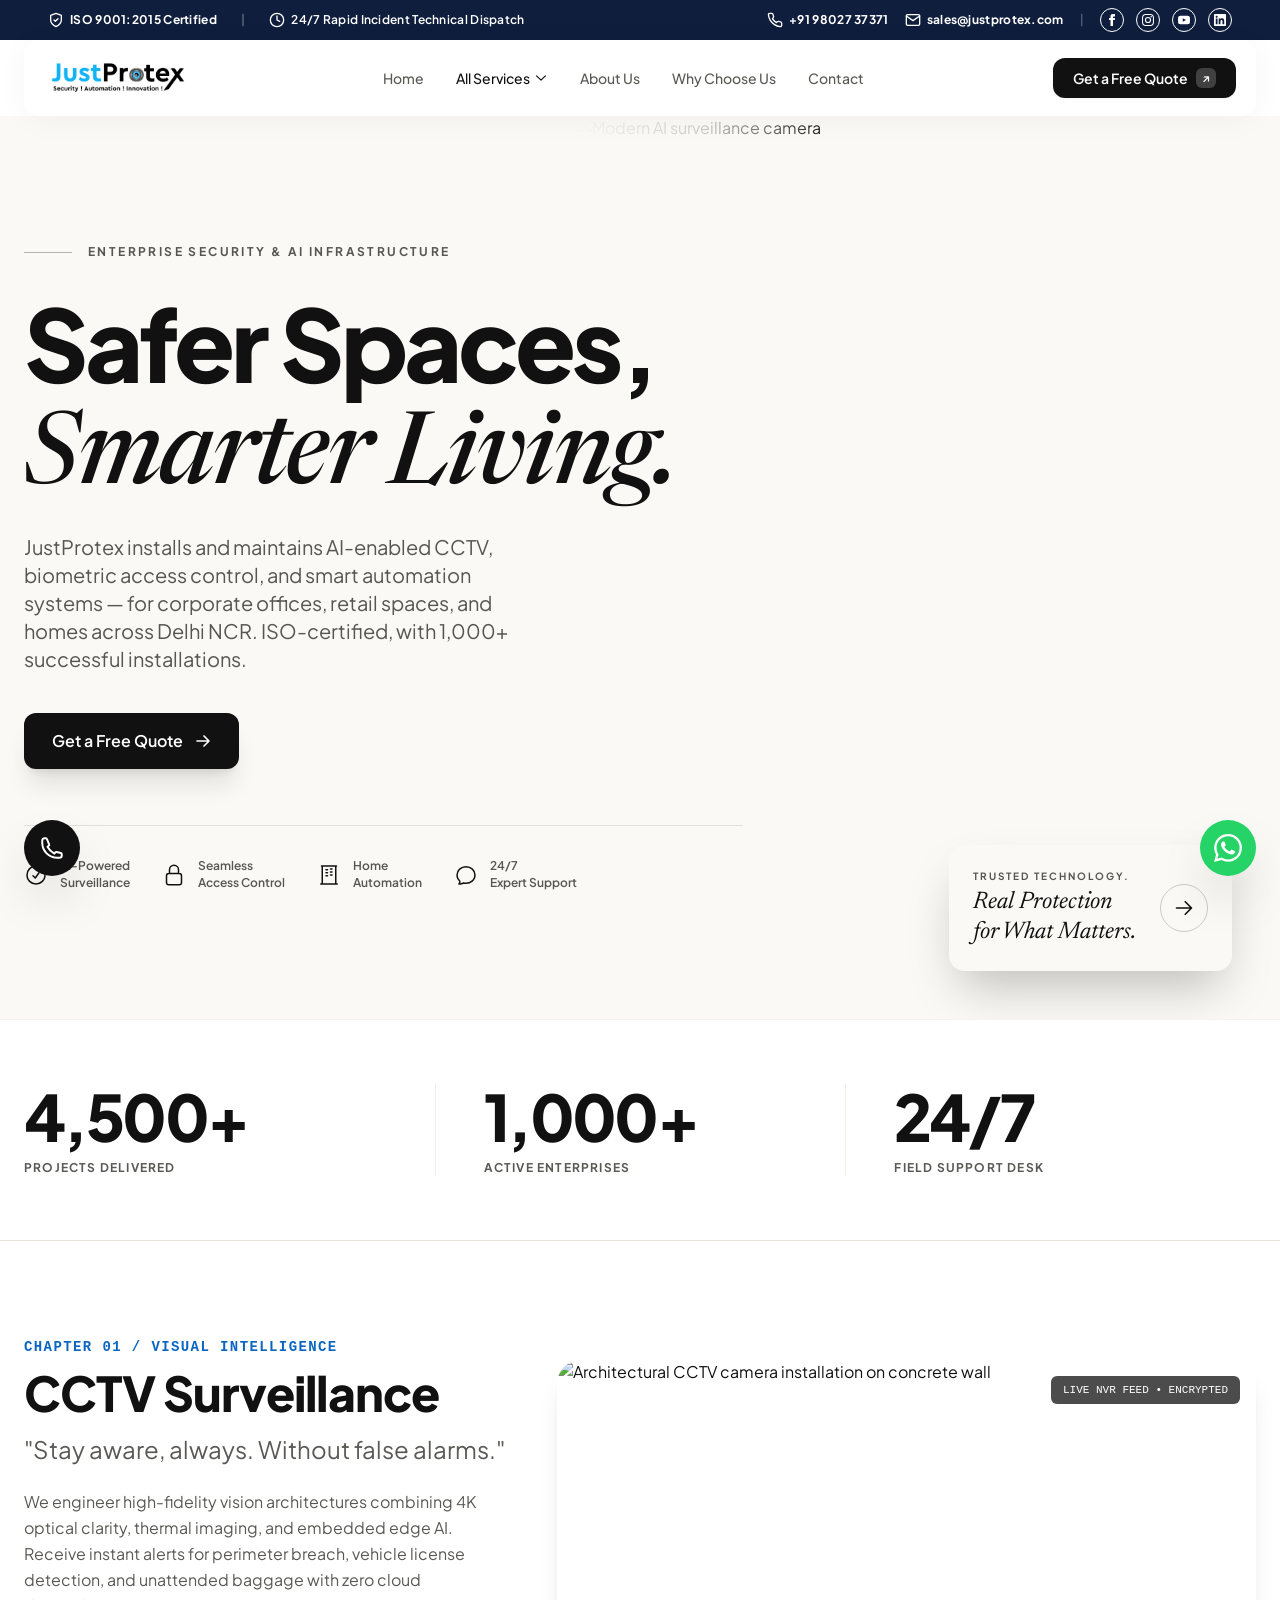
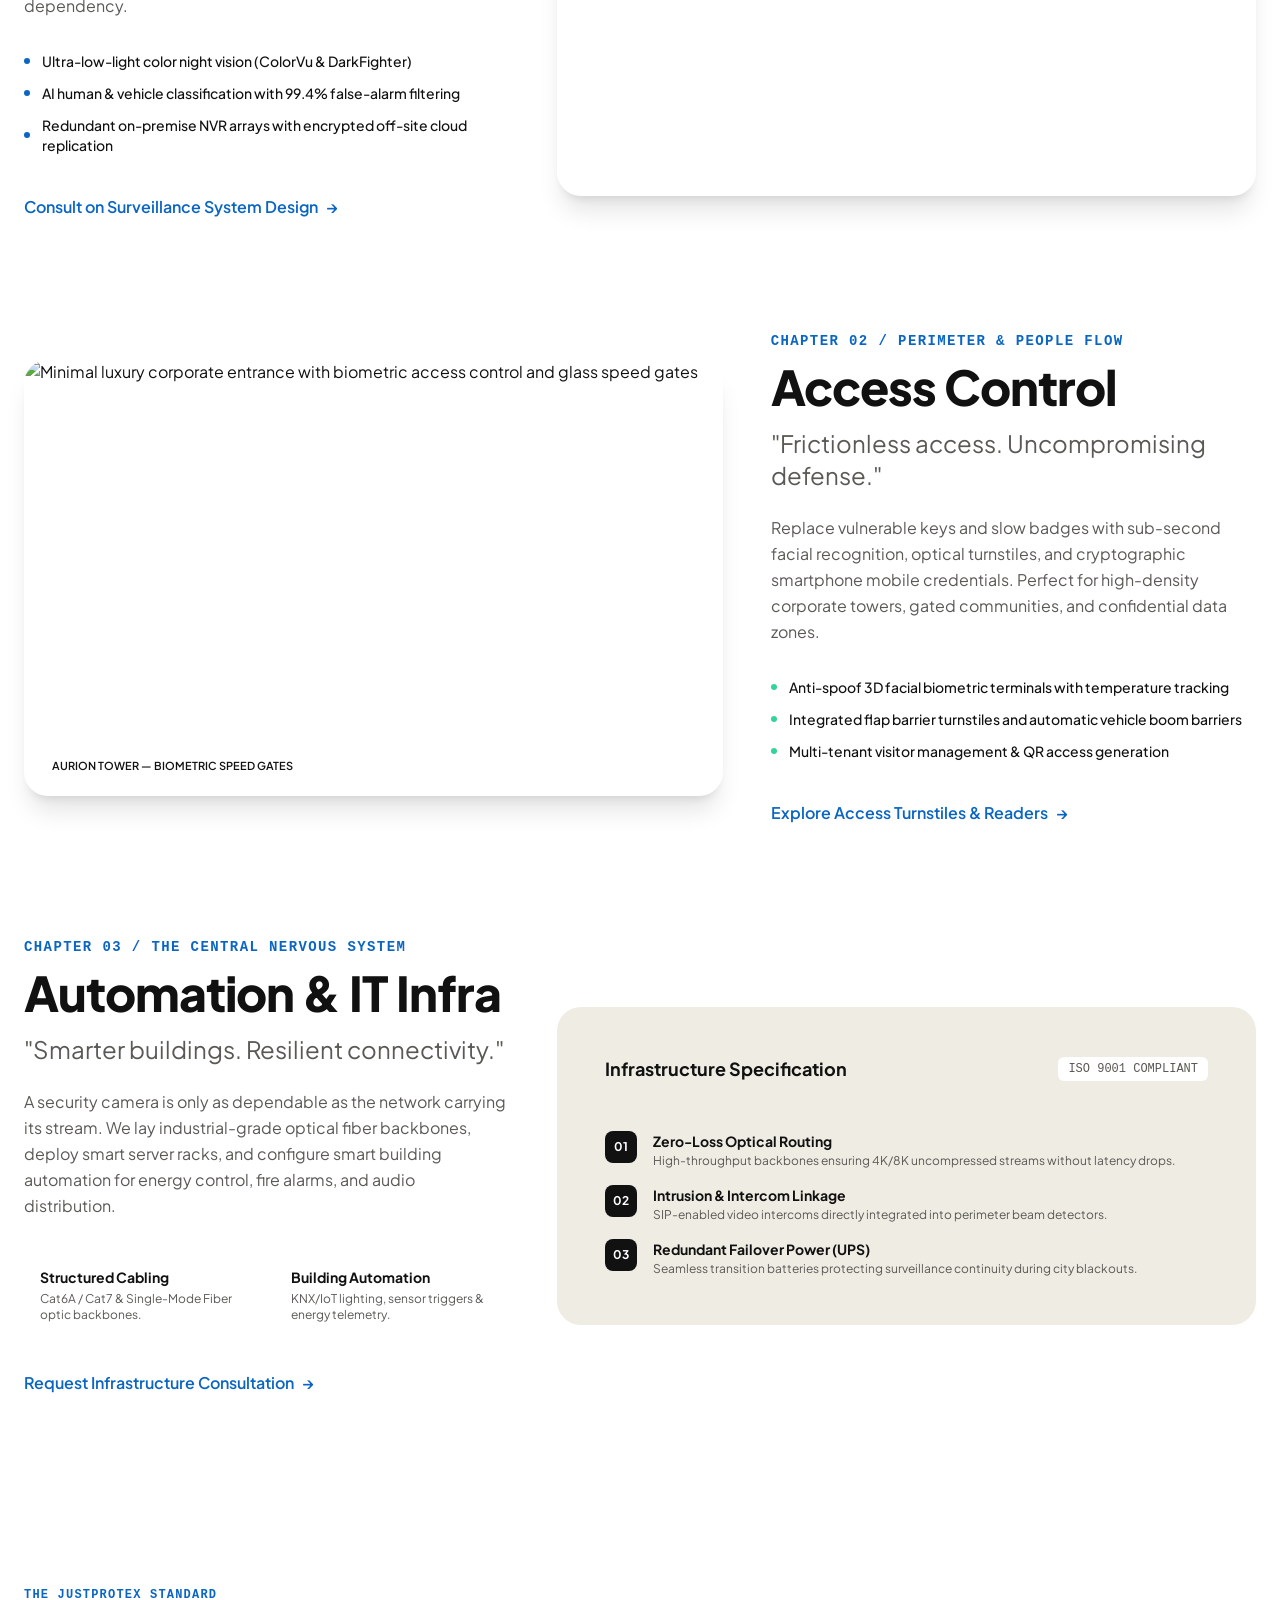
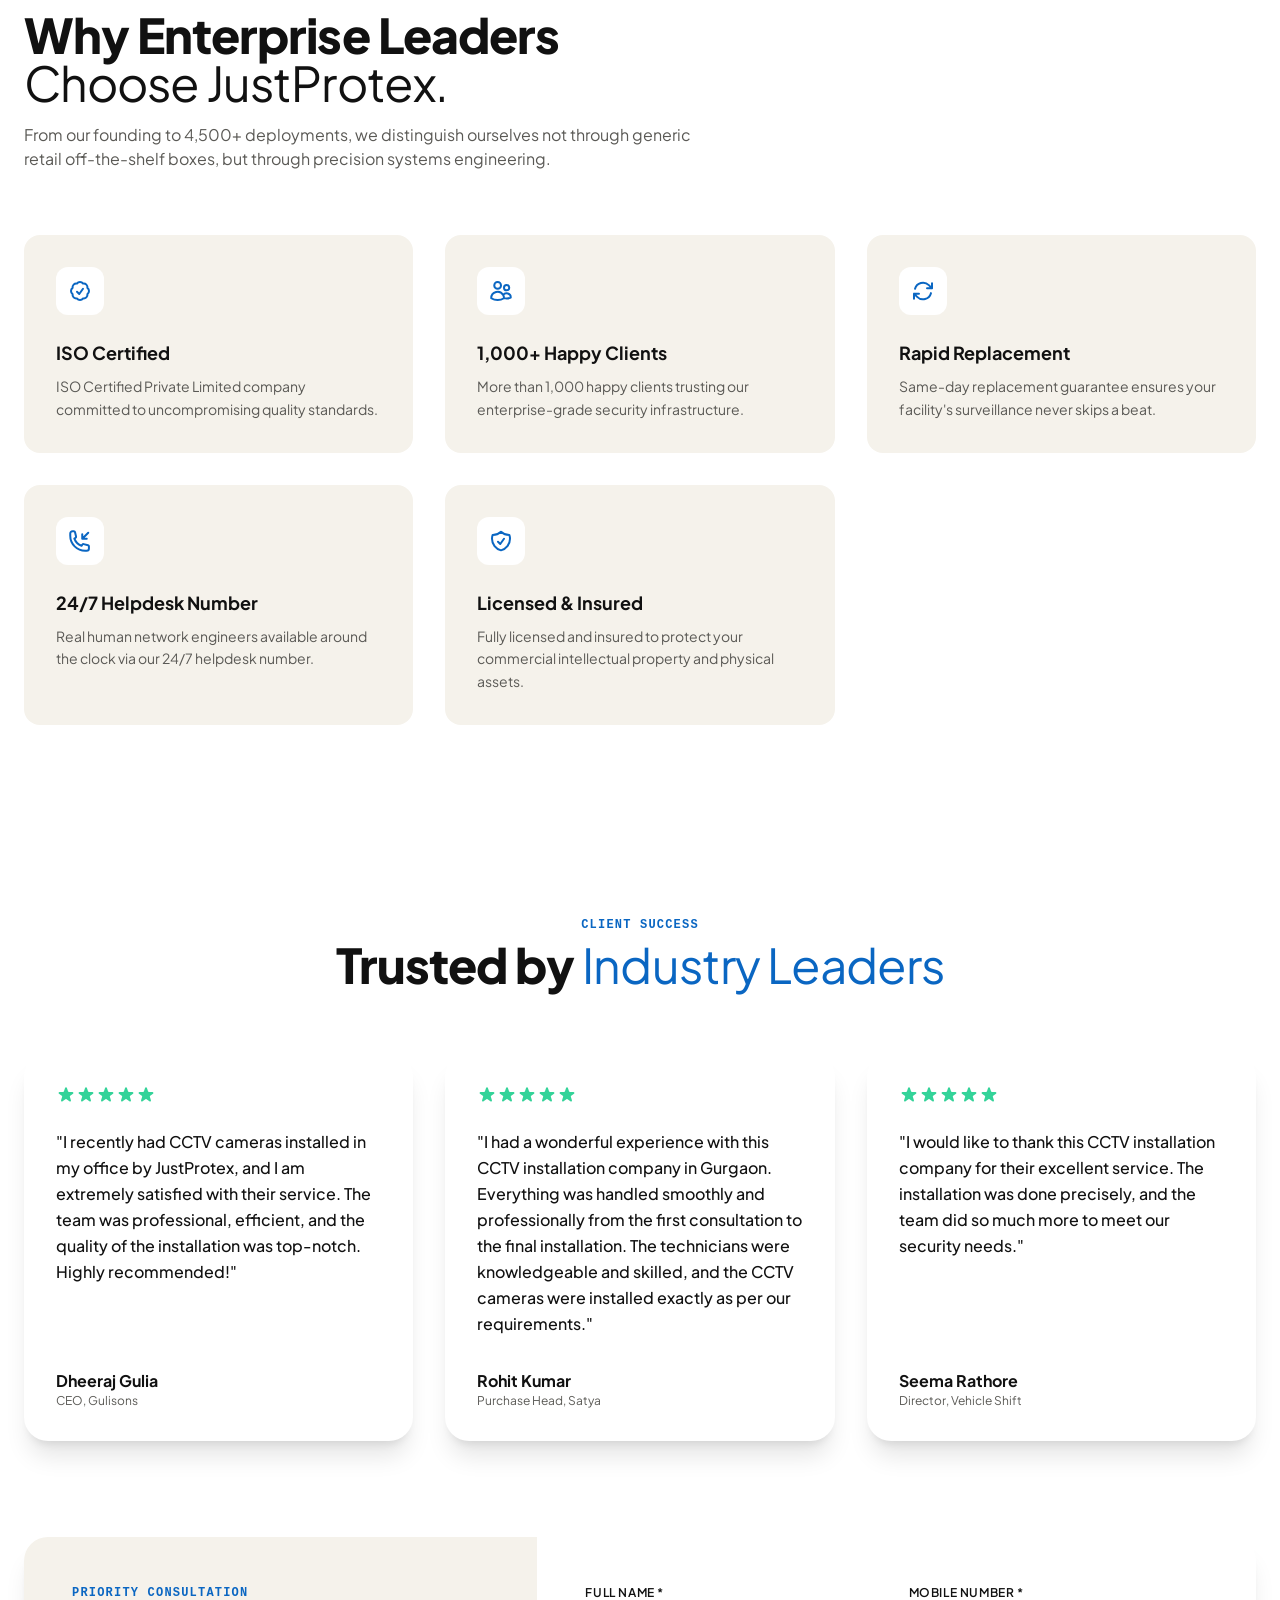
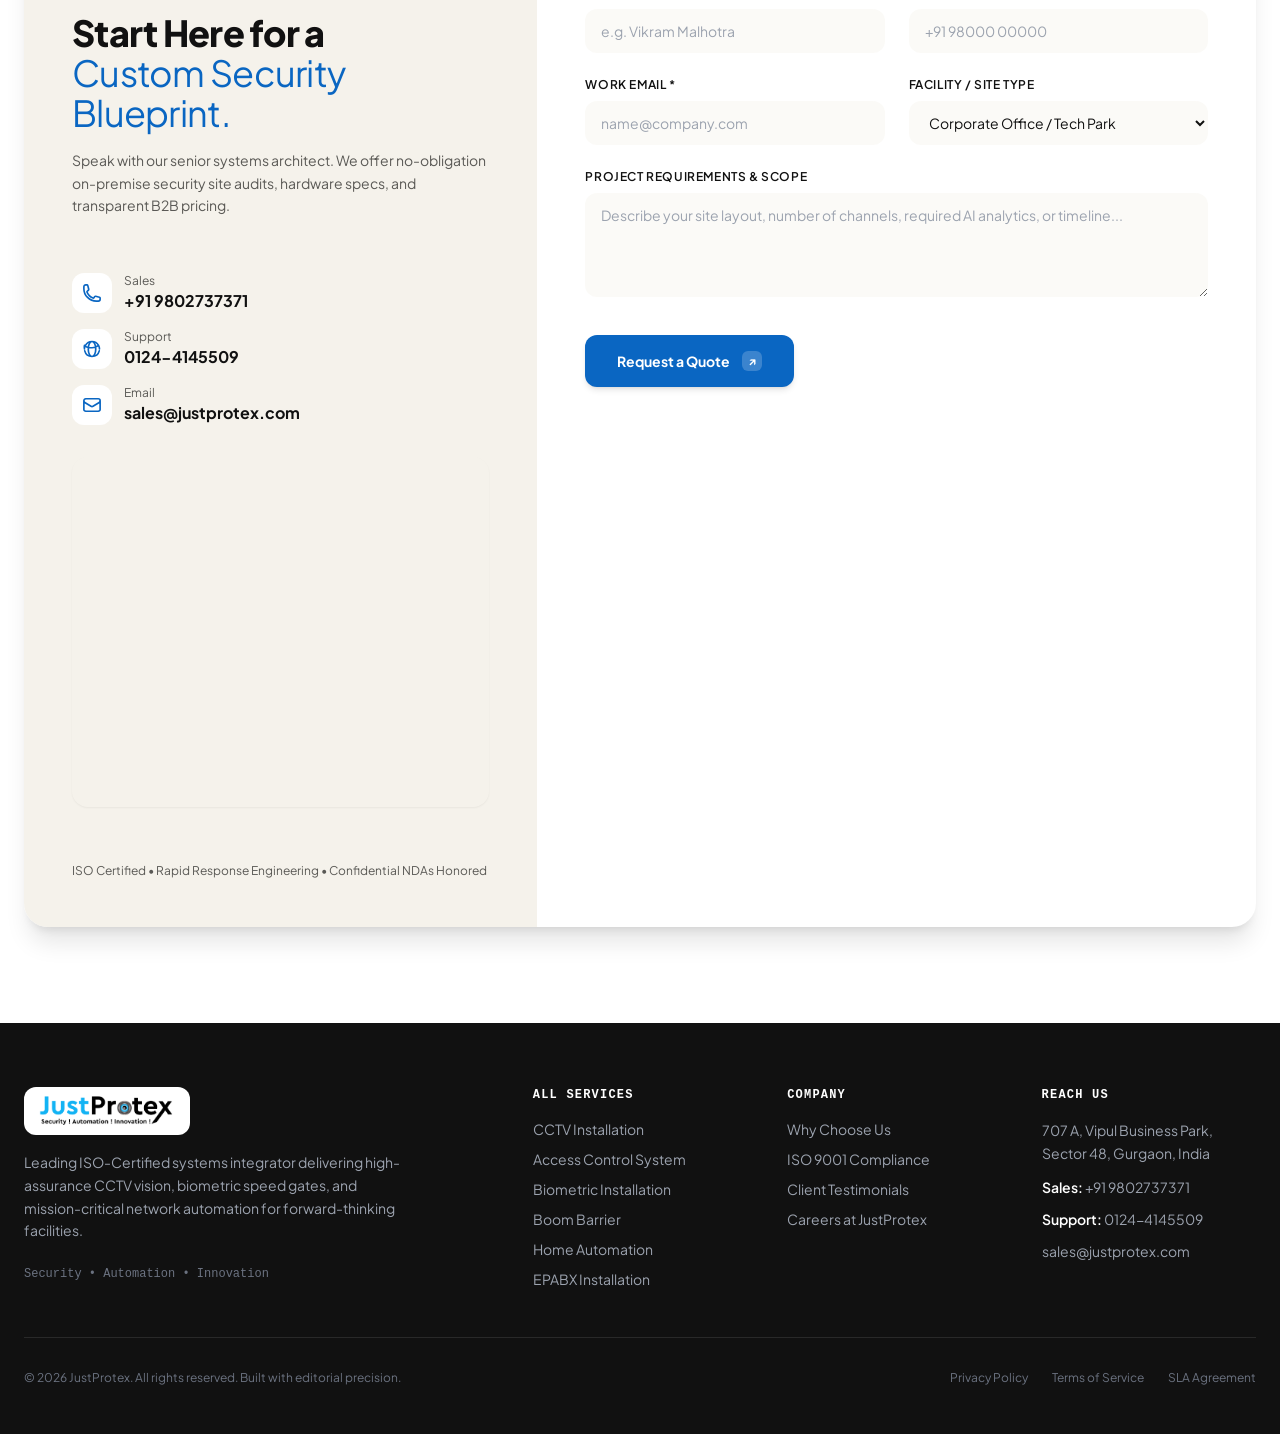
==== index.html @ d877ff59 "Add Home link to desktop and mobile nav across all pages and link logo to index.html" ====
<!DOCTYPE html>

<html class="scroll-smooth" lang="en"><head>
<meta charset="utf-8"/>
<meta content="width=device-width, initial-scale=1.0" name="viewport"/>
<link rel="icon" type="image/png" href="favicon.ico">
<title>JustProtex — AI-Enabled Security & Infrastructure Engineering</title>
<meta name="description" content="JustProtex is an ISO 9001:2015 certified systems integrator delivering CCTV, biometric access control, boom barriers, home automation & EPABX solutions across India.">
<!-- Google Fonts: Plus Jakarta Sans & Newsreader -->
<link href="https://fonts.googleapis.com" rel="preconnect"/>
<link crossorigin="" href="https://fonts.gstatic.com" rel="preconnect"/>
<link href="https://fonts.googleapis.com/css2?family=Newsreader:ital,opsz,wght@1,6..72,400;1,6..72,500;1,6..72,600&amp;family=Plus+Jakarta+Sans:wght@300;400;500;600;700;800&amp;display=swap" rel="stylesheet"/>
<!-- Tailwind CSS v3 with Forms & Container Queries -->

<!-- Custom Styles: Typography & Micro-Interactions -->


<link rel="stylesheet" href="css/styles.css?v=1789666787">
</head>
<body class="bg-editorial text-brand-charcoal selection:bg-brand-blue selection:text-white">
<!-- BEGIN: TopNotificationBar -->
<div style="background-color: #0F1E3C;" class="text-[12px] tracking-wide text-white font-medium py-2 px-6 sm:px-12 flex flex-wrap justify-between items-center z-50 relative">
  <div class="flex items-center space-x-6">
    <span class="inline-flex items-center gap-1.5 font-bold">
      <svg class="w-4 h-4" fill="none" stroke="currentColor" stroke-width="2" stroke-linecap="round" stroke-linejoin="round" viewBox="0 0 24 24"><path d="M12 22s8-4 8-10V5l-8-3-8 3v7c0 6 8 10 8 10z"></path><polyline points="9 12 11 14 15 10"></polyline></svg>
      ISO 9001:2015 Certified
    </span>
    <span class="text-white/40">|</span>
    <span class="inline-flex items-center gap-1.5 font-semibold">
      <svg class="w-4 h-4" fill="none" stroke="currentColor" stroke-width="2" stroke-linecap="round" stroke-linejoin="round" viewBox="0 0 24 24"><circle cx="12" cy="12" r="10"></circle><polyline points="12 6 12 12 16 14"></polyline></svg>
      24/7 Rapid Incident Technical Dispatch
    </span>
  </div>
  
  <div class="flex items-center space-x-6 mt-2 sm:mt-0">
    <div class="flex items-center gap-4">
      <a class="hidden sm:flex hover:text-gray-300 transition-colors items-center gap-1.5 font-bold" href="tel:+919802737371">
        <svg class="w-4 h-4" fill="none" stroke="currentColor" stroke-width="2" stroke-linecap="round" stroke-linejoin="round" viewBox="0 0 24 24"><path d="M22 16.92v3a2 2 0 0 1-2.18 2 19.79 19.79 0 0 1-8.63-3.07 19.5 19.5 0 0 1-6-6 19.79 19.79 0 0 1-3.07-8.67A2 2 0 0 1 4.11 2h3a2 2 0 0 1 2 1.72 12.84 12.84 0 0 0 .7 2.81 2 2 0 0 1-.45 2.11L8.09 9.91a16 16 0 0 0 6 6l1.27-1.27a2 2 0 0 1 2.11-.45 12.84 12.84 0 0 0 2.81.7A2 2 0 0 1 22 16.92z"></path></svg>
        +91 98027 37371
      </a>
      <a class="hidden sm:flex hover:text-gray-300 transition-colors items-center gap-1.5 font-bold" href="mailto:sales@justprotex.com">
        <svg class="w-4 h-4" fill="none" stroke="currentColor" stroke-width="2" stroke-linecap="round" stroke-linejoin="round" viewBox="0 0 24 24"><path d="M4 4h16c1.1 0 2 .9 2 2v12c0 1.1-.9 2-2 2H4c-1.1 0-2-.9-2-2V6c0-1.1.9-2 2-2z"></path><polyline points="22,6 12,13 2,6"></polyline></svg>
        sales@justprotex.com
      </a>
      <span class="hidden sm:inline text-white/40 font-normal">|</span>
      <div class="hidden sm:flex items-center gap-3">
        <a href="https://www.facebook.com/JustProtex" target="_blank" rel="noopener noreferrer" class="flex items-center justify-center w-6 h-6 rounded-full border border-white hover:bg-white hover:text-brand-charcoal transition-colors" aria-label="Facebook">
          <svg class="w-3 h-3 fill-current" viewBox="0 0 24 24"><path d="M9 8h-3v4h3v12h5v-12h3.642l.358-4h-4v-1.667c0-.955.192-1.333 1.115-1.333h2.885v-5h-3.808c-3.596 0-5.192 1.583-5.192 4.615v3.385z"/></svg>
        </a>
        <a href="https://www.instagram.com/justprotex/" target="_blank" rel="noopener noreferrer" class="flex items-center justify-center w-6 h-6 rounded-full border border-white hover:bg-white hover:text-brand-charcoal transition-colors" aria-label="Instagram">
          <svg class="w-3 h-3 fill-current" viewBox="0 0 24 24"><path d="M12 2.163c3.204 0 3.584.012 4.85.07 3.252.148 4.771 1.691 4.919 4.919.058 1.265.069 1.645.069 4.849 0 3.205-.012 3.584-.069 4.849-.149 3.225-1.664 4.771-4.919 4.919-1.266.058-1.644.07-4.85.07-3.204 0-3.584-.012-4.849-.07-3.26-.149-4.771-1.699-4.919-4.92-.058-1.265-.07-1.644-.07-4.849 0-3.204.013-3.583.07-4.849.149-3.227 1.664-4.771 4.919-4.919 1.266-.057 1.645-.069 4.849-.069zM12 0C8.741 0 8.333.014 7.053.072 2.695.272.273 2.69.073 7.052.014 8.333 0 8.741 0 12c0 3.259.014 3.668.072 4.948.2 4.358 2.618 6.78 6.98 6.98C8.333 23.986 8.741 24 12 24c3.259 0 3.668-.014 4.948-.072 4.354-.2 6.782-2.618 6.979-6.98.059-1.28.073-1.689.073-4.948 0-3.259-.014-3.667-.072-4.947-.196-4.354-2.617-6.78-6.979-6.98C15.668.014 15.259 0 12 0zm0 5.838a6.162 6.162 0 100 12.324 6.162 6.162 0 000-12.324zM12 16a4 4 0 110-8 4 4 0 010 8zm6.406-11.845a1.44 1.44 0 100 2.881 1.44 1.44 0 000-2.881z"/></svg>
        </a>
        <a href="https://www.youtube.com/channel/UCIE8QHCWAXdM89db7k65yQw" target="_blank" rel="noopener noreferrer" class="flex items-center justify-center w-6 h-6 rounded-full border border-white hover:bg-white hover:text-brand-charcoal transition-colors" aria-label="YouTube">
          <svg class="w-3 h-3 fill-current" viewBox="0 0 24 24"><path d="M23.498 6.186a3.016 3.016 0 0 0-2.122-2.136C19.505 3.5 12 3.5 12 3.5s-7.505 0-9.377.55a3.015 3.015 0 0 0-2.122 2.136C0 8.07 0 12 0 12s0 3.93.501 5.814a3.016 3.016 0 0 0 2.122 2.136c1.871.55 9.377.55 9.377.55s7.505 0 9.377-.55a3.015 3.015 0 0 0 2.122-2.136C24 15.93 24 12 24 12s0-3.93-.502-5.814zM9.545 15.568V8.432L15.818 12l-6.273 3.568z"/></svg>
        </a>
        <a href="https://in.linkedin.com/company/justprotex-infotech-private-limited" target="_blank" rel="noopener noreferrer" class="flex items-center justify-center w-6 h-6 rounded-full border border-white hover:bg-white hover:text-brand-charcoal transition-colors" aria-label="LinkedIn">
          <svg class="w-3 h-3 fill-current" viewBox="0 0 24 24"><path d="M20.447 20.452h-3.554v-5.569c0-1.328-.027-3.037-1.852-3.037-1.853 0-2.136 1.445-2.136 2.939v5.667H9.351V9h3.414v1.561h.046c.477-.9 1.637-1.85 3.37-1.85 3.601 0 4.267 2.37 4.267 5.455v6.286zM5.337 7.433c-1.144 0-2.063-.926-2.063-2.065 0-1.138.92-2.063 2.063-2.063 1.14 0 2.064.925 2.064 2.063 0 1.139-.925 2.065-2.064 2.065zm1.782 13.019H3.555V9h3.564v11.452zM22.225 0H1.771C.792 0 0 .774 0 1.729v20.542C0 23.227.792 24 1.771 24h20.451C23.2 24 24 23.227 24 22.271V1.729C24 .774 23.2 0 22.222 0h.003z"/></svg>
        </a>
      </div>
    </div>
  </div>
</div>
<!-- END: TopNotificationBar -->
<!-- BEGIN: FloatingHeader -->
<header class="sticky top-4 z-50 mx-auto px-4 sm:px-6" style="max-width: 1400px;">
<div class="bg-white/95 backdrop-blur-md rounded-2xl hairline-all shadow-[0_4px_30px_rgba(0,0,0,0.04)] px-5 flex items-center justify-between" style="padding-top: 18px; padding-bottom: 18px;">
<!-- Brand Logo / Wordmark -->
<a class="flex items-center gap-3 group shrink-0" data-purpose="brand-logo" href="index.html">
<img src="images/logo.png" alt="JustProtex Logo" class="h-7 sm:h-10 w-auto max-w-[140px] sm:max-w-none object-contain">
</a>
<!-- Minimal Editorial Navigation -->
<nav class="desktop-nav" id="main-nav" data-purpose="primary-navigation">
<a class="hover:text-brand-charcoal transition-colors" href="index.html">Home</a>
<div class="relative dropdown-container" id="solutions-dropdown-container">
<button class="flex items-center gap-1 text-brand-charcoal hover:text-brand-blue transition-colors py-1 dropdown-trigger" aria-expanded="false" aria-controls="solutions-menu">
            All Services
            <svg class="w-3.5 h-3.5 transition-transform chevron-icon" fill="none" stroke="currentColor" stroke-width="2" viewbox="0 0 24 24"><path d="M19.5 8.25l-7.5 7.5-7.5-7.5" stroke-linecap="round" stroke-linejoin="round"></path></svg>
</button>
<div class="dropdown-menu p-4 grid grid-cols-1 md:grid-cols-3 gap-6 w-[600px] max-w-[90vw]" id="solutions-menu">
  <!-- Surveillance -->
  <div class="flex flex-col gap-2">
    <span class="text-xs font-bold uppercase tracking-widest text-brand-blue mb-1">Surveillance</span>
    <a href="cctv-installation.html" class="text-sm font-medium text-brand-charcoal hover:text-brand-blue transition-colors py-1">CCTV Installation</a>
  </div>
  <!-- Access Control -->
  <div class="flex flex-col gap-2">
    <span class="text-xs font-bold uppercase tracking-widest text-brand-blue mb-1">Access Control</span>
    <a href="access-control-system.html" class="text-sm font-medium text-brand-charcoal hover:text-brand-blue transition-colors py-1">Access Control System</a>
    <a href="biometric-installation.html" class="text-sm font-medium text-brand-charcoal hover:text-brand-blue transition-colors py-1">Biometric Installation</a>
    <a href="boom-barrier.html" class="text-sm font-medium text-brand-charcoal hover:text-brand-blue transition-colors py-1">Boom Barrier</a>
  </div>
  <!-- IT & Automation -->
  <div class="flex flex-col gap-2">
    <span class="text-xs font-bold uppercase tracking-widest text-brand-blue mb-1">IT & Automation</span>
    <a href="home-automation.html" class="text-sm font-medium text-brand-charcoal hover:text-brand-blue transition-colors py-1">Home Automation</a>
    <a href="epabx-installation.html" class="text-sm font-medium text-brand-charcoal hover:text-brand-blue transition-colors py-1">EPABX Installation</a>
  </div>
</div>
</div>
<a class="hover:text-brand-charcoal transition-colors" href="about.html">About Us</a>
<a class="hover:text-brand-charcoal transition-colors" href="#why-us">Why Choose Us</a>
<a class="hover:text-brand-charcoal transition-colors" href="#quote-section">Contact</a>
</nav>

<!-- Right Action CTA & Mobile Toggle -->
<div class="flex items-center gap-3">
<a class="inline-flex items-center gap-2 bg-brand-charcoal text-white text-xs sm:text-sm font-semibold px-4 sm:px-5 py-2.5 rounded-xl hover:bg-brand-blue transition-colors shadow-sm" data-purpose="cta-button" href="#quote-section">
<span>Get a Free Quote</span>
<span class="w-5 h-5 rounded-md bg-white/20 flex items-center justify-center text-xs">↗</span>
</a>
<!-- Hamburger button -->
<button class="hamburger" aria-expanded="false" aria-controls="main-nav" aria-label="Toggle navigation">
  <span class="bar top-bar"></span>
  <span class="bar mid-bar"></span>
  <span class="bar bot-bar"></span>
</button>
</div>
</div>
<!-- Mobile Navigation Panel -->
<div class="mobile-nav-panel" id="mobile-nav-panel">
  <div class="mobile-nav-inner">
    <a class="mobile-nav-item" href="index.html">Home</a>
    <button class="mobile-nav-item mobile-dropdown-trigger" aria-expanded="false" aria-controls="mobile-solutions">
      All Services
      <svg class="w-4 h-4 transition-transform mobile-chevron" fill="none" stroke="currentColor" stroke-width="2" viewbox="0 0 24 24"><path d="M19.5 8.25l-7.5 7.5-7.5-7.5" stroke-linecap="round" stroke-linejoin="round"></path></svg>
    </button>
    <div class="mobile-dropdown-menu" id="mobile-solutions">
      <div class="py-2">
        <span class="block text-xs font-bold uppercase tracking-widest text-brand-blue mb-1 px-4">Surveillance</span>
        <a href="cctv-installation.html" class="mobile-dropdown-item">CCTV Installation</a>
      </div>
      <div class="py-2 border-t border-brand-border">
        <span class="block text-xs font-bold uppercase tracking-widest text-brand-blue mb-1 px-4">Access Control</span>
        <a href="access-control-system.html" class="mobile-dropdown-item">Access Control System</a>
        <a href="biometric-installation.html" class="mobile-dropdown-item">Biometric Installation</a>
        <a href="boom-barrier.html" class="mobile-dropdown-item">Boom Barrier</a>
      </div>
      <div class="py-2 border-t border-brand-border">
        <span class="block text-xs font-bold uppercase tracking-widest text-brand-blue mb-1 px-4">IT & Automation</span>
        <a href="home-automation.html" class="mobile-dropdown-item">Home Automation</a>
        <a href="epabx-installation.html" class="mobile-dropdown-item">EPABX Installation</a>
      </div>
    </div>
    <a class="mobile-nav-item" href="about.html">About Us</a>
    <a class="mobile-nav-item" href="#why-us">Why Choose Us</a>
    <a class="mobile-nav-item" href="#quote-section">Contact</a>
    <div class="mt-4 pt-4 border-t border-brand-border px-6 pb-6">
      <div class="text-xs uppercase font-mono font-bold tracking-widest text-brand-blue mb-3">Direct Contact</div>
      <a href="tel:+919802737371" class="flex items-center gap-3 text-brand-charcoal font-bold text-lg mb-3">
        <svg class="w-5 h-5 text-brand-blue" fill="none" stroke="currentColor" stroke-width="2" stroke-linecap="round" stroke-linejoin="round" viewBox="0 0 24 24"><path d="M22 16.92v3a2 2 0 0 1-2.18 2 19.79 19.79 0 0 1-8.63-3.07 19.5 19.5 0 0 1-6-6 19.79 19.79 0 0 1-3.07-8.67A2 2 0 0 1 4.11 2h3a2 2 0 0 1 2 1.72 12.84 12.84 0 0 0 .7 2.81 2 2 0 0 1-.45 2.11L8.09 9.91a16 16 0 0 0 6 6l1.27-1.27a2 2 0 0 1 2.11-.45 12.84 12.84 0 0 0 2.81.7A2 2 0 0 1 22 16.92z"></path></svg>
        +91 98027 37371
      </a>
      <a href="mailto:sales@justprotex.com" class="flex items-center gap-3 text-brand-charcoal font-medium text-sm">
        <svg class="w-5 h-5 text-brand-blue" fill="none" stroke="currentColor" stroke-width="2" stroke-linecap="round" stroke-linejoin="round" viewBox="0 0 24 24"><path d="M4 4h16c1.1 0 2 .9 2 2v12c0 1.1-.9 2-2 2H4c-1.1 0-2-.9-2-2V6c0-1.1.9-2 2-2z"></path><polyline points="22,6 12,13 2,6"></polyline></svg>
        sales@justprotex.com
      </a>
    </div>
  </div>
</div>
</header>
<!-- END: FloatingHeader -->
<main>
<!-- BEGIN: HeroSection -->
<section class="relative bg-brand-ivory border-b border-brand-border/30 overflow-hidden" data-purpose="hero-section">
  
  <!-- Right Image Area (Full Bleed) -->
  <div class="relative w-full h-[400px] sm:h-[500px] lg:absolute lg:top-0 lg:bottom-0 lg:right-0 lg:w-[55%] lg:h-full z-0">
    <!-- The Image -->
    <img src="https://images.unsplash.com/photo-1557597774-9d273605dfa9?auto=format&fit=crop&q=80&w=2000" class="absolute inset-0 w-full h-full object-cover object-center lg:object-left" alt="Modern AI surveillance camera">
    
    <!-- Desktop Fade Overlay to blend into the ivory background -->
    <div class="hidden lg:block absolute inset-y-0 left-0 w-64 bg-gradient-to-r from-brand-ivory via-brand-ivory/80 to-transparent"></div>
    
    <!-- Mobile Fade Overlay (bottom to top) -->
    <div class="block lg:hidden absolute inset-x-0 bottom-0 h-32 bg-gradient-to-t from-brand-ivory to-transparent"></div>
    
    <!-- Overlaid Caption Card (matching reference exactly) -->
    <div class="hidden md:flex absolute bottom-8 right-8 lg:bottom-12 lg:right-12 bg-brand-ivory/95 backdrop-blur-xl rounded-2xl p-6 shadow-2xl items-center gap-6 z-20 max-w-[320px]">
      <div>
        <span class="text-[10px] font-bold tracking-[0.2em] text-brand-charcoal/70 uppercase block mb-1">Trusted Technology.</span>
        <p class="font-serif italic text-2xl text-brand-charcoal leading-tight">
          Real Protection<br>for What Matters.
        </p>
      </div>
      <div class="w-12 h-12 rounded-full border border-brand-charcoal/20 flex items-center justify-center text-brand-charcoal flex-shrink-0">
        <svg class="w-5 h-5" fill="none" stroke="currentColor" stroke-width="2" viewBox="0 0 24 24"><path stroke-linecap="round" stroke-linejoin="round" d="M13.5 4.5 21 12m0 0-7.5 7.5M21 12H3"></path></svg>
      </div>
    </div>
  </div>

  <!-- Left Content Container -->
  <div class="max-w-7xl mx-auto px-4 sm:px-6 relative z-10">
    <div class="grid grid-cols-1 lg:grid-cols-12">
      <div class="lg:col-span-7 pt-12 pb-16 lg:py-24 xl:py-32 flex flex-col justify-center">
        
        <!-- Eyebrow Badge (Horizontal line + text) -->
        <div class="flex items-center gap-4 mb-8">
          <div class="h-[1px] w-12 bg-brand-charcoal/30"></div>
          <span class="text-[10px] sm:text-xs font-bold tracking-[0.2em] text-brand-charcoal/70 uppercase">
            Enterprise Security &amp; AI Infrastructure
          </span>
        </div>

        <!-- Headline -->
        <h1 class="text-6xl sm:text-7xl md:text-[88px] lg:text-[100px] font-black tracking-tighter text-brand-charcoal leading-[0.95] mb-6">
          Safer Spaces,<br/>
          <span class="font-serif italic font-medium text-brand-charcoal tracking-tight">Smarter Living.</span>
        </h1>
        
        <!-- Description -->
        <p class="text-lg md:text-xl text-brand-charcoal/70 font-normal leading-relaxed max-w-lg mb-10">
          JustProtex installs and maintains AI-enabled CCTV, biometric access control, and smart automation systems — for corporate offices, retail spaces, and homes across Delhi NCR. ISO-certified, with 1,000+ successful installations.
        </p>
        
        <!-- Action Buttons -->
        <div class="flex items-center gap-4 mb-14">
          <a class="inline-flex items-center gap-3 bg-brand-charcoal text-white font-semibold text-sm sm:text-base px-7 py-4 rounded-xl hover:bg-brand-blue transition-colors shadow-xl group" href="#quote-section">
            <span>Get a Free Quote</span>
            <svg class="w-4 h-4 group-hover:translate-x-1 transition-transform" fill="none" stroke="currentColor" stroke-width="2.5" viewBox="0 0 24 24"><path stroke-linecap="round" stroke-linejoin="round" d="M13.5 4.5 21 12m0 0-7.5 7.5M21 12H3"></path></svg>
          </a>
        </div>

        <!-- Features Row -->
        <div class="flex flex-wrap lg:flex-nowrap gap-6 lg:gap-8 pt-8 border-t border-brand-charcoal/10 max-w-3xl">
          <div class="flex items-center gap-3 w-[45%] lg:w-auto">
            <svg class="w-6 h-6 text-brand-charcoal flex-shrink-0" fill="none" stroke="currentColor" stroke-width="1.5" viewBox="0 0 24 24"><path stroke-linecap="round" stroke-linejoin="round" d="M9 12.75 11.25 15 15 9.75M21 12a9 9 0 1 1-18 0 9 9 0 0 1 18 0Z" /></svg>
            <span class="text-xs font-semibold text-brand-charcoal/70 leading-snug">AI-Powered<br>Surveillance</span>
          </div>
          <div class="flex items-center gap-3 w-[45%] lg:w-auto">
            <svg class="w-6 h-6 text-brand-charcoal flex-shrink-0" fill="none" stroke="currentColor" stroke-width="1.5" viewBox="0 0 24 24"><path stroke-linecap="round" stroke-linejoin="round" d="M16.5 10.5V6.75a4.5 4.5 0 1 0-9 0v3.75m-.75 11.25h10.5a2.25 2.25 0 0 0 2.25-2.25v-6.75a2.25 2.25 0 0 0-2.25-2.25H6.75a2.25 2.25 0 0 0-2.25 2.25v6.75a2.25 2.25 0 0 0 2.25 2.25Z" /></svg>
            <span class="text-xs font-semibold text-brand-charcoal/70 leading-snug">Seamless<br>Access Control</span>
          </div>
          <div class="flex items-center gap-3 w-[45%] lg:w-auto">
            <svg class="w-6 h-6 text-brand-charcoal flex-shrink-0" fill="none" stroke="currentColor" stroke-width="1.5" viewBox="0 0 24 24"><path stroke-linecap="round" stroke-linejoin="round" d="M3.75 21h16.5M4.5 3h15M5.25 3v18m13.5-18v18M9 6.75h1.5m-1.5 3h1.5m-1.5 3h1.5m3-6.75h1.5m-1.5 3h1.5m-1.5 3h1.5" /></svg>
            <span class="text-xs font-semibold text-brand-charcoal/70 leading-snug">Home<br>Automation</span>
          </div>
          <div class="flex items-center gap-3 w-[45%] lg:w-auto">
            <svg class="w-6 h-6 text-brand-charcoal flex-shrink-0" fill="none" stroke="currentColor" stroke-width="1.5" viewBox="0 0 24 24"><path stroke-linecap="round" stroke-linejoin="round" d="M12 20.25c4.97 0 9-3.694 9-8.25s-4.03-8.25-9-8.25S3 7.444 3 12c0 2.104.859 4.023 2.273 5.48.432.447.74 1.04.586 1.641a4.483 4.483 0 0 1-.923 1.785A5.969 5.969 0 0 0 6 21c1.282 0 2.47-.402 3.445-1.087.81.22 1.668.337 2.555.337Z" /></svg>
            <span class="text-xs font-semibold text-brand-charcoal/70 leading-snug">24/7<br>Expert Support</span>
          </div>
        </div>

      </div>
    </div>
  </div>
</section>
<!-- END: HeroSection -->

<!-- BEGIN: StatisticsRow -->
<section class="border-b border-brand-border bg-white py-16" data-purpose="metrics-bar">
  <div class="max-w-7xl mx-auto px-4 sm:px-6">
    <div class="grid grid-cols-1 md:grid-cols-3 divide-y md:divide-y-0 md:divide-x divide-brand-border/60">
      
      <div class="flex flex-col md:items-start items-center text-center md:text-left py-8 md:py-0 md:pr-8 lg:pr-12">
        <span class="text-5xl lg:text-[64px] font-extrabold text-brand-charcoal tracking-tighter leading-none block mb-3">4,500+</span>
        <span class="text-xs font-bold tracking-widest uppercase text-brand-muted">Projects Delivered</span>
      </div>
      
      <div class="flex flex-col md:items-start items-center text-center md:text-left py-8 md:py-0 md:px-8 lg:px-12">
        <span class="text-5xl lg:text-[64px] font-extrabold text-brand-charcoal tracking-tighter leading-none block mb-3">1,000+</span>
        <span class="text-xs font-bold tracking-widest uppercase text-brand-muted">Active Enterprises</span>
      </div>
      
      <div class="flex flex-col md:items-start items-center text-center md:text-left py-8 md:py-0 md:pl-8 lg:pl-12">
        <span class="text-5xl lg:text-[64px] font-extrabold text-brand-charcoal tracking-tighter leading-none block mb-3">24/7</span>
        <span class="text-xs font-bold tracking-widest uppercase text-brand-muted">Field Support Desk</span>
      </div>
      
    </div>
  </div>
</section>
<!-- END: StatisticsRow -->
<!-- BEGIN: EditorialChapters -->
<section class="max-w-7xl mx-auto px-4 sm:px-6 py-24 space-y-28" data-purpose="editorial-chapters" id="services">
<!-- CHAPTER 01: CCTV Surveillance -->
<article class="grid grid-cols-1 lg:grid-cols-12 gap-12 items-center" id="surveillance">
<div class="lg:col-span-5 order-2 lg:order-1">
<div class="text-sm font-mono font-bold text-brand-blue tracking-widest uppercase mb-3">
            Chapter 01 / Visual Intelligence
          </div>
<h2 class="text-4xl sm:text-5xl font-extrabold tracking-tight text-brand-charcoal mb-4">
            CCTV Surveillance
          </h2>
<p class="serif-accent text-2xl text-brand-muted mb-6">
            "Stay aware, always. Without false alarms."
          </p>
<p class="text-brand-muted text-base leading-relaxed mb-8">
            We engineer high-fidelity vision architectures combining 4K optical clarity, thermal imaging, and embedded edge AI. Receive instant alerts for perimeter breach, vehicle license detection, and unattended baggage with zero cloud dependency.
          </p>
<ul class="space-y-3 mb-10 text-sm font-medium text-brand-charcoal">
<li class="flex items-center gap-3">
<span class="w-1.5 h-1.5 rounded-full bg-brand-blue"></span>
              Ultra-low-light color night vision (ColorVu &amp; DarkFighter)
            </li>
<li class="flex items-center gap-3">
<span class="w-1.5 h-1.5 rounded-full bg-brand-blue"></span>
              AI human &amp; vehicle classification with 99.4% false-alarm filtering
            </li>
<li class="flex items-center gap-3">
<span class="w-1.5 h-1.5 rounded-full bg-brand-blue"></span>
              Redundant on-premise NVR arrays with encrypted off-site cloud replication
            </li>
</ul>
<a class="inline-flex items-center gap-2 font-semibold text-brand-blue hover:text-brand-blueDark transition-colors group" href="#quote-section">
<span>Consult on Surveillance System Design</span>
<span class="group-hover:translate-x-1 transition-transform">→</span>
</a>
</div>
<div class="lg:col-span-7 order-1 lg:order-2">
<div class="relative rounded-3xl overflow-hidden hairline-all bg-white shadow-xl aspect-[16/10]">
<img alt="Architectural CCTV camera installation on concrete wall" class="w-full h-full object-cover" src="https://lh3.googleusercontent.com/aida-public/[base64]"/>
<div class="absolute top-4 right-4 bg-black/70 backdrop-blur-md text-white text-[11px] font-mono px-3 py-1.5 rounded-md">
              LIVE NVR FEED • ENCRYPTED
            </div>
</div>
</div>
</article>
<!-- CHAPTER 02: Access Control & Biometrics -->
<article class="grid grid-cols-1 lg:grid-cols-12 gap-12 items-center" id="access-control">
<div class="lg:col-span-7">
<div class="relative rounded-3xl overflow-hidden hairline-all bg-white shadow-xl aspect-[16/10]">
<img alt="Minimal luxury corporate entrance with biometric access control and glass speed gates" class="w-full h-full object-cover" src="https://lh3.googleusercontent.com/aida-public/[base64]"/>
<div class="absolute bottom-4 left-4 bg-white/90 backdrop-blur-md text-brand-charcoal text-[11px] font-semibold px-3 py-1.5 rounded-md hairline-all">
              AURION TOWER — BIOMETRIC SPEED GATES
            </div>
</div>
</div>
<div class="lg:col-span-5">
<div class="text-sm font-mono font-bold text-brand-blue tracking-widest uppercase mb-3">
            Chapter 02 / Perimeter &amp; People Flow
          </div>
<h2 class="text-4xl sm:text-5xl font-extrabold tracking-tight text-brand-charcoal mb-4">
            Access Control
          </h2>
<p class="serif-accent text-2xl text-brand-muted mb-6">
            "Frictionless access. Uncompromising defense."
          </p>
<p class="text-brand-muted text-base leading-relaxed mb-8">
            Replace vulnerable keys and slow badges with sub-second facial recognition, optical turnstiles, and cryptographic smartphone mobile credentials. Perfect for high-density corporate towers, gated communities, and confidential data zones.
          </p>
<ul class="space-y-3 mb-10 text-sm font-medium text-brand-charcoal">
<li class="flex items-center gap-3">
<span class="w-1.5 h-1.5 rounded-full bg-brand-accentGreen"></span>
              Anti-spoof 3D facial biometric terminals with temperature tracking
            </li>
<li class="flex items-center gap-3">
<span class="w-1.5 h-1.5 rounded-full bg-brand-accentGreen"></span>
              Integrated flap barrier turnstiles and automatic vehicle boom barriers
            </li>
<li class="flex items-center gap-3">
<span class="w-1.5 h-1.5 rounded-full bg-brand-accentGreen"></span>
              Multi-tenant visitor management &amp; QR access generation
            </li>
</ul>
<a class="inline-flex items-center gap-2 font-semibold text-brand-blue hover:text-brand-blueDark transition-colors group" href="#quote-section">
<span>Explore Access Turnstiles &amp; Readers</span>
<span class="group-hover:translate-x-1 transition-transform">→</span>
</a>
</div>
</article>
<!-- CHAPTER 03: Automation & IT Infrastructure -->
<article class="grid grid-cols-1 lg:grid-cols-12 gap-12 items-center" id="infra">
<div class="lg:col-span-5 order-2 lg:order-1">
<div class="text-sm font-mono font-bold text-brand-blue tracking-widest uppercase mb-3">
            Chapter 03 / The Central Nervous System
          </div>
<h2 class="text-4xl sm:text-5xl font-extrabold tracking-tight text-brand-charcoal mb-4">
            Automation &amp; IT Infra
          </h2>
<p class="serif-accent text-2xl text-brand-muted mb-6">
            "Smarter buildings. Resilient connectivity."
          </p>
<p class="text-brand-muted text-base leading-relaxed mb-8">
            A security camera is only as dependable as the network carrying its stream. We lay industrial-grade optical fiber backbones, deploy smart server racks, and configure smart building automation for energy control, fire alarms, and audio distribution.
          </p>
<div class="grid grid-cols-2 gap-4 mb-8">
<div class="p-4 rounded-xl bg-white hairline-all">
<div class="text-sm font-bold text-brand-charcoal mb-1">Structured Cabling</div>
<p class="text-xs text-brand-muted">Cat6A / Cat7 &amp; Single-Mode Fiber optic backbones.</p>
</div>
<div class="p-4 rounded-xl bg-white hairline-all">
<div class="text-sm font-bold text-brand-charcoal mb-1">Building Automation</div>
<p class="text-xs text-brand-muted">KNX/IoT lighting, sensor triggers &amp; energy telemetry.</p>
</div>
</div>
<a class="inline-flex items-center gap-2 font-semibold text-brand-blue hover:text-brand-blueDark transition-colors group" href="#quote-section">
<span>Request Infrastructure Consultation</span>
<span class="group-hover:translate-x-1 transition-transform">→</span>
</a>
</div>
<div class="lg:col-span-7 order-1 lg:order-2">
<div class="rounded-3xl p-8 sm:p-12  hairline-all relative" style="background-color: #EFECE3;">
<div class="space-y-6">
<div class="flex items-center justify-between pb-6 hairline-b">
<span class="font-bold text-brand-charcoal text-lg">Infrastructure Specification</span>
<span class="text-xs font-mono bg-white px-2.5 py-1 rounded-md text-brand-muted">ISO 9001 COMPLIANT</span>
</div>
<div class="space-y-4">
<div class="flex items-start gap-4">
<div class="w-8 h-8 rounded-lg bg-brand-charcoal text-white flex items-center justify-center font-bold text-xs">01</div>
<div>
<h3 class="font-bold text-sm text-brand-charcoal">Zero-Loss Optical Routing</h3>
<p class="text-xs text-brand-muted mt-0.5">High-throughput backbones ensuring 4K/8K uncompressed streams without latency drops.</p>
</div>
</div>
<div class="flex items-start gap-4">
<div class="w-8 h-8 rounded-lg bg-brand-charcoal text-white flex items-center justify-center font-bold text-xs">02</div>
<div>
<h3 class="font-bold text-sm text-brand-charcoal">Intrusion &amp; Intercom Linkage</h3>
<p class="text-xs text-brand-muted mt-0.5">SIP-enabled video intercoms directly integrated into perimeter beam detectors.</p>
</div>
</div>
<div class="flex items-start gap-4">
<div class="w-8 h-8 rounded-lg bg-brand-charcoal text-white flex items-center justify-center font-bold text-xs">03</div>
<div>
<h3 class="font-bold text-sm text-brand-charcoal">Redundant Failover Power (UPS)</h3>
<p class="text-xs text-brand-muted mt-0.5">Seamless transition batteries protecting surveillance continuity during city blackouts.</p>
</div>
</div>
</div>
</div>
</div>
</div>
</article>
</section>
<!-- END: EditorialChapters -->
<!-- BEGIN: WhyChooseUsGrid -->
<section class="bg-white hairline-t hairline-b py-24" data-purpose="why-choose-justprotex" id="why-us">
<div class="max-w-7xl mx-auto px-4 sm:px-6">
<div class="max-w-2xl mb-16">
<span class="text-xs uppercase font-mono font-bold tracking-widest text-brand-blue block mb-2">The JustProtex Standard</span>
<h2 class="text-4xl sm:text-5xl font-extrabold tracking-tight text-brand-charcoal mb-4">
            Why Enterprise Leaders <br/>
<span class="serif-accent font-normal">Choose JustProtex.</span>
</h2>
<p class="text-brand-muted text-base">
            From our founding to 4,500+ deployments, we distinguish ourselves not through generic retail off-the-shelf boxes, but through precision systems engineering.
          </p>
</div>
<div class="grid grid-cols-1 md:grid-cols-2 lg:grid-cols-3 gap-8">
<!-- Pillar 1 -->
<div class="p-8 rounded-2xl bg-brand-surface hairline-all hover:border-brand-blue transition-all">
<div class="w-12 h-12 rounded-xl bg-white hairline-all flex items-center justify-center text-brand-blue mb-6">
<svg class="w-6 h-6" fill="none" stroke="currentColor" stroke-width="2" viewbox="0 0 24 24"><path d="M9 12.75L11.25 15 15 9.75M21 12c0 1.268-.63 2.39-1.593 3.068a3.745 3.745 0 01-1.043 3.296 3.745 3.745 0 01-3.296 1.043A3.745 3.745 0 0112 21c-1.268 0-2.39-.63-3.068-1.593a3.746 3.746 0 01-3.296-1.043 3.745 3.745 0 01-1.043-3.296A3.745 3.745 0 013 12c0-1.268.63-2.39 1.593-3.068a3.745 3.745 0 011.043-3.296 3.746 3.746 0 013.296-1.043A3.746 3.746 0 0112 3c1.268 0 2.39.63 3.068 1.593a3.746 3.746 0 013.296 1.043 3.746 3.746 0 011.043 3.296A3.745 3.745 0 0121 12z" stroke-linecap="round" stroke-linejoin="round"></path></svg>
</div>
<h3 class="text-lg font-bold text-brand-charcoal mb-2">ISO Certified</h3>
<p class="text-sm text-brand-muted leading-relaxed">
              ISO Certified Private Limited company committed to uncompromising quality standards.
            </p>
</div>
<!-- Pillar 2 -->
<div class="p-8 rounded-2xl bg-brand-surface hairline-all hover:border-brand-blue transition-all">
<div class="w-12 h-12 rounded-xl bg-white hairline-all flex items-center justify-center text-brand-blue mb-6">
<svg class="w-6 h-6" fill="none" stroke="currentColor" stroke-width="2" viewbox="0 0 24 24"><path d="M15 19.128a9.38 9.38 0 002.625.372 9.337 9.337 0 004.121-.952 4.125 4.125 0 00-7.533-2.493M15 19.128v-.003c0-1.113-.285-2.16-.786-3.07M15 19.128v.106A12.318 12.318 0 018.624 21c-2.331 0-4.512-.645-6.374-1.766l-.001-.109a6.375 6.375 0 0111.964-3.07M12 6.375a3.375 3.375 0 11-6.75 0 3.375 3.375 0 016.75 0zm8.25 2.25a2.625 2.625 0 11-5.25 0 2.625 2.625 0 015.25 0z" stroke-linecap="round" stroke-linejoin="round"></path></svg>
</div>
<h3 class="text-lg font-bold text-brand-charcoal mb-2">1,000+ Happy Clients</h3>
<p class="text-sm text-brand-muted leading-relaxed">
              More than 1,000 happy clients trusting our enterprise-grade security infrastructure.
            </p>
</div>
<!-- Pillar 3 -->
<div class="p-8 rounded-2xl bg-brand-surface hairline-all hover:border-brand-blue transition-all">
<div class="w-12 h-12 rounded-xl bg-white hairline-all flex items-center justify-center text-brand-blue mb-6">
<svg class="w-6 h-6" fill="none" stroke="currentColor" stroke-width="2" viewbox="0 0 24 24"><path d="M16.023 9.348h4.992v-.001M2.985 19.644v-4.992m0 0h4.992m-4.993 0l3.181 3.183a8.25 8.25 0 0013.803-3.7M4.031 9.865a8.25 8.25 0 0113.803-3.7l3.181 3.182m0-4.991v4.99" stroke-linecap="round" stroke-linejoin="round"></path></svg>
</div>
<h3 class="text-lg font-bold text-brand-charcoal mb-2">Rapid Replacement</h3>
<p class="text-sm text-brand-muted leading-relaxed">
              Same-day replacement guarantee ensures your facility's surveillance never skips a beat.
            </p>
</div>
<!-- Pillar 4 -->
<div class="p-8 rounded-2xl bg-brand-surface hairline-all hover:border-brand-blue transition-all">
<div class="w-12 h-12 rounded-xl bg-white hairline-all flex items-center justify-center text-brand-blue mb-6">
<svg class="w-6 h-6" fill="none" stroke="currentColor" stroke-width="2" viewbox="0 0 24 24"><path d="M14.25 9.75v-4.5m0 4.5h4.5m-4.5 0l6-6m-3 18c-8.284 0-15-6.716-15-15V4.5A2.25 2.25 0 014.5 2.25h1.372c.516 0 .966.351 1.091.852l1.106 4.423c.11.44-.055.902-.417 1.173l-1.293.97a12.035 12.035 0 007.143 7.143l.97-1.293c.271-.362.734-.527 1.173-.417l4.423 1.106c.5.125.852.575.852 1.091V19.5a2.25 2.25 0 01-2.25 2.25h-2.25z" stroke-linecap="round" stroke-linejoin="round"></path></svg>
</div>
<h3 class="text-lg font-bold text-brand-charcoal mb-2">24/7 Helpdesk Number</h3>
<p class="text-sm text-brand-muted leading-relaxed">
              Real human network engineers available around the clock via our 24/7 helpdesk number.
            </p>
</div>
<!-- Pillar 5 -->
<div class="p-8 rounded-2xl bg-brand-surface hairline-all hover:border-brand-blue transition-all">
<div class="w-12 h-12 rounded-xl bg-white hairline-all flex items-center justify-center text-brand-blue mb-6">
<svg class="w-6 h-6" fill="none" stroke="currentColor" stroke-width="2" viewbox="0 0 24 24"><path d="M9 12.75L11.25 15 15 9.75m-3-7.036A11.959 11.959 0 013.598 6 11.99 11.99 0 003 9.749c0 5.592 3.824 10.29 9 11.623 5.176-1.332 9-6.03 9-11.622 0-1.31-.21-2.571-.598-3.751h-.152c-3.196 0-6.1-1.248-8.25-3.285z" stroke-linecap="round" stroke-linejoin="round"></path></svg>
</div>
<h3 class="text-lg font-bold text-brand-charcoal mb-2">Licensed & Insured</h3>
<p class="text-sm text-brand-muted leading-relaxed">
              Fully licensed and insured to protect your commercial intellectual property and physical assets.
            </p>
</div>
</div>
</div>
</section>
<!-- END: WhyChooseUsGrid -->
<!-- BEGIN: TestimonialsSection -->
<section class="max-w-7xl mx-auto px-4 sm:px-6 py-24" data-purpose="testimonials" id="testimonials">
  <div class="text-center mb-16">
    <span class="text-xs uppercase font-mono font-bold tracking-widest text-brand-blue block mb-2">Client Success</span>
    <h2 class="text-4xl sm:text-5xl font-extrabold tracking-tight text-brand-charcoal mb-4">
      Trusted by <span class="serif-accent font-normal text-brand-blue">Industry Leaders</span>
    </h2>
  </div>
  <div class="grid grid-cols-1 md:grid-cols-3 gap-8">
    <!-- Testimonial 1 -->
    <div class="p-8 rounded-3xl bg-white hairline-all shadow-xl flex flex-col justify-between">
      <div>
        <div class="flex text-brand-accentGreen mb-6">
          <svg class="w-5 h-5" fill="currentColor" viewBox="0 0 20 20"><path d="M9.049 2.927c.3-.921 1.603-.921 1.902 0l1.07 3.292a1 1 0 00.95.69h3.462c.969 0 1.371 1.24.588 1.81l-2.8 2.034a1 1 0 00-.364 1.118l1.07 3.292c.3.921-.755 1.688-1.54 1.118l-2.8-2.034a1 1 0 00-1.175 0l-2.8 2.034c-.784.57-1.838-.197-1.539-1.118l1.07-3.292a1 1 0 00-.364-1.118L2.98 8.72c-.783-.57-.38-1.81.588-1.81h3.461a1 1 0 00.951-.69l1.07-3.292z"></path></svg>
          <svg class="w-5 h-5" fill="currentColor" viewBox="0 0 20 20"><path d="M9.049 2.927c.3-.921 1.603-.921 1.902 0l1.07 3.292a1 1 0 00.95.69h3.462c.969 0 1.371 1.24.588 1.81l-2.8 2.034a1 1 0 00-.364 1.118l1.07 3.292c.3.921-.755 1.688-1.54 1.118l-2.8-2.034a1 1 0 00-1.175 0l-2.8 2.034c-.784.57-1.838-.197-1.539-1.118l1.07-3.292a1 1 0 00-.364-1.118L2.98 8.72c-.783-.57-.38-1.81.588-1.81h3.461a1 1 0 00.951-.69l1.07-3.292z"></path></svg>
          <svg class="w-5 h-5" fill="currentColor" viewBox="0 0 20 20"><path d="M9.049 2.927c.3-.921 1.603-.921 1.902 0l1.07 3.292a1 1 0 00.95.69h3.462c.969 0 1.371 1.24.588 1.81l-2.8 2.034a1 1 0 00-.364 1.118l1.07 3.292c.3.921-.755 1.688-1.54 1.118l-2.8-2.034a1 1 0 00-1.175 0l-2.8 2.034c-.784.57-1.838-.197-1.539-1.118l1.07-3.292a1 1 0 00-.364-1.118L2.98 8.72c-.783-.57-.38-1.81.588-1.81h3.461a1 1 0 00.951-.69l1.07-3.292z"></path></svg>
          <svg class="w-5 h-5" fill="currentColor" viewBox="0 0 20 20"><path d="M9.049 2.927c.3-.921 1.603-.921 1.902 0l1.07 3.292a1 1 0 00.95.69h3.462c.969 0 1.371 1.24.588 1.81l-2.8 2.034a1 1 0 00-.364 1.118l1.07 3.292c.3.921-.755 1.688-1.54 1.118l-2.8-2.034a1 1 0 00-1.175 0l-2.8 2.034c-.784.57-1.838-.197-1.539-1.118l1.07-3.292a1 1 0 00-.364-1.118L2.98 8.72c-.783-.57-.38-1.81.588-1.81h3.461a1 1 0 00.951-.69l1.07-3.292z"></path></svg>
          <svg class="w-5 h-5" fill="currentColor" viewBox="0 0 20 20"><path d="M9.049 2.927c.3-.921 1.603-.921 1.902 0l1.07 3.292a1 1 0 00.95.69h3.462c.969 0 1.371 1.24.588 1.81l-2.8 2.034a1 1 0 00-.364 1.118l1.07 3.292c.3.921-.755 1.688-1.54 1.118l-2.8-2.034a1 1 0 00-1.175 0l-2.8 2.034c-.784.57-1.838-.197-1.539-1.118l1.07-3.292a1 1 0 00-.364-1.118L2.98 8.72c-.783-.57-.38-1.81.588-1.81h3.461a1 1 0 00.951-.69l1.07-3.292z"></path></svg>
        </div>
        <p class="text-brand-charcoal font-medium leading-relaxed mb-8">
          "I recently had CCTV cameras installed in my office by JustProtex, and I am extremely satisfied with their service. The team was professional, efficient, and the quality of the installation was top-notch. Highly recommended!"
        </p>
      </div>
      <div>
        <h4 class="font-bold text-brand-charcoal">Dheeraj Gulia</h4>
        <p class="text-xs text-brand-muted">CEO, Gulisons</p>
      </div>
    </div>
    <!-- Testimonial 2 -->
    <div class="p-8 rounded-3xl bg-white hairline-all shadow-xl flex flex-col justify-between">
      <div>
        <div class="flex text-brand-accentGreen mb-6">
          <svg class="w-5 h-5" fill="currentColor" viewBox="0 0 20 20"><path d="M9.049 2.927c.3-.921 1.603-.921 1.902 0l1.07 3.292a1 1 0 00.95.69h3.462c.969 0 1.371 1.24.588 1.81l-2.8 2.034a1 1 0 00-.364 1.118l1.07 3.292c.3.921-.755 1.688-1.54 1.118l-2.8-2.034a1 1 0 00-1.175 0l-2.8 2.034c-.784.57-1.838-.197-1.539-1.118l1.07-3.292a1 1 0 00-.364-1.118L2.98 8.72c-.783-.57-.38-1.81.588-1.81h3.461a1 1 0 00.951-.69l1.07-3.292z"></path></svg>
          <svg class="w-5 h-5" fill="currentColor" viewBox="0 0 20 20"><path d="M9.049 2.927c.3-.921 1.603-.921 1.902 0l1.07 3.292a1 1 0 00.95.69h3.462c.969 0 1.371 1.24.588 1.81l-2.8 2.034a1 1 0 00-.364 1.118l1.07 3.292c.3.921-.755 1.688-1.54 1.118l-2.8-2.034a1 1 0 00-1.175 0l-2.8 2.034c-.784.57-1.838-.197-1.539-1.118l1.07-3.292a1 1 0 00-.364-1.118L2.98 8.72c-.783-.57-.38-1.81.588-1.81h3.461a1 1 0 00.951-.69l1.07-3.292z"></path></svg>
          <svg class="w-5 h-5" fill="currentColor" viewBox="0 0 20 20"><path d="M9.049 2.927c.3-.921 1.603-.921 1.902 0l1.07 3.292a1 1 0 00.95.69h3.462c.969 0 1.371 1.24.588 1.81l-2.8 2.034a1 1 0 00-.364 1.118l1.07 3.292c.3.921-.755 1.688-1.54 1.118l-2.8-2.034a1 1 0 00-1.175 0l-2.8 2.034c-.784.57-1.838-.197-1.539-1.118l1.07-3.292a1 1 0 00-.364-1.118L2.98 8.72c-.783-.57-.38-1.81.588-1.81h3.461a1 1 0 00.951-.69l1.07-3.292z"></path></svg>
          <svg class="w-5 h-5" fill="currentColor" viewBox="0 0 20 20"><path d="M9.049 2.927c.3-.921 1.603-.921 1.902 0l1.07 3.292a1 1 0 00.95.69h3.462c.969 0 1.371 1.24.588 1.81l-2.8 2.034a1 1 0 00-.364 1.118l1.07 3.292c.3.921-.755 1.688-1.54 1.118l-2.8-2.034a1 1 0 00-1.175 0l-2.8 2.034c-.784.57-1.838-.197-1.539-1.118l1.07-3.292a1 1 0 00-.364-1.118L2.98 8.72c-.783-.57-.38-1.81.588-1.81h3.461a1 1 0 00.951-.69l1.07-3.292z"></path></svg>
          <svg class="w-5 h-5" fill="currentColor" viewBox="0 0 20 20"><path d="M9.049 2.927c.3-.921 1.603-.921 1.902 0l1.07 3.292a1 1 0 00.95.69h3.462c.969 0 1.371 1.24.588 1.81l-2.8 2.034a1 1 0 00-.364 1.118l1.07 3.292c.3.921-.755 1.688-1.54 1.118l-2.8-2.034a1 1 0 00-1.175 0l-2.8 2.034c-.784.57-1.838-.197-1.539-1.118l1.07-3.292a1 1 0 00-.364-1.118L2.98 8.72c-.783-.57-.38-1.81.588-1.81h3.461a1 1 0 00.951-.69l1.07-3.292z"></path></svg>
        </div>
        <p class="text-brand-charcoal font-medium leading-relaxed mb-8">
          "I had a wonderful experience with this CCTV installation company in Gurgaon. Everything was handled smoothly and professionally from the first consultation to the final installation. The technicians were knowledgeable and skilled, and the CCTV cameras were installed exactly as per our requirements."
        </p>
      </div>
      <div>
        <h4 class="font-bold text-brand-charcoal">Rohit Kumar</h4>
        <p class="text-xs text-brand-muted">Purchase Head, Satya</p>
      </div>
    </div>
    <!-- Testimonial 3 -->
    <div class="p-8 rounded-3xl bg-white hairline-all shadow-xl flex flex-col justify-between">
      <div>
        <div class="flex text-brand-accentGreen mb-6">
          <svg class="w-5 h-5" fill="currentColor" viewBox="0 0 20 20"><path d="M9.049 2.927c.3-.921 1.603-.921 1.902 0l1.07 3.292a1 1 0 00.95.69h3.462c.969 0 1.371 1.24.588 1.81l-2.8 2.034a1 1 0 00-.364 1.118l1.07 3.292c.3.921-.755 1.688-1.54 1.118l-2.8-2.034a1 1 0 00-1.175 0l-2.8 2.034c-.784.57-1.838-.197-1.539-1.118l1.07-3.292a1 1 0 00-.364-1.118L2.98 8.72c-.783-.57-.38-1.81.588-1.81h3.461a1 1 0 00.951-.69l1.07-3.292z"></path></svg>
          <svg class="w-5 h-5" fill="currentColor" viewBox="0 0 20 20"><path d="M9.049 2.927c.3-.921 1.603-.921 1.902 0l1.07 3.292a1 1 0 00.95.69h3.462c.969 0 1.371 1.24.588 1.81l-2.8 2.034a1 1 0 00-.364 1.118l1.07 3.292c.3.921-.755 1.688-1.54 1.118l-2.8-2.034a1 1 0 00-1.175 0l-2.8 2.034c-.784.57-1.838-.197-1.539-1.118l1.07-3.292a1 1 0 00-.364-1.118L2.98 8.72c-.783-.57-.38-1.81.588-1.81h3.461a1 1 0 00.951-.69l1.07-3.292z"></path></svg>
          <svg class="w-5 h-5" fill="currentColor" viewBox="0 0 20 20"><path d="M9.049 2.927c.3-.921 1.603-.921 1.902 0l1.07 3.292a1 1 0 00.95.69h3.462c.969 0 1.371 1.24.588 1.81l-2.8 2.034a1 1 0 00-.364 1.118l1.07 3.292c.3.921-.755 1.688-1.54 1.118l-2.8-2.034a1 1 0 00-1.175 0l-2.8 2.034c-.784.57-1.838-.197-1.539-1.118l1.07-3.292a1 1 0 00-.364-1.118L2.98 8.72c-.783-.57-.38-1.81.588-1.81h3.461a1 1 0 00.951-.69l1.07-3.292z"></path></svg>
          <svg class="w-5 h-5" fill="currentColor" viewBox="0 0 20 20"><path d="M9.049 2.927c.3-.921 1.603-.921 1.902 0l1.07 3.292a1 1 0 00.95.69h3.462c.969 0 1.371 1.24.588 1.81l-2.8 2.034a1 1 0 00-.364 1.118l1.07 3.292c.3.921-.755 1.688-1.54 1.118l-2.8-2.034a1 1 0 00-1.175 0l-2.8 2.034c-.784.57-1.838-.197-1.539-1.118l1.07-3.292a1 1 0 00-.364-1.118L2.98 8.72c-.783-.57-.38-1.81.588-1.81h3.461a1 1 0 00.951-.69l1.07-3.292z"></path></svg>
          <svg class="w-5 h-5" fill="currentColor" viewBox="0 0 20 20"><path d="M9.049 2.927c.3-.921 1.603-.921 1.902 0l1.07 3.292a1 1 0 00.95.69h3.462c.969 0 1.371 1.24.588 1.81l-2.8 2.034a1 1 0 00-.364 1.118l1.07 3.292c.3.921-.755 1.688-1.54 1.118l-2.8-2.034a1 1 0 00-1.175 0l-2.8 2.034c-.784.57-1.838-.197-1.539-1.118l1.07-3.292a1 1 0 00-.364-1.118L2.98 8.72c-.783-.57-.38-1.81.588-1.81h3.461a1 1 0 00.951-.69l1.07-3.292z"></path></svg>
        </div>
        <p class="text-brand-charcoal font-medium leading-relaxed mb-8">
          "I would like to thank this CCTV installation company for their excellent service. The installation was done precisely, and the team did so much more to meet our security needs."
        </p>
      </div>
      <div>
        <h4 class="font-bold text-brand-charcoal">Seema Rathore</h4>
        <p class="text-xs text-brand-muted">Director, Vehicle Shift</p>
      </div>
    </div>
  </div>
</section>
<!-- END: TestimonialsSection -->
<!-- removed deferred CaseStudyHighlight -->
<!-- BEGIN: QuoteAndContactSection -->
<section class="max-w-7xl mx-auto px-4 sm:px-6 pb-24 sm:scroll-mt-[10000px]" data-purpose="quote-form-section" id="quote-section">
<div class="bg-white rounded-3xl hairline-all shadow-xl overflow-hidden grid grid-cols-1 lg:grid-cols-12">
<!-- Left Side: Editorial Pitch & Direct Contact -->
<div class="lg:col-span-5 p-8 sm:p-12 bg-brand-surface hairline-r flex flex-col justify-between">
<div>
<span class="text-xs uppercase font-mono font-bold tracking-widest text-brand-blue block mb-3">Priority Consultation</span>
<h2 class="text-3xl sm:text-4xl font-extrabold tracking-tight text-brand-charcoal mb-4">
              Start Here for a <br/>
<span class="serif-accent font-normal text-brand-blue">Custom Security Blueprint.</span>
</h2>
<p class="text-sm text-brand-muted leading-relaxed mb-8">
              Speak with our senior systems architect. We offer no-obligation on-premise security site audits, hardware specs, and transparent B2B pricing.
            </p>
<div class="space-y-4 pt-6 hairline-t">
<div class="flex items-center gap-3">
<div class="w-10 h-10 rounded-xl bg-white hairline-all flex items-center justify-center text-brand-blue">
<svg class="w-5 h-5" fill="none" stroke="currentColor" stroke-width="2" viewbox="0 0 24 24"><path d="M2.25 6.75c0 8.284 6.716 15 15 15h2.25a2.25 2.25 0 002.25-2.25v-1.372c0-.516-.351-.966-.852-1.091l-4.423-1.106c-.44-.11-.902.055-1.173.417l-.97 1.293c-.282.376-.769.542-1.21.38a12.035 12.035 0 01-7.143-7.143c-.162-.441.004-.928.38-1.21l1.293-.97c.363-.271.527-.734.417-1.173L6.963 3.102a1.125 1.125 0 00-1.091-.852H4.5A2.25 2.25 0 002.25 4.5v2.25z" stroke-linecap="round" stroke-linejoin="round"></path></svg>
</div>
<div>
<span class="text-xs text-brand-muted block">Sales</span>
<a class="font-bold text-base text-brand-charcoal hover:text-brand-blue transition-colors" href="tel:+919802737371">+91 9802737371</a>
</div>
</div>
<div class="flex items-center gap-3">
<div class="w-10 h-10 rounded-xl bg-white hairline-all flex items-center justify-center text-brand-blue">
<svg class="w-5 h-5" fill="none" stroke="currentColor" stroke-width="2" viewbox="0 0 24 24"><path stroke-linecap="round" stroke-linejoin="round" d="M12 21a9.004 9.004 0 008.716-6.747M12 21a9.004 9.004 0 01-8.716-6.747M12 21c2.485 0 4.5-4.03 4.5-9S14.485 3 12 3m0 18c-2.485 0-4.5-4.03-4.5-9S9.515 3 12 3m0 0a8.997 8.997 0 017.843 4.582M12 3a8.997 8.997 0 00-7.843 4.582m15.686 0A11.953 11.953 0 0112 10.5c-2.974 0-5.742-.536-8.227-1.5M19.843 7.582A8.997 8.997 0 0121 12m-18-4.418A8.997 8.997 0 003 12" /></svg>
</div>
<div>
<span class="text-xs text-brand-muted block">Support</span>
<a class="font-bold text-base text-brand-charcoal hover:text-brand-blue transition-colors" href="tel:01244145509">0124-4145509</a>
</div>
</div>
<div class="flex items-center gap-3">
<div class="w-10 h-10 rounded-xl bg-white hairline-all flex items-center justify-center text-brand-blue">
<svg class="w-5 h-5" fill="none" stroke="currentColor" stroke-width="2" viewbox="0 0 24 24"><path d="M21.75 6.75v10.5a2.25 2.25 0 01-2.25 2.25h-15a2.25 2.25 0 01-2.25-2.25V6.75m19.5 0A2.25 2.25 0 0019.5 4.5h-15a2.25 2.25 0 00-2.25 2.25m19.5 0v.243a2.25 2.25 0 01-1.07 1.916l-7.5 4.615a2.25 2.25 0 01-2.36 0L3.32 8.91a2.25 2.25 0 01-1.07-1.916V6.75" stroke-linecap="round" stroke-linejoin="round"></path></svg>
</div>
<div>
<span class="text-xs text-brand-muted block">Email</span>
<a class="font-bold text-base text-brand-charcoal hover:text-brand-blue transition-colors" href="mailto:sales@justprotex.com">sales@justprotex.com</a>
</div>
</div>
</div>

  <div class="mt-8 overflow-hidden rounded-2xl hairline-all shadow-sm">
    <iframe
      src="https://www.google.com/maps?q=JustProtex,707+A+Vipul+Business+Park,Sector+48,Gurugram&output=embed"
      width="100%" height="350" style="border:0;" loading="lazy">
    </iframe>
  </div>
</div>
<div class="mt-8 pt-6 hairline-t text-xs text-brand-muted">
            ISO Certified • Rapid Response Engineering • Confidential NDAs Honored
          </div>
</div>
<!-- Right Side: Refined Modern B2B Request Form -->
<div class="lg:col-span-7 p-8 sm:p-12">
<form class="space-y-6" onsubmit="event.preventDefault(); alert('Thank you. A JustProtex Systems Architect will reach out to you within 2 business hours.');">
<div class="grid grid-cols-1 sm:grid-cols-2 gap-6">
<div>
<label class="block text-xs font-semibold uppercase tracking-wider text-brand-charcoal mb-2">Full Name *</label>
<input class="w-full rounded-xl border-brand-border bg-brand-surface/40 focus:border-brand-blue focus:ring-brand-blue text-sm py-3 px-4" placeholder="e.g. Vikram Malhotra" required="" type="text"/>
</div>
<div>
<label class="block text-xs font-semibold uppercase tracking-wider text-brand-charcoal mb-2">Mobile Number *</label>
<input class="w-full rounded-xl border-brand-border bg-brand-surface/40 focus:border-brand-blue focus:ring-brand-blue text-sm py-3 px-4" placeholder="+91 98000 00000" required="" type="tel"/>
</div>
</div>
<div class="grid grid-cols-1 sm:grid-cols-2 gap-6">
<div>
<label class="block text-xs font-semibold uppercase tracking-wider text-brand-charcoal mb-2">Work Email *</label>
<input class="w-full rounded-xl border-brand-border bg-brand-surface/40 focus:border-brand-blue focus:ring-brand-blue text-sm py-3 px-4" placeholder="name@company.com" required="" type="email"/>
</div>
<div>
<label class="block text-xs font-semibold uppercase tracking-wider text-brand-charcoal mb-2">Facility / Site Type</label>
<select class="w-full rounded-xl border-brand-border bg-brand-surface/40 focus:border-brand-blue focus:ring-brand-blue text-sm py-3 px-4" id="service-interest">
<option>Corporate Office / Tech Park</option>
<option>Manufacturing / Warehouse Hub</option>
<option>Luxury Residential Estate</option>
<option>Hospitality / Retail Complex</option>
<option>Other Infrastructure Project</option>
</select>
</div>
</div>
<div>
<label class="block text-xs font-semibold uppercase tracking-wider text-brand-charcoal mb-2">Project Requirements &amp; Scope</label>
<textarea class="w-full rounded-xl border-brand-border bg-brand-surface/40 focus:border-brand-blue focus:ring-brand-blue text-sm py-3 px-4" id="project-details" placeholder="Describe your site layout, number of channels, required AI analytics, or timeline..." rows="4"></textarea>
</div>
<div class="flex items-center justify-between pt-2">
<button class="w-full sm:w-auto inline-flex items-center justify-center gap-3 bg-brand-blue hover:bg-brand-blueDark text-white font-bold text-sm px-8 py-4 rounded-xl transition-all shadow-md" type="submit">
<span>Request a Quote</span>
<span class="w-5 h-5 rounded-md bg-white/20 flex items-center justify-center text-xs">↗</span>
</button>
</div>
</form>
</div>
</div>
</section>
<!-- END: QuoteAndContactSection -->
</main>
<div id="footer-placeholder"></div>

<!-- Floating Quick Call Action (Mobile Only) -->




  
<!-- Floating Quick WhatsApp / Contact Action -->
<a aria-label="Call JustProtex" class="mobile-call-btn fixed bottom-[90px] lg:bottom-6 left-6 w-14 h-14 bg-brand-charcoal text-white rounded-full shadow-2xl flex items-center justify-center hover:scale-110 transition-transform z-50" style="background-color: #111111;" href="tel:+919802737371">
  <svg class="w-6 h-6" fill="none" stroke="currentColor" stroke-width="2" viewBox="0 0 24 24"><path stroke-linecap="round" stroke-linejoin="round" d="M2.25 6.75c0 8.284 6.716 15 15 15h2.25a2.25 2.25 0 0 0 2.25-2.25v-1.372c0-.516-.351-.966-.852-1.091l-4.423-1.106c-.44-.11-.902.055-1.173.417l-.97 1.293c-2.896-1.596-5.273-3.973-6.869-6.869l1.293-.97c.362-.271.527-.733.417-1.173L6.963 3.102a1.125 1.125 0 0 0-1.091-.852H4.5A2.25 2.25 0 0 0 2.25 4.5v2.25Z"></path></svg>
</a>

<a aria-label="Chat on WhatsApp" style="background-color: #25D366;" class="fixed bottom-[90px] lg:bottom-6 right-6 w-14 h-14 text-white rounded-full shadow-2xl flex items-center justify-center hover:scale-110 transition-transform z-50 group" href="https://api.whatsapp.com/send/?phone=919802737371" rel="noopener noreferrer" target="_blank">
  <svg class="w-7 h-7" fill="currentColor" viewBox="0 0 24 24"><path d="M17.472 14.382c-.297-.149-1.758-.867-2.03-.967-.273-.099-.471-.148-.67.15-.197.297-.767.966-.94 1.164-.173.199-.347.223-.644.075-.297-.15-1.255-.463-2.39-1.475-.883-.788-1.48-1.761-1.653-2.059-.173-.297-.018-.458.13-.606.134-.133.298-.347.446-.52.149-.174.198-.298.298-.497.099-.198.05-.371-.025-.52-.075-.149-.669-1.612-.916-2.207-.242-.579-.487-.5-.669-.51a12.8 12.8 0 0 0-.57-.01c-.198 0-.52.074-.792.372-.272.297-1.04 1.016-1.04 2.479 0 1.462 1.065 2.875 1.213 3.074.149.198 2.096 3.2 5.077 4.487.709.306 1.262.489 1.694.625.712.227 1.36.195 1.871.118.571-.085 1.758-.719 2.006-1.413.248-.694.248-1.289.173-1.413-.074-.124-.272-.198-.57-.347m-5.421 7.403h-.004a9.87 9.87 0 0 1-5.031-1.378l-.361-.214-3.741.982.998-3.648-.235-.374a9.86 9.86 0 0 1-1.51-5.26c.001-5.45 4.436-9.884 9.888-9.884 2.64 0 5.122 1.03 6.988 2.898a9.825 9.825 0 0 1 2.893 6.994c-.003 5.45-4.437 9.884-9.885 9.884m8.413-18.297A11.815 11.815 0 0 0 12.05 0C5.495 0 .16 5.335.157 11.892c0 2.096.547 4.142 1.588 5.945L.057 24l6.305-1.654a11.882 11.882 0 0 0 5.683 1.448h.005c6.554 0 11.89-5.335 11.893-11.893a11.821 11.821 0 0 0-3.48-8.413Z"/></svg>
</a>

<script src="js/main.js"></script>
</body></html>
---- css/styles.css ----
/*
! tailwindcss v3.4.1 | MIT License | https://tailwindcss.com
*/

/*
1. Prevent padding and border from affecting element width. (https://github.com/mozdevs/cssremedy/issues/4)
2. Allow adding a border to an element by just adding a border-width. (https://github.com/tailwindcss/tailwindcss/pull/116)
*/

*,
::before,
::after {
  box-sizing: border-box;
  /* 1 */
  border-width: 0;
  /* 2 */
  border-style: solid;
  /* 2 */
  border-color: #e5e7eb;
  /* 2 */
}

::before,
::after {
  --tw-content: '';
}

/*
1. Use a consistent sensible line-height in all browsers.
2. Prevent adjustments of font size after orientation changes in iOS.
3. Use a more readable tab size.
4. Use the user's configured `sans` font-family by default.
5. Use the user's configured `sans` font-feature-settings by default.
6. Use the user's configured `sans` font-variation-settings by default.
7. Disable tap highlights on iOS
*/

html,
:host {
  line-height: 1.5;
  /* 1 */
  -webkit-text-size-adjust: 100%;
  /* 2 */
  -moz-tab-size: 4;
  /* 3 */
  -o-tab-size: 4;
     tab-size: 4;
  /* 3 */
  font-family: "Plus Jakarta Sans", sans-serif;
  /* 4 */
  font-feature-settings: normal;
  /* 5 */
  font-variation-settings: normal;
  /* 6 */
  -webkit-tap-highlight-color: transparent;
  /* 7 */
}

/*
1. Remove the margin in all browsers.
2. Inherit line-height from `html` so users can set them as a class directly on the `html` element.
*/

body {
  margin: 0;
  /* 1 */
  line-height: inherit;
  /* 2 */
}

/*
1. Add the correct height in Firefox.
2. Correct the inheritance of border color in Firefox. (https://bugzilla.mozilla.org/show_bug.cgi?id=190655)
3. Ensure horizontal rules are visible by default.
*/

hr {
  height: 0;
  /* 1 */
  color: inherit;
  /* 2 */
  border-top-width: 1px;
  /* 3 */
}

/*
Add the correct text decoration in Chrome, Edge, and Safari.
*/

abbr:where([title]) {
  -webkit-text-decoration: underline dotted;
          text-decoration: underline dotted;
}

/*
Remove the default font size and weight for headings.
*/

h1,
h2,
h3,
h4,
h5,
h6 {
  font-size: inherit;
  font-weight: inherit;
}

/*
Reset links to optimize for opt-in styling instead of opt-out.
*/

a {
  color: inherit;
  text-decoration: inherit;
}

/*
Add the correct font weight in Edge and Safari.
*/

b,
strong {
  font-weight: bolder;
}

/*
1. Use the user's configured `mono` font-family by default.
2. Use the user's configured `mono` font-feature-settings by default.
3. Use the user's configured `mono` font-variation-settings by default.
4. Correct the odd `em` font sizing in all browsers.
*/

code,
kbd,
samp,
pre {
  font-family: ui-monospace, SFMono-Regular, Menlo, Monaco, Consolas, "Liberation Mono", "Courier New", monospace;
  /* 1 */
  font-feature-settings: normal;
  /* 2 */
  font-variation-settings: normal;
  /* 3 */
  font-size: 1em;
  /* 4 */
}

/*
Add the correct font size in all browsers.
*/

small {
  font-size: 80%;
}

/*
Prevent `sub` and `sup` elements from affecting the line height in all browsers.
*/

sub,
sup {
  font-size: 75%;
  line-height: 0;
  position: relative;
  vertical-align: baseline;
}

sub {
  bottom: -0.25em;
}

sup {
  top: -0.5em;
}

/*
1. Remove text indentation from table contents in Chrome and Safari. (https://bugs.chromium.org/p/chromium/issues/detail?id=999088, https://bugs.webkit.org/show_bug.cgi?id=201297)
2. Correct table border color inheritance in all Chrome and Safari. (https://bugs.chromium.org/p/chromium/issues/detail?id=935729, https://bugs.webkit.org/show_bug.cgi?id=195016)
3. Remove gaps between table borders by default.
*/

table {
  text-indent: 0;
  /* 1 */
  border-color: inherit;
  /* 2 */
  border-collapse: collapse;
  /* 3 */
}

/*
1. Change the font styles in all browsers.
2. Remove the margin in Firefox and Safari.
3. Remove default padding in all browsers.
*/

button,
input,
optgroup,
select,
textarea {
  font-family: inherit;
  /* 1 */
  font-feature-settings: inherit;
  /* 1 */
  font-variation-settings: inherit;
  /* 1 */
  font-size: 100%;
  /* 1 */
  font-weight: inherit;
  /* 1 */
  line-height: inherit;
  /* 1 */
  color: inherit;
  /* 1 */
  margin: 0;
  /* 2 */
  padding: 0;
  /* 3 */
}

/*
Remove the inheritance of text transform in Edge and Firefox.
*/

button,
select {
  text-transform: none;
}

/*
1. Correct the inability to style clickable types in iOS and Safari.
2. Remove default button styles.
*/

button,
[type='button'],
[type='reset'],
[type='submit'] {
  -webkit-appearance: button;
  /* 1 */
  background-color: transparent;
  /* 2 */
  background-image: none;
  /* 2 */
}

/*
Use the modern Firefox focus style for all focusable elements.
*/

:-moz-focusring {
  outline: auto;
}

/*
Remove the additional `:invalid` styles in Firefox. (https://github.com/mozilla/gecko-dev/blob/2f9eacd9d3d995c937b4251a5557d95d494c9be1/layout/style/res/forms.css#L728-L737)
*/

:-moz-ui-invalid {
  box-shadow: none;
}

/*
Add the correct vertical alignment in Chrome and Firefox.
*/

progress {
  vertical-align: baseline;
}

/*
Correct the cursor style of increment and decrement buttons in Safari.
*/

::-webkit-inner-spin-button,
::-webkit-outer-spin-button {
  height: auto;
}

/*
1. Correct the odd appearance in Chrome and Safari.
2. Correct the outline style in Safari.
*/

[type='search'] {
  -webkit-appearance: textfield;
  /* 1 */
  outline-offset: -2px;
  /* 2 */
}

/*
Remove the inner padding in Chrome and Safari on macOS.
*/

::-webkit-search-decoration {
  -webkit-appearance: none;
}

/*
1. Correct the inability to style clickable types in iOS and Safari.
2. Change font properties to `inherit` in Safari.
*/

::-webkit-file-upload-button {
  -webkit-appearance: button;
  /* 1 */
  font: inherit;
  /* 2 */
}

/*
Add the correct display in Chrome and Safari.
*/

summary {
  display: list-item;
}

/*
Removes the default spacing and border for appropriate elements.
*/

blockquote,
dl,
dd,
h1,
h2,
h3,
h4,
h5,
h6,
hr,
figure,
p,
pre {
  margin: 0;
}

fieldset {
  margin: 0;
  padding: 0;
}

legend {
  padding: 0;
}

ol,
ul,
menu {
  list-style: none;
  margin: 0;
  padding: 0;
}

/*
Reset default styling for dialogs.
*/

dialog {
  padding: 0;
}

/*
Prevent resizing textareas horizontally by default.
*/

textarea {
  resize: vertical;
}

/*
1. Reset the default placeholder opacity in Firefox. (https://github.com/tailwindlabs/tailwindcss/issues/3300)
2. Set the default placeholder color to the user's configured gray 400 color.
*/

input::-moz-placeholder, textarea::-moz-placeholder {
  opacity: 1;
  /* 1 */
  color: #9ca3af;
  /* 2 */
}

input::placeholder,
textarea::placeholder {
  opacity: 1;
  /* 1 */
  color: #9ca3af;
  /* 2 */
}

/*
Set the default cursor for buttons.
*/

button,
[role="button"] {
  cursor: pointer;
}

/*
Make sure disabled buttons don't get the pointer cursor.
*/

:disabled {
  cursor: default;
}

/*
1. Make replaced elements `display: block` by default. (https://github.com/mozdevs/cssremedy/issues/14)
2. Add `vertical-align: middle` to align replaced elements more sensibly by default. (https://github.com/jensimmons/cssremedy/issues/14#issuecomment-634934210)
   This can trigger a poorly considered lint error in some tools but is included by design.
*/

img,
svg,
video,
canvas,
audio,
iframe,
embed,
object {
  display: block;
  /* 1 */
  vertical-align: middle;
  /* 2 */
}

/*
Constrain images and videos to the parent width and preserve their intrinsic aspect ratio. (https://github.com/mozdevs/cssremedy/issues/14)
*/

img,
video {
  max-width: 100%;
  height: auto;
}

/* Make elements with the HTML hidden attribute stay hidden by default */

[hidden] {
  display: none;
}

*, ::before, ::after {
  --tw-border-spacing-x: 0;
  --tw-border-spacing-y: 0;
  --tw-translate-x: 0;
  --tw-translate-y: 0;
  --tw-rotate: 0;
  --tw-skew-x: 0;
  --tw-skew-y: 0;
  --tw-scale-x: 1;
  --tw-scale-y: 1;
  --tw-pan-x:  ;
  --tw-pan-y:  ;
  --tw-pinch-zoom:  ;
  --tw-scroll-snap-strictness: proximity;
  --tw-gradient-from-position:  ;
  --tw-gradient-via-position:  ;
  --tw-gradient-to-position:  ;
  --tw-ordinal:  ;
  --tw-slashed-zero:  ;
  --tw-numeric-figure:  ;
  --tw-numeric-spacing:  ;
  --tw-numeric-fraction:  ;
  --tw-ring-inset:  ;
  --tw-ring-offset-width: 0px;
  --tw-ring-offset-color: #fff;
  --tw-ring-color: rgb(59 130 246 / 0.5);
  --tw-ring-offset-shadow: 0 0 #0000;
  --tw-ring-shadow: 0 0 #0000;
  --tw-shadow: 0 0 #0000;
  --tw-shadow-colored: 0 0 #0000;
  --tw-blur:  ;
  --tw-brightness:  ;
  --tw-contrast:  ;
  --tw-grayscale:  ;
  --tw-hue-rotate:  ;
  --tw-invert:  ;
  --tw-saturate:  ;
  --tw-sepia:  ;
  --tw-drop-shadow:  ;
  --tw-backdrop-blur:  ;
  --tw-backdrop-brightness:  ;
  --tw-backdrop-contrast:  ;
  --tw-backdrop-grayscale:  ;
  --tw-backdrop-hue-rotate:  ;
  --tw-backdrop-invert:  ;
  --tw-backdrop-opacity:  ;
  --tw-backdrop-saturate:  ;
  --tw-backdrop-sepia:  ;
}

::backdrop {
  --tw-border-spacing-x: 0;
  --tw-border-spacing-y: 0;
  --tw-translate-x: 0;
  --tw-translate-y: 0;
  --tw-rotate: 0;
  --tw-skew-x: 0;
  --tw-skew-y: 0;
  --tw-scale-x: 1;
  --tw-scale-y: 1;
  --tw-pan-x:  ;
  --tw-pan-y:  ;
  --tw-pinch-zoom:  ;
  --tw-scroll-snap-strictness: proximity;
  --tw-gradient-from-position:  ;
  --tw-gradient-via-position:  ;
  --tw-gradient-to-position:  ;
  --tw-ordinal:  ;
  --tw-slashed-zero:  ;
  --tw-numeric-figure:  ;
  --tw-numeric-spacing:  ;
  --tw-numeric-fraction:  ;
  --tw-ring-inset:  ;
  --tw-ring-offset-width: 0px;
  --tw-ring-offset-color: #fff;
  --tw-ring-color: rgb(59 130 246 / 0.5);
  --tw-ring-offset-shadow: 0 0 #0000;
  --tw-ring-shadow: 0 0 #0000;
  --tw-shadow: 0 0 #0000;
  --tw-shadow-colored: 0 0 #0000;
  --tw-blur:  ;
  --tw-brightness:  ;
  --tw-contrast:  ;
  --tw-grayscale:  ;
  --tw-hue-rotate:  ;
  --tw-invert:  ;
  --tw-saturate:  ;
  --tw-sepia:  ;
  --tw-drop-shadow:  ;
  --tw-backdrop-blur:  ;
  --tw-backdrop-brightness:  ;
  --tw-backdrop-contrast:  ;
  --tw-backdrop-grayscale:  ;
  --tw-backdrop-hue-rotate:  ;
  --tw-backdrop-invert:  ;
  --tw-backdrop-opacity:  ;
  --tw-backdrop-saturate:  ;
  --tw-backdrop-sepia:  ;
}

.fixed {
  position: fixed;
}

.absolute {
  position: absolute;
}

.relative {
  position: relative;
}

.sticky {
  position: sticky;
}

.inset-0 {
  inset: 0px;
}

.inset-x-0 {
  left: 0px;
  right: 0px;
}

.inset-y-0 {
  top: 0px;
  bottom: 0px;
}

.bottom-0 {
  bottom: 0px;
}

.bottom-4 {
  bottom: 1rem;
}

.bottom-6 {
  bottom: 1.5rem;
}

.bottom-8 {
  bottom: 2rem;
}

.bottom-\[90px\] {
  bottom: 90px;
}

.left-0 {
  left: 0px;
}

.left-4 {
  left: 1rem;
}

.left-6 {
  left: 1.5rem;
}

.right-4 {
  right: 1rem;
}

.right-6 {
  right: 1.5rem;
}

.right-8 {
  right: 2rem;
}

.top-4 {
  top: 1rem;
}

.z-0 {
  z-index: 0;
}

.z-10 {
  z-index: 10;
}

.z-20 {
  z-index: 20;
}

.z-50 {
  z-index: 50;
}

.order-1 {
  order: 1;
}

.order-2 {
  order: 2;
}

.mx-auto {
  margin-left: auto;
  margin-right: auto;
}

.mb-1 {
  margin-bottom: 0.25rem;
}

.mb-10 {
  margin-bottom: 2.5rem;
}

.mb-14 {
  margin-bottom: 3.5rem;
}

.mb-16 {
  margin-bottom: 4rem;
}

.mb-2 {
  margin-bottom: 0.5rem;
}

.mb-3 {
  margin-bottom: 0.75rem;
}

.mb-4 {
  margin-bottom: 1rem;
}

.mb-6 {
  margin-bottom: 1.5rem;
}

.mb-8 {
  margin-bottom: 2rem;
}

.mt-0 {
  margin-top: 0px;
}

.mt-0\.5 {
  margin-top: 0.125rem;
}

.mt-20 {
  margin-top: 5rem;
}

.mt-4 {
  margin-top: 1rem;
}

.mt-8 {
  margin-top: 2rem;
}

.block {
  display: block;
}

.flex {
  display: flex;
}

.inline-flex {
  display: inline-flex;
}

.grid {
  display: grid;
}

.hidden {
  display: none;
}

.aspect-\[16\/10\] {
  aspect-ratio: 16/10;
}

.h-1 {
  height: 0.25rem;
}

.h-1\.5 {
  height: 0.375rem;
}

.h-10 {
  height: 2.5rem;
}

.h-12 {
  height: 3rem;
}

.h-14 {
  height: 3.5rem;
}

.h-3 {
  height: 0.75rem;
}

.h-3\.5 {
  height: 0.875rem;
}

.h-32 {
  height: 8rem;
}

.h-4 {
  height: 1rem;
}

.h-5 {
  height: 1.25rem;
}

.h-6 {
  height: 1.5rem;
}

.h-7 {
  height: 1.75rem;
}

.h-8 {
  height: 2rem;
}

.h-\[1px\] {
  height: 1px;
}

.h-\[400px\] {
  height: 400px;
}

.h-\[50vh\] {
  height: 50vh;
}

.h-full {
  height: 100%;
}

.min-h-\[400px\] {
  min-height: 400px;
}

.w-1 {
  width: 0.25rem;
}

.w-1\.5 {
  width: 0.375rem;
}

.w-10 {
  width: 2.5rem;
}

.w-12 {
  width: 3rem;
}

.w-14 {
  width: 3.5rem;
}

.w-3 {
  width: 0.75rem;
}

.w-3\.5 {
  width: 0.875rem;
}

.w-4 {
  width: 1rem;
}

.w-5 {
  width: 1.25rem;
}

.w-6 {
  width: 1.5rem;
}

.w-64 {
  width: 16rem;
}

.w-7 {
  width: 1.75rem;
}

.w-8 {
  width: 2rem;
}

.w-\[45\%\] {
  width: 45%;
}

.w-\[600px\] {
  width: 600px;
}

.w-auto {
  width: auto;
}

.w-full {
  width: 100%;
}

.max-w-2xl {
  max-width: 42rem;
}

.max-w-3xl {
  max-width: 48rem;
}

.max-w-4xl {
  max-width: 56rem;
}

.max-w-7xl {
  max-width: 80rem;
}

.max-w-\[140px\] {
  max-width: 140px;
}

.max-w-\[320px\] {
  max-width: 320px;
}

.max-w-\[90vw\] {
  max-width: 90vw;
}

.max-w-lg {
  max-width: 32rem;
}

.max-w-sm {
  max-width: 24rem;
}

.flex-shrink-0 {
  flex-shrink: 0;
}

.shrink-0 {
  flex-shrink: 0;
}

.resize {
  resize: both;
}

.grid-cols-1 {
  grid-template-columns: repeat(1, minmax(0, 1fr));
}

.grid-cols-2 {
  grid-template-columns: repeat(2, minmax(0, 1fr));
}

.flex-row {
  flex-direction: row;
}

.flex-col {
  flex-direction: column;
}

.flex-wrap {
  flex-wrap: wrap;
}

.flex-nowrap {
  flex-wrap: nowrap;
}

.items-start {
  align-items: flex-start;
}

.items-center {
  align-items: center;
}

.justify-center {
  justify-content: center;
}

.justify-between {
  justify-content: space-between;
}

.gap-1 {
  gap: 0.25rem;
}

.gap-1\.5 {
  gap: 0.375rem;
}

.gap-10 {
  gap: 2.5rem;
}

.gap-12 {
  gap: 3rem;
}

.gap-2 {
  gap: 0.5rem;
}

.gap-3 {
  gap: 0.75rem;
}

.gap-4 {
  gap: 1rem;
}

.gap-6 {
  gap: 1.5rem;
}

.gap-8 {
  gap: 2rem;
}

.space-x-6 > :not([hidden]) ~ :not([hidden]) {
  --tw-space-x-reverse: 0;
  margin-right: calc(1.5rem * var(--tw-space-x-reverse));
  margin-left: calc(1.5rem * calc(1 - var(--tw-space-x-reverse)));
}

.space-y-2 > :not([hidden]) ~ :not([hidden]) {
  --tw-space-y-reverse: 0;
  margin-top: calc(0.5rem * calc(1 - var(--tw-space-y-reverse)));
  margin-bottom: calc(0.5rem * var(--tw-space-y-reverse));
}

.space-y-2\.5 > :not([hidden]) ~ :not([hidden]) {
  --tw-space-y-reverse: 0;
  margin-top: calc(0.625rem * calc(1 - var(--tw-space-y-reverse)));
  margin-bottom: calc(0.625rem * var(--tw-space-y-reverse));
}

.space-y-28 > :not([hidden]) ~ :not([hidden]) {
  --tw-space-y-reverse: 0;
  margin-top: calc(7rem * calc(1 - var(--tw-space-y-reverse)));
  margin-bottom: calc(7rem * var(--tw-space-y-reverse));
}

.space-y-3 > :not([hidden]) ~ :not([hidden]) {
  --tw-space-y-reverse: 0;
  margin-top: calc(0.75rem * calc(1 - var(--tw-space-y-reverse)));
  margin-bottom: calc(0.75rem * var(--tw-space-y-reverse));
}

.space-y-4 > :not([hidden]) ~ :not([hidden]) {
  --tw-space-y-reverse: 0;
  margin-top: calc(1rem * calc(1 - var(--tw-space-y-reverse)));
  margin-bottom: calc(1rem * var(--tw-space-y-reverse));
}

.space-y-6 > :not([hidden]) ~ :not([hidden]) {
  --tw-space-y-reverse: 0;
  margin-top: calc(1.5rem * calc(1 - var(--tw-space-y-reverse)));
  margin-bottom: calc(1.5rem * var(--tw-space-y-reverse));
}

.space-y-8 > :not([hidden]) ~ :not([hidden]) {
  --tw-space-y-reverse: 0;
  margin-top: calc(2rem * calc(1 - var(--tw-space-y-reverse)));
  margin-bottom: calc(2rem * var(--tw-space-y-reverse));
}

.divide-y > :not([hidden]) ~ :not([hidden]) {
  --tw-divide-y-reverse: 0;
  border-top-width: calc(1px * calc(1 - var(--tw-divide-y-reverse)));
  border-bottom-width: calc(1px * var(--tw-divide-y-reverse));
}

.divide-brand-border\/60 > :not([hidden]) ~ :not([hidden]) {
  border-color: rgb(231 227 217 / 0.6);
}

.overflow-hidden {
  overflow: hidden;
}

.scroll-smooth {
  scroll-behavior: smooth;
}

.whitespace-nowrap {
  white-space: nowrap;
}

.rounded-2xl {
  border-radius: 1rem;
}

.rounded-3xl {
  border-radius: 1.5rem;
}

.rounded-full {
  border-radius: 9999px;
}

.rounded-lg {
  border-radius: 0.5rem;
}

.rounded-md {
  border-radius: 0.375rem;
}

.rounded-xl {
  border-radius: 0.75rem;
}

.border {
  border-width: 1px;
}

.border-b {
  border-bottom-width: 1px;
}

.border-t {
  border-top-width: 1px;
}

.border-brand-border {
  --tw-border-opacity: 1;
  border-color: rgb(231 227 217 / var(--tw-border-opacity));
}

.border-brand-border\/30 {
  border-color: rgb(231 227 217 / 0.3);
}

.border-brand-charcoal\/10 {
  border-color: rgb(17 17 17 / 0.1);
}

.border-brand-charcoal\/20 {
  border-color: rgb(17 17 17 / 0.2);
}

.border-white {
  --tw-border-opacity: 1;
  border-color: rgb(255 255 255 / var(--tw-border-opacity));
}

.border-white\/10 {
  border-color: rgb(255 255 255 / 0.1);
}

.bg-\[\#EFECE3\] {
  --tw-bg-opacity: 1;
  background-color: rgb(239 236 227 / var(--tw-bg-opacity));
}

.bg-black\/50 {
  background-color: rgb(0 0 0 / 0.5);
}

.bg-black\/70 {
  background-color: rgb(0 0 0 / 0.7);
}

.bg-brand-accentGreen {
  --tw-bg-opacity: 1;
  background-color: rgb(52 211 153 / var(--tw-bg-opacity));
}

.bg-brand-blue {
  --tw-bg-opacity: 1;
  background-color: rgb(10 102 194 / var(--tw-bg-opacity));
}

.bg-brand-charcoal {
  --tw-bg-opacity: 1;
  background-color: rgb(17 17 17 / var(--tw-bg-opacity));
}

.bg-brand-charcoal\/30 {
  background-color: rgb(17 17 17 / 0.3);
}

.bg-brand-ivory {
  --tw-bg-opacity: 1;
  background-color: rgb(251 249 245 / var(--tw-bg-opacity));
}

.bg-brand-ivory\/95 {
  background-color: rgb(251 249 245 / 0.95);
}

.bg-brand-surface {
  --tw-bg-opacity: 1;
  background-color: rgb(245 242 235 / var(--tw-bg-opacity));
}

.bg-brand-surface\/40 {
  background-color: rgb(245 242 235 / 0.4);
}

.bg-white {
  --tw-bg-opacity: 1;
  background-color: rgb(255 255 255 / var(--tw-bg-opacity));
}

.bg-white\/20 {
  background-color: rgb(255 255 255 / 0.2);
}

.bg-white\/90 {
  background-color: rgb(255 255 255 / 0.9);
}

.bg-white\/95 {
  background-color: rgb(255 255 255 / 0.95);
}

.bg-gradient-to-r {
  background-image: linear-gradient(to right, var(--tw-gradient-stops));
}

.bg-gradient-to-t {
  background-image: linear-gradient(to top, var(--tw-gradient-stops));
}

.from-brand-ivory {
  --tw-gradient-from: #FBF9F5 var(--tw-gradient-from-position);
  --tw-gradient-to: rgb(251 249 245 / 0) var(--tw-gradient-to-position);
  --tw-gradient-stops: var(--tw-gradient-from), var(--tw-gradient-to);
}

.via-brand-ivory\/80 {
  --tw-gradient-to: rgb(251 249 245 / 0)  var(--tw-gradient-to-position);
  --tw-gradient-stops: var(--tw-gradient-from), rgb(251 249 245 / 0.8) var(--tw-gradient-via-position), var(--tw-gradient-to);
}

.to-transparent {
  --tw-gradient-to: transparent var(--tw-gradient-to-position);
}

.fill-current {
  fill: currentColor;
}

.object-contain {
  -o-object-fit: contain;
     object-fit: contain;
}

.object-cover {
  -o-object-fit: cover;
     object-fit: cover;
}

.object-center {
  -o-object-position: center;
     object-position: center;
}

.p-4 {
  padding: 1rem;
}

.p-6 {
  padding: 1.5rem;
}

.p-8 {
  padding: 2rem;
}

.px-2 {
  padding-left: 0.5rem;
  padding-right: 0.5rem;
}

.px-2\.5 {
  padding-left: 0.625rem;
  padding-right: 0.625rem;
}

.px-3 {
  padding-left: 0.75rem;
  padding-right: 0.75rem;
}

.px-4 {
  padding-left: 1rem;
  padding-right: 1rem;
}

.px-5 {
  padding-left: 1.25rem;
  padding-right: 1.25rem;
}

.px-6 {
  padding-left: 1.5rem;
  padding-right: 1.5rem;
}

.px-7 {
  padding-left: 1.75rem;
  padding-right: 1.75rem;
}

.px-8 {
  padding-left: 2rem;
  padding-right: 2rem;
}

.py-1 {
  padding-top: 0.25rem;
  padding-bottom: 0.25rem;
}

.py-1\.5 {
  padding-top: 0.375rem;
  padding-bottom: 0.375rem;
}

.py-16 {
  padding-top: 4rem;
  padding-bottom: 4rem;
}

.py-2 {
  padding-top: 0.5rem;
  padding-bottom: 0.5rem;
}

.py-2\.5 {
  padding-top: 0.625rem;
  padding-bottom: 0.625rem;
}

.py-24 {
  padding-top: 6rem;
  padding-bottom: 6rem;
}

.py-3 {
  padding-top: 0.75rem;
  padding-bottom: 0.75rem;
}

.py-3\.5 {
  padding-top: 0.875rem;
  padding-bottom: 0.875rem;
}

.py-4 {
  padding-top: 1rem;
  padding-bottom: 1rem;
}

.py-8 {
  padding-top: 2rem;
  padding-bottom: 2rem;
}

.pb-12 {
  padding-bottom: 3rem;
}

.pb-16 {
  padding-bottom: 4rem;
}

.pb-24 {
  padding-bottom: 6rem;
}

.pb-6 {
  padding-bottom: 1.5rem;
}

.pt-12 {
  padding-top: 3rem;
}

.pt-16 {
  padding-top: 4rem;
}

.pt-2 {
  padding-top: 0.5rem;
}

.pt-24 {
  padding-top: 6rem;
}

.pt-4 {
  padding-top: 1rem;
}

.pt-6 {
  padding-top: 1.5rem;
}

.pt-8 {
  padding-top: 2rem;
}

.text-center {
  text-align: center;
}

.font-mono {
  font-family: ui-monospace, SFMono-Regular, Menlo, Monaco, Consolas, "Liberation Mono", "Courier New", monospace;
}

.font-serif {
  font-family: "Newsreader", Georgia, serif;
}

.text-2xl {
  font-size: 1.5rem;
  line-height: 2rem;
}

.text-3xl {
  font-size: 1.875rem;
  line-height: 2.25rem;
}

.text-4xl {
  font-size: 2.25rem;
  line-height: 2.5rem;
}

.text-5xl {
  font-size: 3rem;
  line-height: 1;
}

.text-6xl {
  font-size: 3.75rem;
  line-height: 1;
}

.text-\[10px\] {
  font-size: 10px;
}

.text-\[11px\] {
  font-size: 11px;
}

.text-\[12px\] {
  font-size: 12px;
}

.text-base {
  font-size: 1rem;
  line-height: 1.5rem;
}

.text-lg {
  font-size: 1.125rem;
  line-height: 1.75rem;
}

.text-sm {
  font-size: 0.875rem;
  line-height: 1.25rem;
}

.text-xs {
  font-size: 0.75rem;
  line-height: 1rem;
}

.font-black {
  font-weight: 900;
}

.font-bold {
  font-weight: 700;
}

.font-extrabold {
  font-weight: 800;
}

.font-medium {
  font-weight: 500;
}

.font-normal {
  font-weight: 400;
}

.font-semibold {
  font-weight: 600;
}

.uppercase {
  text-transform: uppercase;
}

.italic {
  font-style: italic;
}

.leading-\[0\.95\] {
  line-height: 0.95;
}

.leading-none {
  line-height: 1;
}

.leading-relaxed {
  line-height: 1.625;
}

.leading-snug {
  line-height: 1.375;
}

.leading-tight {
  line-height: 1.25;
}

.tracking-\[0\.2em\] {
  letter-spacing: 0.2em;
}

.tracking-tight {
  letter-spacing: -0.02em;
}

.tracking-tighter {
  letter-spacing: -0.04em;
}

.tracking-wide {
  letter-spacing: 0.025em;
}

.tracking-wider {
  letter-spacing: 0.05em;
}

.tracking-widest {
  letter-spacing: 0.1em;
}

.text-brand-accentGreen {
  --tw-text-opacity: 1;
  color: rgb(52 211 153 / var(--tw-text-opacity));
}

.text-brand-blue {
  --tw-text-opacity: 1;
  color: rgb(10 102 194 / var(--tw-text-opacity));
}

.text-brand-charcoal {
  --tw-text-opacity: 1;
  color: rgb(17 17 17 / var(--tw-text-opacity));
}

.text-brand-charcoal\/70 {
  color: rgb(17 17 17 / 0.7);
}

.text-brand-muted {
  --tw-text-opacity: 1;
  color: rgb(90 89 85 / var(--tw-text-opacity));
}

.text-gray-400 {
  --tw-text-opacity: 1;
  color: rgb(156 163 175 / var(--tw-text-opacity));
}

.text-gray-500 {
  --tw-text-opacity: 1;
  color: rgb(107 114 128 / var(--tw-text-opacity));
}

.text-white {
  --tw-text-opacity: 1;
  color: rgb(255 255 255 / var(--tw-text-opacity));
}

.text-white\/40 {
  color: rgb(255 255 255 / 0.4);
}

.mix-blend-multiply {
  mix-blend-mode: multiply;
}

.shadow-2xl {
  --tw-shadow: 0 25px 50px -12px rgb(0 0 0 / 0.25);
  --tw-shadow-colored: 0 25px 50px -12px var(--tw-shadow-color);
  box-shadow: var(--tw-ring-offset-shadow, 0 0 #0000), var(--tw-ring-shadow, 0 0 #0000), var(--tw-shadow);
}

.shadow-\[0_4px_30px_rgba\(0\2c 0\2c 0\2c 0\.04\)\] {
  --tw-shadow: 0 4px 30px rgba(0,0,0,0.04);
  --tw-shadow-colored: 0 4px 30px var(--tw-shadow-color);
  box-shadow: var(--tw-ring-offset-shadow, 0 0 #0000), var(--tw-ring-shadow, 0 0 #0000), var(--tw-shadow);
}

.shadow-md {
  --tw-shadow: 0 4px 6px -1px rgb(0 0 0 / 0.1), 0 2px 4px -2px rgb(0 0 0 / 0.1);
  --tw-shadow-colored: 0 4px 6px -1px var(--tw-shadow-color), 0 2px 4px -2px var(--tw-shadow-color);
  box-shadow: var(--tw-ring-offset-shadow, 0 0 #0000), var(--tw-ring-shadow, 0 0 #0000), var(--tw-shadow);
}

.shadow-sm {
  --tw-shadow: 0 1px 2px 0 rgb(0 0 0 / 0.05);
  --tw-shadow-colored: 0 1px 2px 0 var(--tw-shadow-color);
  box-shadow: var(--tw-ring-offset-shadow, 0 0 #0000), var(--tw-ring-shadow, 0 0 #0000), var(--tw-shadow);
}

.shadow-xl {
  --tw-shadow: 0 20px 25px -5px rgb(0 0 0 / 0.1), 0 8px 10px -6px rgb(0 0 0 / 0.1);
  --tw-shadow-colored: 0 20px 25px -5px var(--tw-shadow-color), 0 8px 10px -6px var(--tw-shadow-color);
  box-shadow: var(--tw-ring-offset-shadow, 0 0 #0000), var(--tw-ring-shadow, 0 0 #0000), var(--tw-shadow);
}

.drop-shadow-lg {
  --tw-drop-shadow: drop-shadow(0 10px 8px rgb(0 0 0 / 0.04)) drop-shadow(0 4px 3px rgb(0 0 0 / 0.1));
  filter: var(--tw-blur) var(--tw-brightness) var(--tw-contrast) var(--tw-grayscale) var(--tw-hue-rotate) var(--tw-invert) var(--tw-saturate) var(--tw-sepia) var(--tw-drop-shadow);
}

.backdrop-blur-md {
  --tw-backdrop-blur: blur(12px);
  -webkit-backdrop-filter: var(--tw-backdrop-blur) var(--tw-backdrop-brightness) var(--tw-backdrop-contrast) var(--tw-backdrop-grayscale) var(--tw-backdrop-hue-rotate) var(--tw-backdrop-invert) var(--tw-backdrop-opacity) var(--tw-backdrop-saturate) var(--tw-backdrop-sepia);
          backdrop-filter: var(--tw-backdrop-blur) var(--tw-backdrop-brightness) var(--tw-backdrop-contrast) var(--tw-backdrop-grayscale) var(--tw-backdrop-hue-rotate) var(--tw-backdrop-invert) var(--tw-backdrop-opacity) var(--tw-backdrop-saturate) var(--tw-backdrop-sepia);
}

.backdrop-blur-xl {
  --tw-backdrop-blur: blur(24px);
  -webkit-backdrop-filter: var(--tw-backdrop-blur) var(--tw-backdrop-brightness) var(--tw-backdrop-contrast) var(--tw-backdrop-grayscale) var(--tw-backdrop-hue-rotate) var(--tw-backdrop-invert) var(--tw-backdrop-opacity) var(--tw-backdrop-saturate) var(--tw-backdrop-sepia);
          backdrop-filter: var(--tw-backdrop-blur) var(--tw-backdrop-brightness) var(--tw-backdrop-contrast) var(--tw-backdrop-grayscale) var(--tw-backdrop-hue-rotate) var(--tw-backdrop-invert) var(--tw-backdrop-opacity) var(--tw-backdrop-saturate) var(--tw-backdrop-sepia);
}

.transition {
  transition-property: color, background-color, border-color, text-decoration-color, fill, stroke, opacity, box-shadow, transform, filter, -webkit-backdrop-filter;
  transition-property: color, background-color, border-color, text-decoration-color, fill, stroke, opacity, box-shadow, transform, filter, backdrop-filter;
  transition-property: color, background-color, border-color, text-decoration-color, fill, stroke, opacity, box-shadow, transform, filter, backdrop-filter, -webkit-backdrop-filter;
  transition-timing-function: cubic-bezier(0.4, 0, 0.2, 1);
  transition-duration: 150ms;
}

.transition-all {
  transition-property: all;
  transition-timing-function: cubic-bezier(0.4, 0, 0.2, 1);
  transition-duration: 150ms;
}

.transition-colors {
  transition-property: color, background-color, border-color, text-decoration-color, fill, stroke;
  transition-timing-function: cubic-bezier(0.4, 0, 0.2, 1);
  transition-duration: 150ms;
}

.transition-transform {
  transition-property: transform;
  transition-timing-function: cubic-bezier(0.4, 0, 0.2, 1);
  transition-duration: 150ms;
}

/* ==========================================================================
   Navigation and Dropdowns (Custom Additions)
   ========================================================================== */

/* Desktop Nav Basics */

.desktop-nav {
  display: flex;
  align-items: center;
  gap: 2rem;
  font-size: 14px;
  font-weight: 500;
  color: #5A5955;
}

/* Dropdown Menu (Desktop) */

.dropdown-container {
  position: relative;
}

.dropdown-menu {
  position: absolute;
  top: 100%;
  left: 0;
  margin-top: 0.5rem;
  min-width: 200px;
  background-color: #fff;
  border: 1px solid #E7E3D9;
  border-radius: 0.75rem;
  box-shadow: 0 10px 25px -5px rgba(0,0,0,0.05);
  padding: 0.5rem;
  opacity: 0;
  visibility: hidden;
  transform: translateY(-10px);
  transition: opacity 0.3s ease, transform 0.3s ease, visibility 0.3s ease;
  z-index: 50;
}

.dropdown-menu.show {
  opacity: 1;
  visibility: visible;
  transform: translateY(0);
}

.dropdown-item {
  display: block;
  padding: 0.5rem 1rem;
  color: #5A5955;
  border-radius: 0.375rem;
  transition: background-color 0.2s ease, color 0.2s ease;
}

.dropdown-item:hover {
  background-color: #F5F2EB;
  color: #111111;
}

/* Chevron Rotation */

.chevron-icon {
  transition: transform 0.3s ease;
}

.dropdown-trigger[aria-expanded="true"] .chevron-icon {
  transform: rotate(180deg);
}

/* Hamburger Icon */

.hamburger {
  display: none;
  flex-direction: column;
  justify-content: space-around;
  width: 24px;
  height: 24px;
  background: transparent;
  border: none;
  cursor: pointer;
  padding: 0;
  z-index: 51;
}

.hamburger .bar {
  width: 24px;
  height: 2px;
  background-color: #111111;
  border-radius: 2px;
  transition: transform 0.3s ease, opacity 0.3s ease;
  transform-origin: 1px;
}

.hamburger[aria-expanded="true"] .top-bar {
  transform: rotate(45deg) translate(0px, -2px);
}

.hamburger[aria-expanded="true"] .mid-bar {
  opacity: 0;
}

.hamburger[aria-expanded="true"] .bot-bar {
  transform: rotate(-45deg) translate(0px, 2px);
}

/* Mobile Nav Panel */

.mobile-nav-panel {
  max-height: 0;
  overflow: hidden;
  background-color: #fff;
  border-bottom-left-radius: 1rem;
  border-bottom-right-radius: 1rem;
  margin-top: 0;
  transition: max-height 0.4s ease;
  position: absolute;
  top: 100%;
  left: 0;
  right: 0;
  box-shadow: 0 10px 25px -5px rgba(0,0,0,0.05);
  border: 1px solid transparent;
}

.mobile-nav-panel.open {
  border-color: #E7E3D9;
}

.mobile-nav-inner {
  padding: 1rem;
  display: flex;
  flex-direction: column;
  gap: 0.5rem;
}

.mobile-nav-item {
  display: flex;
  align-items: center;
  justify-content: space-between;
  padding: 0.75rem 1rem;
  font-weight: 500;
  color: #111111;
  border-radius: 0.5rem;
  background: transparent;
  border: none;
  width: 100%;
  text-align: left;
}

.mobile-nav-item:hover {
  background-color: #F5F2EB;
}

.mobile-dropdown-menu {
  max-height: 0;
  overflow: hidden;
  padding-left: 1rem;
  transition: max-height 0.3s ease;
}

.mobile-dropdown-item {
  display: block;
  padding: 0.75rem 1rem;
  font-size: 0.875rem;
  color: #5A5955;
}

.mobile-dropdown-trigger[aria-expanded="true"] .mobile-chevron {
  transform: rotate(180deg);
}

/* Responsive Overrides (< 860px) */

@media (max-width: 859px) {
  .desktop-nav {
    display: none;
  }

  .hamburger {
    display: flex;
  }
}

@media (min-width: 860px) {
  .mobile-nav-panel {
    display: none !important;
  }
}

/* Reduced Motion */

@media (prefers-reduced-motion: reduce) {
  .dropdown-menu,
  .chevron-icon,
  .hamburger .bar,
  .mobile-nav-panel,
  .mobile-dropdown-menu,
  .mobile-chevron,
  .dropdown-item,
  .mobile-nav-item {
    transition: none !important;
  }
}

:root {
  --header-height: 100px;
}

[id] {
  scroll-margin-top: calc(var(--header-height) + 20px) !important;
}

/* Restored Custom Utility Classes */

.h-\[400px\] {
  height: 400px;
}

.w-\[600px\] {
  width: 600px;
}

.w-\[45\%\] {
  width: 45%;
}

.max-w-\[90vw\] {
  max-width: 90vw;
}

.max-w-\[320px\] {
  max-width: 320px;
}

.text-\[10px\] {
  font-size: 10px;
  line-height: 14px;
}

.text-\[11px\] {
  font-size: 11px;
  line-height: 16px;
}

.text-\[12px\] {
  font-size: 12px;
  line-height: 16px;
}

.tracking-\[0\.2em\] {
  letter-spacing: 0.2em;
}

.leading-\[0\.95\] {
  line-height: 0.95;
}

.aspect-\[16\/10\] {
  aspect-ratio: 16 / 10;
}

.shadow-\[0_4px_30px_rgba\(0\,0\,0\,0\.04\)\] {
  box-shadow: 0 4px 30px rgba(0,0,0,0.04);
}

@media (min-width: 640px) {
  .sm\:h-\[500px\] {
    height: 500px;
  }
}

@media (min-width: 768px) {
  .md\:text-\[88px\] {
    font-size: 88px;
    line-height: 1;
  }
}

@media (min-width: 1024px) {
  .lg\:w-\[55\%\] {
    width: 55%;
  }

  .lg\:text-\[100px\] {
    font-size: 100px;
    line-height: 1;
  }

  .lg\:text-\[64px\] {
    font-size: 64px;
    line-height: 1;
  }
}

.backdrop-blur-xl {
  backdrop-filter: blur(24px);
  -webkit-backdrop-filter: blur(24px);
}

.selection\:bg-brand-blue *::-moz-selection {
  --tw-bg-opacity: 1;
  background-color: rgb(10 102 194 / var(--tw-bg-opacity));
}

.selection\:bg-brand-blue *::selection {
  --tw-bg-opacity: 1;
  background-color: rgb(10 102 194 / var(--tw-bg-opacity));
}

.selection\:text-white *::-moz-selection {
  --tw-text-opacity: 1;
  color: rgb(255 255 255 / var(--tw-text-opacity));
}

.selection\:text-white *::selection {
  --tw-text-opacity: 1;
  color: rgb(255 255 255 / var(--tw-text-opacity));
}

.selection\:bg-brand-blue::-moz-selection {
  --tw-bg-opacity: 1;
  background-color: rgb(10 102 194 / var(--tw-bg-opacity));
}

.selection\:bg-brand-blue::selection {
  --tw-bg-opacity: 1;
  background-color: rgb(10 102 194 / var(--tw-bg-opacity));
}

.selection\:text-white::-moz-selection {
  --tw-text-opacity: 1;
  color: rgb(255 255 255 / var(--tw-text-opacity));
}

.selection\:text-white::selection {
  --tw-text-opacity: 1;
  color: rgb(255 255 255 / var(--tw-text-opacity));
}

.hover\:scale-110:hover {
  --tw-scale-x: 1.1;
  --tw-scale-y: 1.1;
  transform: translate(var(--tw-translate-x), var(--tw-translate-y)) rotate(var(--tw-rotate)) skewX(var(--tw-skew-x)) skewY(var(--tw-skew-y)) scaleX(var(--tw-scale-x)) scaleY(var(--tw-scale-y));
}

.hover\:border-brand-blue:hover {
  --tw-border-opacity: 1;
  border-color: rgb(10 102 194 / var(--tw-border-opacity));
}

.hover\:bg-brand-blue:hover {
  --tw-bg-opacity: 1;
  background-color: rgb(10 102 194 / var(--tw-bg-opacity));
}

.hover\:bg-brand-blueDark:hover {
  --tw-bg-opacity: 1;
  background-color: rgb(0 75 143 / var(--tw-bg-opacity));
}

.hover\:text-brand-blue:hover {
  --tw-text-opacity: 1;
  color: rgb(10 102 194 / var(--tw-text-opacity));
}

.hover\:text-brand-blueDark:hover {
  --tw-text-opacity: 1;
  color: rgb(0 75 143 / var(--tw-text-opacity));
}

.hover\:text-brand-charcoal:hover {
  --tw-text-opacity: 1;
  color: rgb(17 17 17 / var(--tw-text-opacity));
}

.hover\:text-gray-300:hover {
  --tw-text-opacity: 1;
  color: rgb(209 213 219 / var(--tw-text-opacity));
}

.hover\:text-white:hover {
  --tw-text-opacity: 1;
  color: rgb(255 255 255 / var(--tw-text-opacity));
}

.focus\:border-brand-blue:focus {
  --tw-border-opacity: 1;
  border-color: rgb(10 102 194 / var(--tw-border-opacity));
}

.focus\:ring-brand-blue:focus {
  --tw-ring-opacity: 1;
  --tw-ring-color: rgb(10 102 194 / var(--tw-ring-opacity));
}

.group:hover .group-hover\:translate-x-1 {
  --tw-translate-x: 0.25rem;
  transform: translate(var(--tw-translate-x), var(--tw-translate-y)) rotate(var(--tw-rotate)) skewX(var(--tw-skew-x)) skewY(var(--tw-skew-y)) scaleX(var(--tw-scale-x)) scaleY(var(--tw-scale-y));
}

@media (min-width: 640px) {
  .sm\:inline {
    display: inline;
  }

  .sm\:flex {
    display: flex;
  }

  .sm\:h-10 {
    height: 2.5rem;
  }

  .sm\:h-\[500px\] {
    height: 500px;
  }

  .sm\:w-auto {
    width: auto;
  }

  .sm\:max-w-none {
    max-width: none;
  }

  .sm\:scroll-mt-\[10000px\] {
    scroll-margin-top: 10000px;
  }

  .sm\:grid-cols-2 {
    grid-template-columns: repeat(2, minmax(0, 1fr));
  }

  .sm\:p-12 {
    padding: 3rem;
  }

  .sm\:px-12 {
    padding-left: 3rem;
    padding-right: 3rem;
  }

  .sm\:px-5 {
    padding-left: 1.25rem;
    padding-right: 1.25rem;
  }

  .sm\:px-6 {
    padding-left: 1.5rem;
    padding-right: 1.5rem;
  }

  .sm\:text-4xl {
    font-size: 2.25rem;
    line-height: 2.5rem;
  }

  .sm\:text-5xl {
    font-size: 3rem;
    line-height: 1;
  }

  .sm\:text-7xl {
    font-size: 4.5rem;
    line-height: 1;
  }

  .sm\:text-base {
    font-size: 1rem;
    line-height: 1.5rem;
  }

  .sm\:text-sm {
    font-size: 0.875rem;
    line-height: 1.25rem;
  }

  .sm\:text-xs {
    font-size: 0.75rem;
    line-height: 1rem;
  }
}

@media (min-width: 768px) {
  .md\:inline {
    display: inline;
  }

  .md\:flex {
    display: flex;
  }

  .md\:grid-cols-2 {
    grid-template-columns: repeat(2, minmax(0, 1fr));
  }

  .md\:grid-cols-3 {
    grid-template-columns: repeat(3, minmax(0, 1fr));
  }

  .md\:items-start {
    align-items: flex-start;
  }

  .md\:divide-x > :not([hidden]) ~ :not([hidden]) {
    --tw-divide-x-reverse: 0;
    border-right-width: calc(1px * var(--tw-divide-x-reverse));
    border-left-width: calc(1px * calc(1 - var(--tw-divide-x-reverse)));
  }

  .md\:divide-y-0 > :not([hidden]) ~ :not([hidden]) {
    --tw-divide-y-reverse: 0;
    border-top-width: calc(0px * calc(1 - var(--tw-divide-y-reverse)));
    border-bottom-width: calc(0px * var(--tw-divide-y-reverse));
  }

  .md\:px-8 {
    padding-left: 2rem;
    padding-right: 2rem;
  }

  .md\:py-0 {
    padding-top: 0px;
    padding-bottom: 0px;
  }

  .md\:py-24 {
    padding-top: 6rem;
    padding-bottom: 6rem;
  }

  .md\:pl-8 {
    padding-left: 2rem;
  }

  .md\:pr-8 {
    padding-right: 2rem;
  }

  .md\:text-left {
    text-align: left;
  }

  .md\:text-3xl {
    font-size: 1.875rem;
    line-height: 2.25rem;
  }

  .md\:text-5xl {
    font-size: 3rem;
    line-height: 1;
  }

  .md\:text-\[88px\] {
    font-size: 88px;
  }

  .md\:text-xl {
    font-size: 1.25rem;
    line-height: 1.75rem;
  }
}

@media (min-width: 1024px) {
  .lg\:absolute {
    position: absolute;
  }

  .lg\:bottom-0 {
    bottom: 0px;
  }

  .lg\:bottom-12 {
    bottom: 3rem;
  }

  .lg\:right-0 {
    right: 0px;
  }

  .lg\:right-12 {
    right: 3rem;
  }

  .lg\:top-0 {
    top: 0px;
  }

  .lg\:order-1 {
    order: 1;
  }

  .lg\:order-2 {
    order: 2;
  }

  .lg\:col-span-2 {
    grid-column: span 2 / span 2;
  }

  .lg\:col-span-5 {
    grid-column: span 5 / span 5;
  }

  .lg\:col-span-7 {
    grid-column: span 7 / span 7;
  }

  .lg\:block {
    display: block;
  }

  .lg\:hidden {
    display: none;
  }

  .lg\:h-full {
    height: 100%;
  }

  .lg\:w-\[55\%\] {
    width: 55%;
  }

  .lg\:w-auto {
    width: auto;
  }

  .lg\:grid-cols-12 {
    grid-template-columns: repeat(12, minmax(0, 1fr));
  }

  .lg\:grid-cols-3 {
    grid-template-columns: repeat(3, minmax(0, 1fr));
  }

  .lg\:grid-cols-5 {
    grid-template-columns: repeat(5, minmax(0, 1fr));
  }

  .lg\:flex-nowrap {
    flex-wrap: nowrap;
  }

  .lg\:gap-16 {
    gap: 4rem;
  }

  .lg\:gap-8 {
    gap: 2rem;
  }

  .lg\:object-left {
    -o-object-position: left;
    object-position: left;
  }

  .lg\:px-12 {
    padding-left: 3rem;
    padding-right: 3rem;
  }

  .lg\:py-24 {
    padding-top: 6rem;
    padding-bottom: 6rem;
  }

  .lg\:pl-12 {
    padding-left: 3rem;
  }

  .lg\:pr-12 {
    padding-right: 3rem;
  }

  .lg\:text-6xl {
    font-size: 3.75rem;
    line-height: 1;
  }

  .lg\:text-\[100px\] {
    font-size: 100px;
  }

  .lg\:text-\[64px\] {
    font-size: 64px;
  }
}

@media (min-width: 1280px) {
  .xl\:py-32 {
    padding-top: 8rem;
    padding-bottom: 8rem;
  }
}

.mobile-call-btn {
  display: flex;
  left: 1.5rem;
}

.selection\:bg-brand-blue *::-moz-selection {
  --tw-bg-opacity: 1;
  background-color: rgb(10 102 194 / var(--tw-bg-opacity));
}

.selection\:bg-brand-blue *::selection {
  --tw-bg-opacity: 1;
  background-color: rgb(10 102 194 / var(--tw-bg-opacity));
}

.selection\:text-white *::-moz-selection {
  --tw-text-opacity: 1;
  color: rgb(255 255 255 / var(--tw-text-opacity));
}

.selection\:text-white *::selection {
  --tw-text-opacity: 1;
  color: rgb(255 255 255 / var(--tw-text-opacity));
}

.selection\:bg-brand-blue::-moz-selection {
  --tw-bg-opacity: 1;
  background-color: rgb(10 102 194 / var(--tw-bg-opacity));
}

.selection\:bg-brand-blue::selection {
  --tw-bg-opacity: 1;
  background-color: rgb(10 102 194 / var(--tw-bg-opacity));
}

.selection\:text-white::-moz-selection {
  --tw-text-opacity: 1;
  color: rgb(255 255 255 / var(--tw-text-opacity));
}

.selection\:text-white::selection {
  --tw-text-opacity: 1;
  color: rgb(255 255 255 / var(--tw-text-opacity));
}

.hover\:scale-110:hover {
  --tw-scale-x: 1.1;
  --tw-scale-y: 1.1;
  transform: translate(var(--tw-translate-x), var(--tw-translate-y)) rotate(var(--tw-rotate)) skewX(var(--tw-skew-x)) skewY(var(--tw-skew-y)) scaleX(var(--tw-scale-x)) scaleY(var(--tw-scale-y));
}

.hover\:border-brand-blue:hover {
  --tw-border-opacity: 1;
  border-color: rgb(10 102 194 / var(--tw-border-opacity));
}

.hover\:bg-brand-blue:hover {
  --tw-bg-opacity: 1;
  background-color: rgb(10 102 194 / var(--tw-bg-opacity));
}

.hover\:bg-brand-blueDark:hover {
  --tw-bg-opacity: 1;
  background-color: rgb(0 75 143 / var(--tw-bg-opacity));
}

.hover\:bg-white:hover {
  --tw-bg-opacity: 1;
  background-color: rgb(255 255 255 / var(--tw-bg-opacity));
}

.hover\:text-brand-blue:hover {
  --tw-text-opacity: 1;
  color: rgb(10 102 194 / var(--tw-text-opacity));
}

.hover\:text-brand-blueDark:hover {
  --tw-text-opacity: 1;
  color: rgb(0 75 143 / var(--tw-text-opacity));
}

.hover\:text-brand-charcoal:hover {
  --tw-text-opacity: 1;
  color: rgb(17 17 17 / var(--tw-text-opacity));
}

.hover\:text-gray-300:hover {
  --tw-text-opacity: 1;
  color: rgb(209 213 219 / var(--tw-text-opacity));
}

.hover\:text-white:hover {
  --tw-text-opacity: 1;
  color: rgb(255 255 255 / var(--tw-text-opacity));
}

.focus\:border-brand-blue:focus {
  --tw-border-opacity: 1;
  border-color: rgb(10 102 194 / var(--tw-border-opacity));
}

.focus\:ring-brand-blue:focus {
  --tw-ring-opacity: 1;
  --tw-ring-color: rgb(10 102 194 / var(--tw-ring-opacity));
}

.group:hover .group-hover\:translate-x-1 {
  --tw-translate-x: 0.25rem;
  transform: translate(var(--tw-translate-x), var(--tw-translate-y)) rotate(var(--tw-rotate)) skewX(var(--tw-skew-x)) skewY(var(--tw-skew-y)) scaleX(var(--tw-scale-x)) scaleY(var(--tw-scale-y));
}

@media (min-width: 640px) {
  .sm\:inline {
    display: inline;
  }

  .sm\:flex {
    display: flex;
  }

  .sm\:h-10 {
    height: 2.5rem;
  }

  .sm\:h-\[500px\] {
    height: 500px;
  }

  .sm\:w-auto {
    width: auto;
  }

  .sm\:max-w-none {
    max-width: none;
  }

  .sm\:scroll-mt-\[10000px\] {
    scroll-margin-top: 10000px;
  }

  .sm\:grid-cols-2 {
    grid-template-columns: repeat(2, minmax(0, 1fr));
  }

  .sm\:p-12 {
    padding: 3rem;
  }

  .sm\:px-12 {
    padding-left: 3rem;
    padding-right: 3rem;
  }

  .sm\:px-5 {
    padding-left: 1.25rem;
    padding-right: 1.25rem;
  }

  .sm\:px-6 {
    padding-left: 1.5rem;
    padding-right: 1.5rem;
  }

  .sm\:text-4xl {
    font-size: 2.25rem;
    line-height: 2.5rem;
  }

  .sm\:text-5xl {
    font-size: 3rem;
    line-height: 1;
  }

  .sm\:text-7xl {
    font-size: 4.5rem;
    line-height: 1;
  }

  .sm\:text-base {
    font-size: 1rem;
    line-height: 1.5rem;
  }

  .sm\:text-sm {
    font-size: 0.875rem;
    line-height: 1.25rem;
  }

  .sm\:text-xs {
    font-size: 0.75rem;
    line-height: 1rem;
  }
}

@media (min-width: 768px) {
  .md\:inline {
    display: inline;
  }

  .md\:flex {
    display: flex;
  }

  .md\:inline-flex {
    display: inline-flex;
  }

  .md\:grid-cols-2 {
    grid-template-columns: repeat(2, minmax(0, 1fr));
  }

  .md\:grid-cols-3 {
    grid-template-columns: repeat(3, minmax(0, 1fr));
  }

  .md\:items-start {
    align-items: flex-start;
  }

  .md\:divide-x > :not([hidden]) ~ :not([hidden]) {
    --tw-divide-x-reverse: 0;
    border-right-width: calc(1px * var(--tw-divide-x-reverse));
    border-left-width: calc(1px * calc(1 - var(--tw-divide-x-reverse)));
  }

  .md\:divide-y-0 > :not([hidden]) ~ :not([hidden]) {
    --tw-divide-y-reverse: 0;
    border-top-width: calc(0px * calc(1 - var(--tw-divide-y-reverse)));
    border-bottom-width: calc(0px * var(--tw-divide-y-reverse));
  }

  .md\:px-8 {
    padding-left: 2rem;
    padding-right: 2rem;
  }

  .md\:py-0 {
    padding-top: 0px;
    padding-bottom: 0px;
  }

  .md\:py-24 {
    padding-top: 6rem;
    padding-bottom: 6rem;
  }

  .md\:pl-8 {
    padding-left: 2rem;
  }

  .md\:pr-8 {
    padding-right: 2rem;
  }

  .md\:text-left {
    text-align: left;
  }

  .md\:text-3xl {
    font-size: 1.875rem;
    line-height: 2.25rem;
  }

  .md\:text-5xl {
    font-size: 3rem;
    line-height: 1;
  }

  .md\:text-\[88px\] {
    font-size: 88px;
  }

  .md\:text-xl {
    font-size: 1.25rem;
    line-height: 1.75rem;
  }
}

@media (min-width: 1024px) {
  .lg\:absolute {
    position: absolute;
  }

  .lg\:bottom-0 {
    bottom: 0px;
  }

  .lg\:bottom-12 {
    bottom: 3rem;
  }

  .lg\:right-0 {
    right: 0px;
  }

  .lg\:right-12 {
    right: 3rem;
  }

  .lg\:top-0 {
    top: 0px;
  }

  .lg\:order-1 {
    order: 1;
  }

  .lg\:order-2 {
    order: 2;
  }

  .lg\:col-span-2 {
    grid-column: span 2 / span 2;
  }

  .lg\:col-span-5 {
    grid-column: span 5 / span 5;
  }

  .lg\:col-span-7 {
    grid-column: span 7 / span 7;
  }

  .lg\:block {
    display: block;
  }

  .lg\:flex {
    display: flex;
  }

  .lg\:hidden {
    display: none;
  }

  .lg\:h-full {
    height: 100%;
  }

  .lg\:w-\[55\%\] {
    width: 55%;
  }

  .lg\:w-auto {
    width: auto;
  }

  .lg\:grid-cols-12 {
    grid-template-columns: repeat(12, minmax(0, 1fr));
  }

  .lg\:grid-cols-3 {
    grid-template-columns: repeat(3, minmax(0, 1fr));
  }

  .lg\:grid-cols-5 {
    grid-template-columns: repeat(5, minmax(0, 1fr));
  }

  .lg\:flex-nowrap {
    flex-wrap: nowrap;
  }

  .lg\:gap-16 {
    gap: 4rem;
  }

  .lg\:gap-8 {
    gap: 2rem;
  }

  .lg\:object-left {
    -o-object-position: left;
    object-position: left;
  }

  .lg\:px-12 {
    padding-left: 3rem;
    padding-right: 3rem;
  }

  .lg\:px-6 {
    padding-left: 1.5rem;
    padding-right: 1.5rem;
  }

  .lg\:py-24 {
    padding-top: 6rem;
    padding-bottom: 6rem;
  }

  .lg\:pl-12 {
    padding-left: 3rem;
  }

  .lg\:pr-12 {
    padding-right: 3rem;
  }

  .lg\:text-6xl {
    font-size: 3.75rem;
    line-height: 1;
  }

  .lg\:text-\[100px\] {
    font-size: 100px;
  }

  .lg\:text-\[64px\] {
    font-size: 64px;
  }
}

@media (min-width: 1280px) {
  .xl\:inline {
    display: inline;
  }

  .xl\:hidden {
    display: none;
  }

  .xl\:gap-4 {
    gap: 1rem;
  }

  .xl\:gap-6 {
    gap: 1.5rem;
  }

  .xl\:px-12 {
    padding-left: 3rem;
    padding-right: 3rem;
  }

  .xl\:py-32 {
    padding-top: 8rem;
    padding-bottom: 8rem;
  }

  .xl\:text-\[12px\] {
    font-size: 12px;
  }
}

.selection\:bg-brand-blue *::-moz-selection {
  --tw-bg-opacity: 1;
  background-color: rgb(10 102 194 / var(--tw-bg-opacity));
}

.selection\:bg-brand-blue *::selection {
  --tw-bg-opacity: 1;
  background-color: rgb(10 102 194 / var(--tw-bg-opacity));
}

.selection\:text-white *::-moz-selection {
  --tw-text-opacity: 1;
  color: rgb(255 255 255 / var(--tw-text-opacity));
}

.selection\:text-white *::selection {
  --tw-text-opacity: 1;
  color: rgb(255 255 255 / var(--tw-text-opacity));
}

.selection\:bg-brand-blue::-moz-selection {
  --tw-bg-opacity: 1;
  background-color: rgb(10 102 194 / var(--tw-bg-opacity));
}

.selection\:bg-brand-blue::selection {
  --tw-bg-opacity: 1;
  background-color: rgb(10 102 194 / var(--tw-bg-opacity));
}

.selection\:text-white::-moz-selection {
  --tw-text-opacity: 1;
  color: rgb(255 255 255 / var(--tw-text-opacity));
}

.selection\:text-white::selection {
  --tw-text-opacity: 1;
  color: rgb(255 255 255 / var(--tw-text-opacity));
}

.hover\:scale-110:hover {
  --tw-scale-x: 1.1;
  --tw-scale-y: 1.1;
  transform: translate(var(--tw-translate-x), var(--tw-translate-y)) rotate(var(--tw-rotate)) skewX(var(--tw-skew-x)) skewY(var(--tw-skew-y)) scaleX(var(--tw-scale-x)) scaleY(var(--tw-scale-y));
}

.hover\:border-brand-blue:hover {
  --tw-border-opacity: 1;
  border-color: rgb(10 102 194 / var(--tw-border-opacity));
}

.hover\:bg-brand-blue:hover {
  --tw-bg-opacity: 1;
  background-color: rgb(10 102 194 / var(--tw-bg-opacity));
}

.hover\:bg-brand-blueDark:hover {
  --tw-bg-opacity: 1;
  background-color: rgb(0 75 143 / var(--tw-bg-opacity));
}

.hover\:bg-white:hover {
  --tw-bg-opacity: 1;
  background-color: rgb(255 255 255 / var(--tw-bg-opacity));
}

.hover\:text-brand-blue:hover {
  --tw-text-opacity: 1;
  color: rgb(10 102 194 / var(--tw-text-opacity));
}

.hover\:text-brand-blueDark:hover {
  --tw-text-opacity: 1;
  color: rgb(0 75 143 / var(--tw-text-opacity));
}

.hover\:text-brand-charcoal:hover {
  --tw-text-opacity: 1;
  color: rgb(17 17 17 / var(--tw-text-opacity));
}

.hover\:text-gray-300:hover {
  --tw-text-opacity: 1;
  color: rgb(209 213 219 / var(--tw-text-opacity));
}

.hover\:text-white:hover {
  --tw-text-opacity: 1;
  color: rgb(255 255 255 / var(--tw-text-opacity));
}

.focus\:border-brand-blue:focus {
  --tw-border-opacity: 1;
  border-color: rgb(10 102 194 / var(--tw-border-opacity));
}

.focus\:ring-brand-blue:focus {
  --tw-ring-opacity: 1;
  --tw-ring-color: rgb(10 102 194 / var(--tw-ring-opacity));
}

.group:hover .group-hover\:translate-x-1 {
  --tw-translate-x: 0.25rem;
  transform: translate(var(--tw-translate-x), var(--tw-translate-y)) rotate(var(--tw-rotate)) skewX(var(--tw-skew-x)) skewY(var(--tw-skew-y)) scaleX(var(--tw-scale-x)) scaleY(var(--tw-scale-y));
}

@media (min-width: 640px) {
  .sm\:inline {
    display: inline;
  }

  .sm\:flex {
    display: flex;
  }

  .sm\:h-10 {
    height: 2.5rem;
  }

  .sm\:h-\[500px\] {
    height: 500px;
  }

  .sm\:w-auto {
    width: auto;
  }

  .sm\:max-w-none {
    max-width: none;
  }

  .sm\:scroll-mt-\[10000px\] {
    scroll-margin-top: 10000px;
  }

  .sm\:grid-cols-2 {
    grid-template-columns: repeat(2, minmax(0, 1fr));
  }

  .sm\:p-12 {
    padding: 3rem;
  }

  .sm\:px-12 {
    padding-left: 3rem;
    padding-right: 3rem;
  }

  .sm\:px-5 {
    padding-left: 1.25rem;
    padding-right: 1.25rem;
  }

  .sm\:px-6 {
    padding-left: 1.5rem;
    padding-right: 1.5rem;
  }

  .sm\:text-4xl {
    font-size: 2.25rem;
    line-height: 2.5rem;
  }

  .sm\:text-5xl {
    font-size: 3rem;
    line-height: 1;
  }

  .sm\:text-7xl {
    font-size: 4.5rem;
    line-height: 1;
  }

  .sm\:text-base {
    font-size: 1rem;
    line-height: 1.5rem;
  }

  .sm\:text-sm {
    font-size: 0.875rem;
    line-height: 1.25rem;
  }

  .sm\:text-xs {
    font-size: 0.75rem;
    line-height: 1rem;
  }
}

@media (min-width: 768px) {
  .md\:inline {
    display: inline;
  }

  .md\:flex {
    display: flex;
  }

  .md\:inline-flex {
    display: inline-flex;
  }

  .md\:grid-cols-2 {
    grid-template-columns: repeat(2, minmax(0, 1fr));
  }

  .md\:grid-cols-3 {
    grid-template-columns: repeat(3, minmax(0, 1fr));
  }

  .md\:items-start {
    align-items: flex-start;
  }

  .md\:divide-x > :not([hidden]) ~ :not([hidden]) {
    --tw-divide-x-reverse: 0;
    border-right-width: calc(1px * var(--tw-divide-x-reverse));
    border-left-width: calc(1px * calc(1 - var(--tw-divide-x-reverse)));
  }

  .md\:divide-y-0 > :not([hidden]) ~ :not([hidden]) {
    --tw-divide-y-reverse: 0;
    border-top-width: calc(0px * calc(1 - var(--tw-divide-y-reverse)));
    border-bottom-width: calc(0px * var(--tw-divide-y-reverse));
  }

  .md\:px-8 {
    padding-left: 2rem;
    padding-right: 2rem;
  }

  .md\:py-0 {
    padding-top: 0px;
    padding-bottom: 0px;
  }

  .md\:py-24 {
    padding-top: 6rem;
    padding-bottom: 6rem;
  }

  .md\:pl-8 {
    padding-left: 2rem;
  }

  .md\:pr-8 {
    padding-right: 2rem;
  }

  .md\:text-left {
    text-align: left;
  }

  .md\:text-3xl {
    font-size: 1.875rem;
    line-height: 2.25rem;
  }

  .md\:text-5xl {
    font-size: 3rem;
    line-height: 1;
  }

  .md\:text-\[88px\] {
    font-size: 88px;
  }

  .md\:text-xl {
    font-size: 1.25rem;
    line-height: 1.75rem;
  }
}

@media (min-width: 1024px) {
  .lg\:absolute {
    position: absolute;
  }

  .lg\:bottom-0 {
    bottom: 0px;
  }

  .lg\:bottom-12 {
    bottom: 3rem;
  }

  .lg\:bottom-6 {
    bottom: 1.5rem;
  }

  .lg\:right-0 {
    right: 0px;
  }

  .lg\:right-12 {
    right: 3rem;
  }

  .lg\:top-0 {
    top: 0px;
  }

  .lg\:order-1 {
    order: 1;
  }

  .lg\:order-2 {
    order: 2;
  }

  .lg\:col-span-2 {
    grid-column: span 2 / span 2;
  }

  .lg\:col-span-5 {
    grid-column: span 5 / span 5;
  }

  .lg\:col-span-7 {
    grid-column: span 7 / span 7;
  }

  .lg\:block {
    display: block;
  }

  .lg\:flex {
    display: flex;
  }

  .lg\:hidden {
    display: none;
  }

  .lg\:h-full {
    height: 100%;
  }

  .lg\:w-\[55\%\] {
    width: 55%;
  }

  .lg\:w-auto {
    width: auto;
  }

  .lg\:grid-cols-12 {
    grid-template-columns: repeat(12, minmax(0, 1fr));
  }

  .lg\:grid-cols-3 {
    grid-template-columns: repeat(3, minmax(0, 1fr));
  }

  .lg\:grid-cols-5 {
    grid-template-columns: repeat(5, minmax(0, 1fr));
  }

  .lg\:flex-nowrap {
    flex-wrap: nowrap;
  }

  .lg\:gap-16 {
    gap: 4rem;
  }

  .lg\:gap-8 {
    gap: 2rem;
  }

  .lg\:object-left {
    -o-object-position: left;
       object-position: left;
  }

  .lg\:px-12 {
    padding-left: 3rem;
    padding-right: 3rem;
  }

  .lg\:px-6 {
    padding-left: 1.5rem;
    padding-right: 1.5rem;
  }

  .lg\:py-24 {
    padding-top: 6rem;
    padding-bottom: 6rem;
  }

  .lg\:pl-12 {
    padding-left: 3rem;
  }

  .lg\:pr-12 {
    padding-right: 3rem;
  }

  .lg\:text-6xl {
    font-size: 3.75rem;
    line-height: 1;
  }

  .lg\:text-\[100px\] {
    font-size: 100px;
  }

  .lg\:text-\[64px\] {
    font-size: 64px;
  }
}

@media (min-width: 1280px) {
  .xl\:inline {
    display: inline;
  }

  .xl\:hidden {
    display: none;
  }

  .xl\:gap-4 {
    gap: 1rem;
  }

  .xl\:gap-6 {
    gap: 1.5rem;
  }

  .xl\:px-12 {
    padding-left: 3rem;
    padding-right: 3rem;
  }

  .xl\:py-32 {
    padding-top: 8rem;
    padding-bottom: 8rem;
  }

  .xl\:text-\[12px\] {
    font-size: 12px;
  }
}
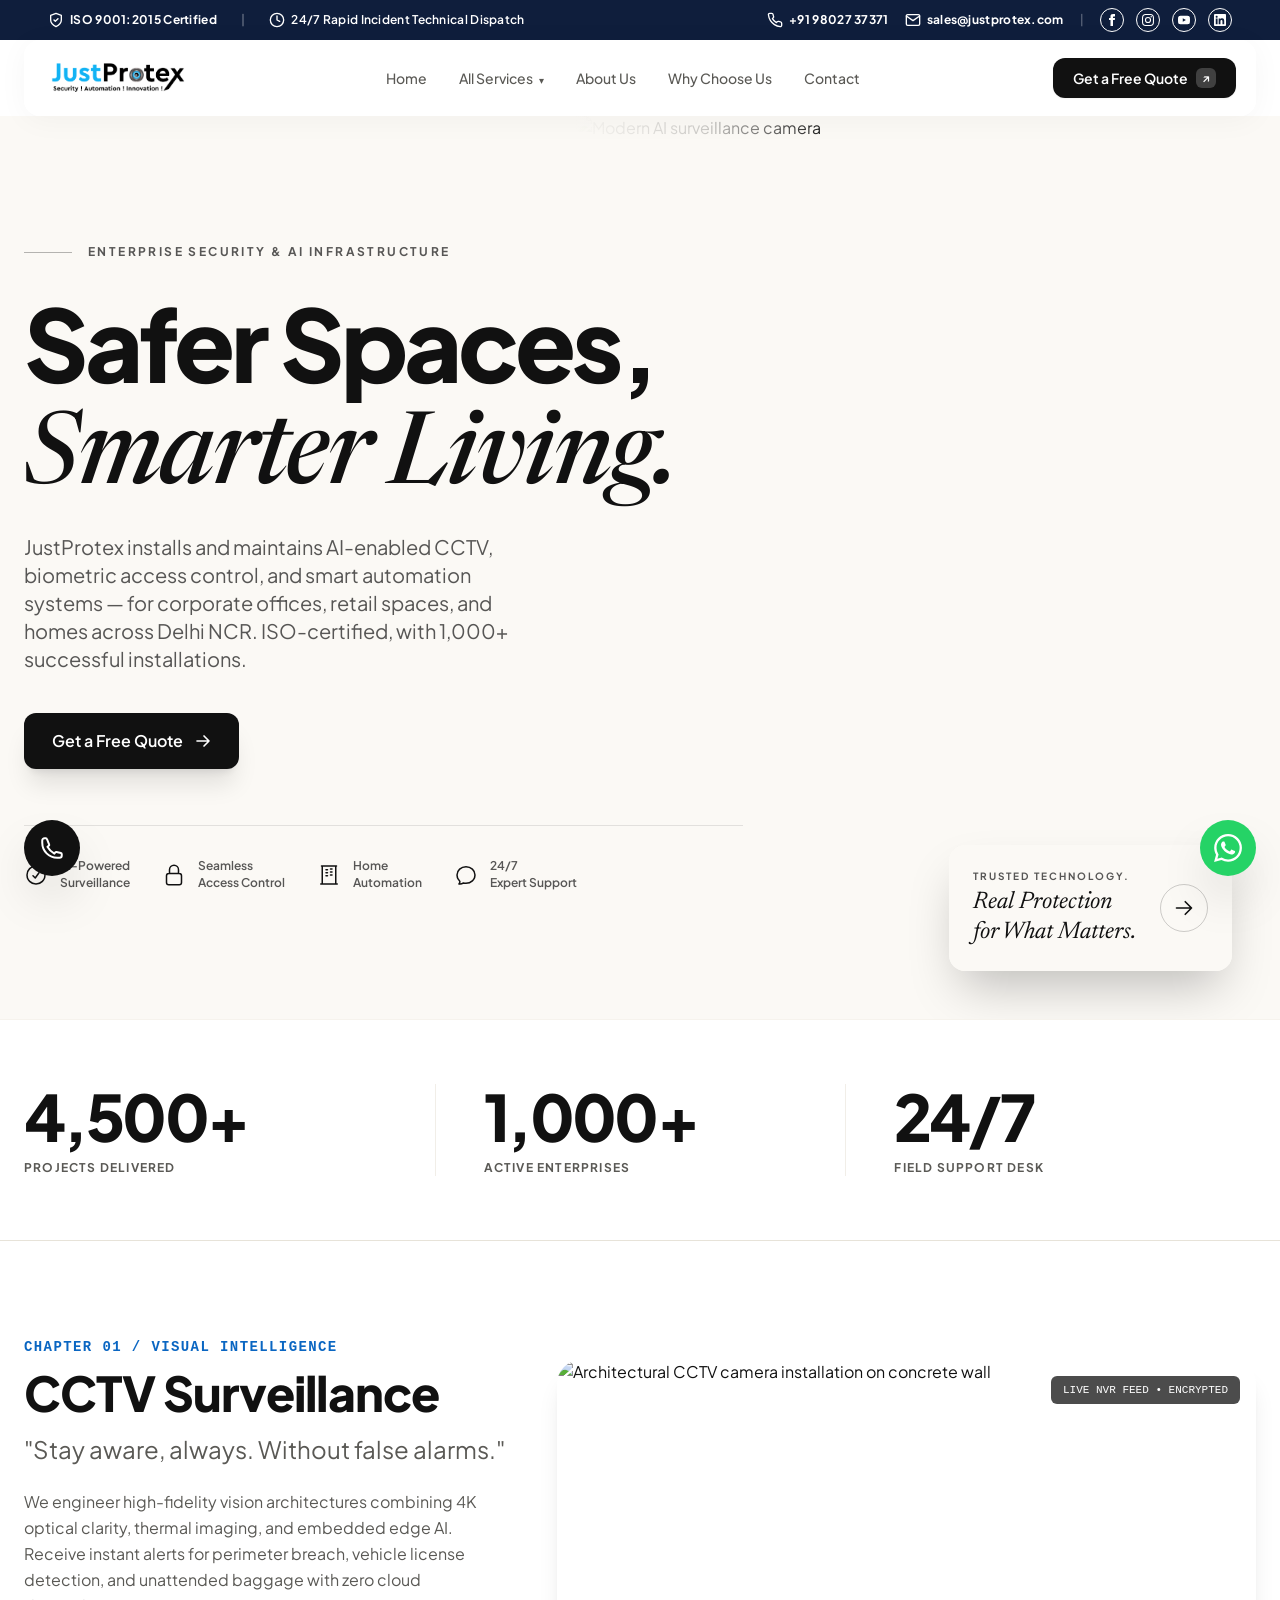
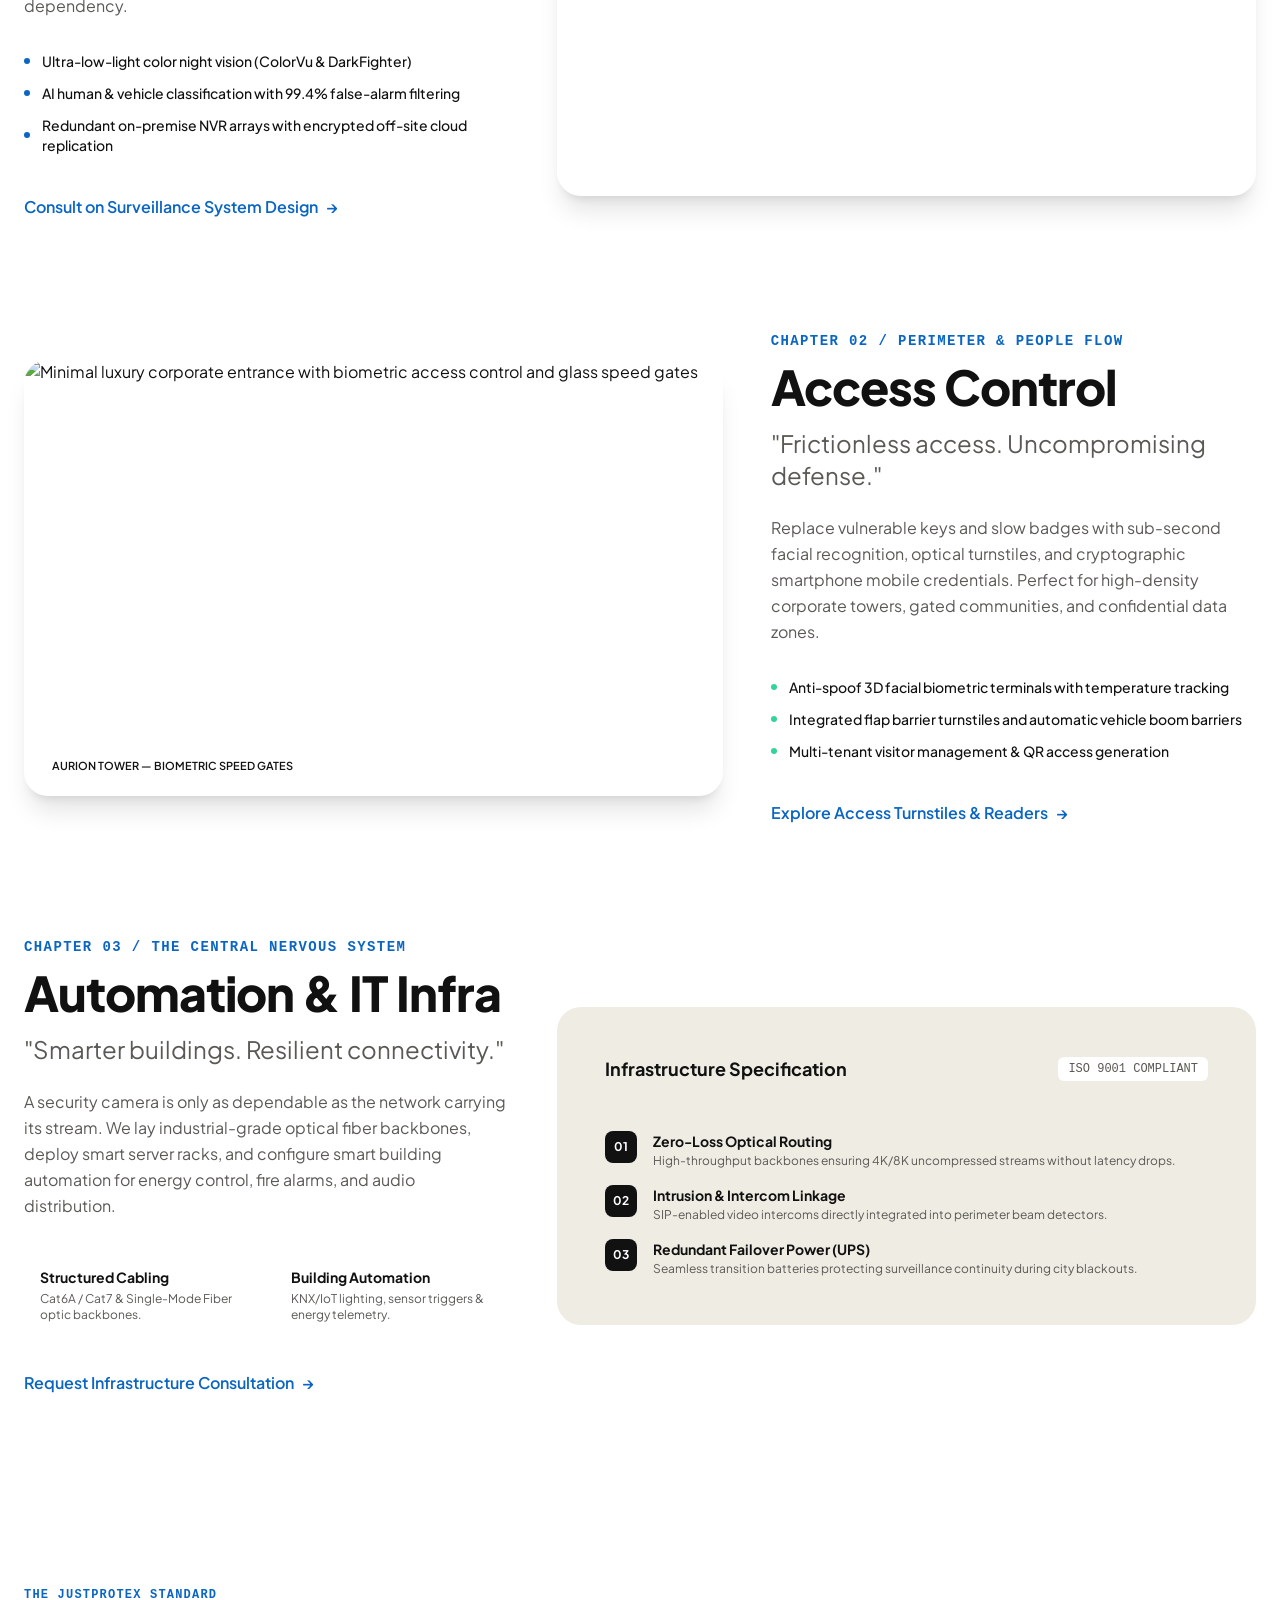
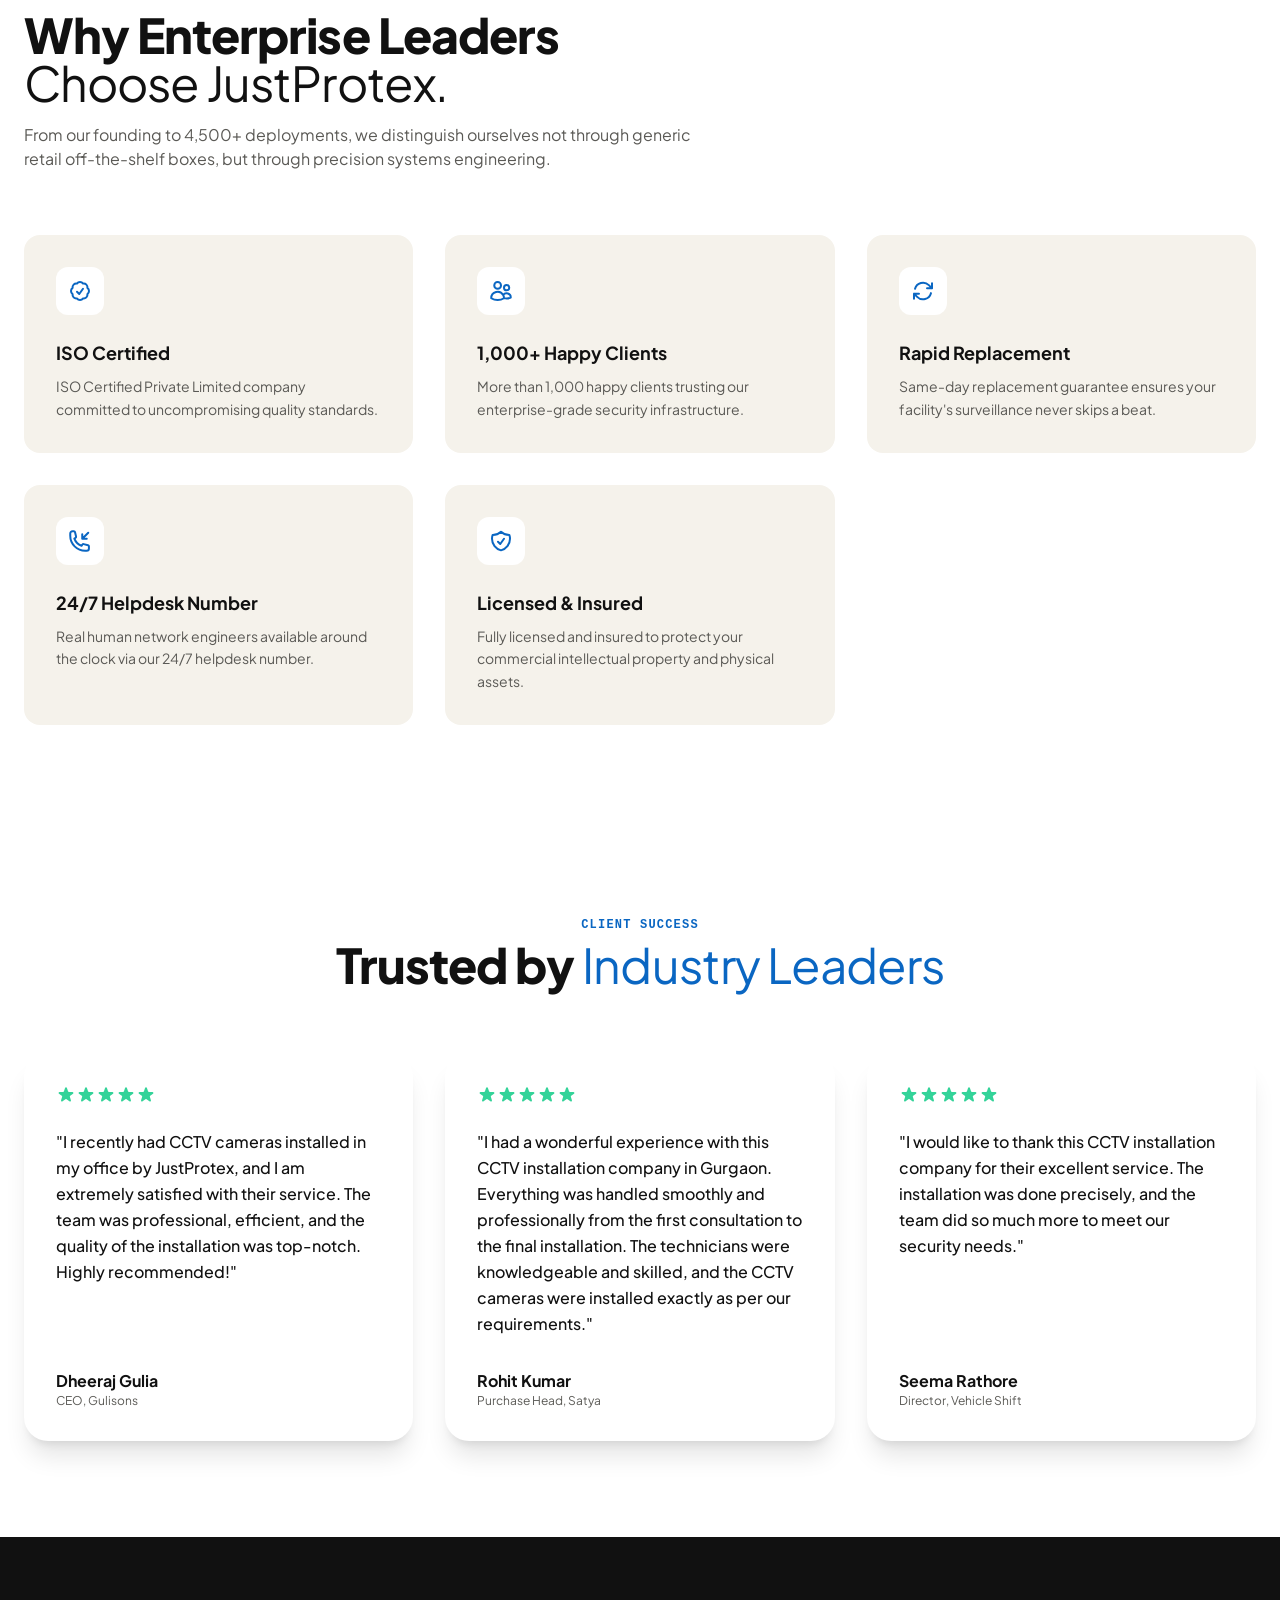
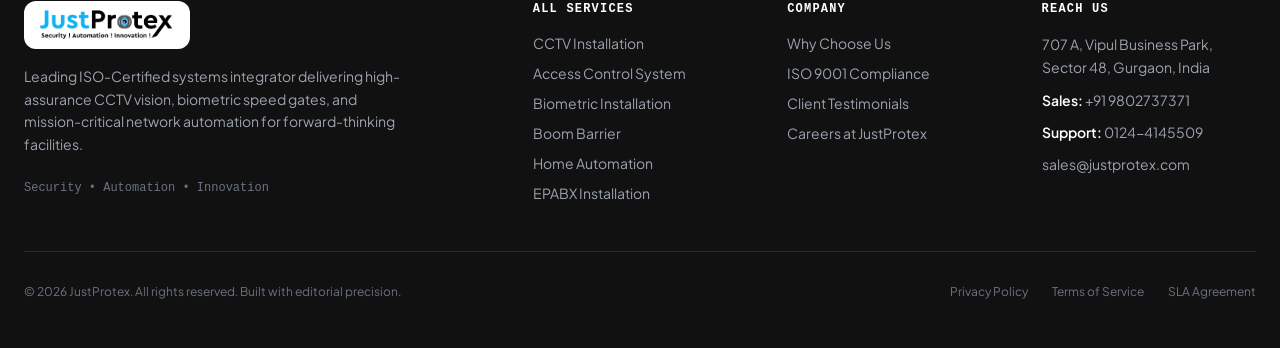
==== commit ff5b3ba6: "Implement pure CSS hover/focus-within dropdown for All Services menu" ====
--- a/index.html
+++ b/index.html
@@ -71,40 +71,25 @@
 <!-- Minimal Editorial Navigation -->
 <nav class="desktop-nav" id="main-nav" data-purpose="primary-navigation">
 <a class="hover:text-brand-charcoal transition-colors" href="index.html">Home</a>
-<div class="relative dropdown-container" id="solutions-dropdown-container">
-<button class="flex items-center gap-1 text-brand-charcoal hover:text-brand-blue transition-colors py-1 dropdown-trigger" aria-expanded="false" aria-controls="solutions-menu">
-            All Services
-            <svg class="w-3.5 h-3.5 transition-transform chevron-icon" fill="none" stroke="currentColor" stroke-width="2" viewbox="0 0 24 24"><path d="M19.5 8.25l-7.5 7.5-7.5-7.5" stroke-linecap="round" stroke-linejoin="round"></path></svg>
-</button>
-<div class="dropdown-menu p-4 grid grid-cols-1 md:grid-cols-3 gap-6 w-[600px] max-w-[90vw]" id="solutions-menu">
-  <!-- Surveillance -->
-  <div class="flex flex-col gap-2">
-    <span class="text-xs font-bold uppercase tracking-widest text-brand-blue mb-1">Surveillance</span>
-    <a href="cctv-installation.html" class="text-sm font-medium text-brand-charcoal hover:text-brand-blue transition-colors py-1">CCTV Installation</a>
-  </div>
-  <!-- Access Control -->
-  <div class="flex flex-col gap-2">
-    <span class="text-xs font-bold uppercase tracking-widest text-brand-blue mb-1">Access Control</span>
-    <a href="access-control-system.html" class="text-sm font-medium text-brand-charcoal hover:text-brand-blue transition-colors py-1">Access Control System</a>
-    <a href="biometric-installation.html" class="text-sm font-medium text-brand-charcoal hover:text-brand-blue transition-colors py-1">Biometric Installation</a>
-    <a href="boom-barrier.html" class="text-sm font-medium text-brand-charcoal hover:text-brand-blue transition-colors py-1">Boom Barrier</a>
-  </div>
-  <!-- IT & Automation -->
-  <div class="flex flex-col gap-2">
-    <span class="text-xs font-bold uppercase tracking-widest text-brand-blue mb-1">IT & Automation</span>
-    <a href="home-automation.html" class="text-sm font-medium text-brand-charcoal hover:text-brand-blue transition-colors py-1">Home Automation</a>
-    <a href="epabx-installation.html" class="text-sm font-medium text-brand-charcoal hover:text-brand-blue transition-colors py-1">EPABX Installation</a>
-  </div>
-</div>
+<div class="nav-item has-dropdown">
+  <a href="#" class="nav-link hover:text-brand-charcoal transition-colors">All Services <span class="dropdown-arrow">▾</span></a>
+  <ul class="dropdown-menu">
+    <li><a href="cctv-installation.html">CCTV Installation</a></li>
+    <li><a href="access-control-system.html">Access Control System</a></li>
+    <li><a href="biometric-installation.html">Biometric Installation</a></li>
+    <li><a href="boom-barrier.html">Boom Barrier</a></li>
+    <li><a href="home-automation.html">Home Automation</a></li>
+    <li><a href="epabx-installation.html">EPABX Installation</a></li>
+  </ul>
 </div>
 <a class="hover:text-brand-charcoal transition-colors" href="about.html">About Us</a>
-<a class="hover:text-brand-charcoal transition-colors" href="#why-us">Why Choose Us</a>
-<a class="hover:text-brand-charcoal transition-colors" href="#quote-section">Contact</a>
+<a class="hover:text-brand-charcoal transition-colors" href="index.html#why-us">Why Choose Us</a>
+<a class="hover:text-brand-charcoal transition-colors" href="index.html#quote-section">Contact</a>
 </nav>
 
 <!-- Right Action CTA & Mobile Toggle -->
 <div class="flex items-center gap-3">
-<a class="inline-flex items-center gap-2 bg-brand-charcoal text-white text-xs sm:text-sm font-semibold px-4 sm:px-5 py-2.5 rounded-xl hover:bg-brand-blue transition-colors shadow-sm" data-purpose="cta-button" href="#quote-section">
+<a class="inline-flex items-center gap-2 bg-brand-charcoal text-white text-xs sm:text-sm font-semibold px-4 sm:px-5 py-2.5 rounded-xl hover:bg-brand-blue transition-colors shadow-sm" data-purpose="cta-button" href="contact.html">
 <span>Get a Free Quote</span>
 <span class="w-5 h-5 rounded-md bg-white/20 flex items-center justify-center text-xs">↗</span>
 </a>
@@ -143,7 +128,7 @@
     </div>
     <a class="mobile-nav-item" href="about.html">About Us</a>
     <a class="mobile-nav-item" href="#why-us">Why Choose Us</a>
-    <a class="mobile-nav-item" href="#quote-section">Contact</a>
+    <a class="mobile-nav-item" href="contact.html">Contact</a>
     <div class="mt-4 pt-4 border-t border-brand-border px-6 pb-6">
       <div class="text-xs uppercase font-mono font-bold tracking-widest text-brand-blue mb-3">Direct Contact</div>
       <a href="tel:+919802737371" class="flex items-center gap-3 text-brand-charcoal font-bold text-lg mb-3">
@@ -214,7 +199,7 @@
         
         <!-- Action Buttons -->
         <div class="flex items-center gap-4 mb-14">
-          <a class="inline-flex items-center gap-3 bg-brand-charcoal text-white font-semibold text-sm sm:text-base px-7 py-4 rounded-xl hover:bg-brand-blue transition-colors shadow-xl group" href="#quote-section">
+          <a class="inline-flex items-center gap-3 bg-brand-charcoal text-white font-semibold text-sm sm:text-base px-7 py-4 rounded-xl hover:bg-brand-blue transition-colors shadow-xl group" href="contact.html">
             <span>Get a Free Quote</span>
             <svg class="w-4 h-4 group-hover:translate-x-1 transition-transform" fill="none" stroke="currentColor" stroke-width="2.5" viewBox="0 0 24 24"><path stroke-linecap="round" stroke-linejoin="round" d="M13.5 4.5 21 12m0 0-7.5 7.5M21 12H3"></path></svg>
           </a>
@@ -301,7 +286,7 @@
               Redundant on-premise NVR arrays with encrypted off-site cloud replication
             </li>
 </ul>
-<a class="inline-flex items-center gap-2 font-semibold text-brand-blue hover:text-brand-blueDark transition-colors group" href="#quote-section">
+<a class="inline-flex items-center gap-2 font-semibold text-brand-blue hover:text-brand-blueDark transition-colors group" href="contact.html">
 <span>Consult on Surveillance System Design</span>
 <span class="group-hover:translate-x-1 transition-transform">→</span>
 </a>
@@ -352,7 +337,7 @@
               Multi-tenant visitor management &amp; QR access generation
             </li>
 </ul>
-<a class="inline-flex items-center gap-2 font-semibold text-brand-blue hover:text-brand-blueDark transition-colors group" href="#quote-section">
+<a class="inline-flex items-center gap-2 font-semibold text-brand-blue hover:text-brand-blueDark transition-colors group" href="contact.html">
 <span>Explore Access Turnstiles &amp; Readers</span>
 <span class="group-hover:translate-x-1 transition-transform">→</span>
 </a>
@@ -383,7 +368,7 @@
 <p class="text-xs text-brand-muted">KNX/IoT lighting, sensor triggers &amp; energy telemetry.</p>
 </div>
 </div>
-<a class="inline-flex items-center gap-2 font-semibold text-brand-blue hover:text-brand-blueDark transition-colors group" href="#quote-section">
+<a class="inline-flex items-center gap-2 font-semibold text-brand-blue hover:text-brand-blueDark transition-colors group" href="contact.html">
 <span>Request Infrastructure Consultation</span>
 <span class="group-hover:translate-x-1 transition-transform">→</span>
 </a>
@@ -562,105 +547,6 @@
 </section>
 <!-- END: TestimonialsSection -->
 <!-- removed deferred CaseStudyHighlight -->
-<!-- BEGIN: QuoteAndContactSection -->
-<section class="max-w-7xl mx-auto px-4 sm:px-6 pb-24 sm:scroll-mt-[10000px]" data-purpose="quote-form-section" id="quote-section">
-<div class="bg-white rounded-3xl hairline-all shadow-xl overflow-hidden grid grid-cols-1 lg:grid-cols-12">
-<!-- Left Side: Editorial Pitch & Direct Contact -->
-<div class="lg:col-span-5 p-8 sm:p-12 bg-brand-surface hairline-r flex flex-col justify-between">
-<div>
-<span class="text-xs uppercase font-mono font-bold tracking-widest text-brand-blue block mb-3">Priority Consultation</span>
-<h2 class="text-3xl sm:text-4xl font-extrabold tracking-tight text-brand-charcoal mb-4">
-              Start Here for a <br/>
-<span class="serif-accent font-normal text-brand-blue">Custom Security Blueprint.</span>
-</h2>
-<p class="text-sm text-brand-muted leading-relaxed mb-8">
-              Speak with our senior systems architect. We offer no-obligation on-premise security site audits, hardware specs, and transparent B2B pricing.
-            </p>
-<div class="space-y-4 pt-6 hairline-t">
-<div class="flex items-center gap-3">
-<div class="w-10 h-10 rounded-xl bg-white hairline-all flex items-center justify-center text-brand-blue">
-<svg class="w-5 h-5" fill="none" stroke="currentColor" stroke-width="2" viewbox="0 0 24 24"><path d="M2.25 6.75c0 8.284 6.716 15 15 15h2.25a2.25 2.25 0 002.25-2.25v-1.372c0-.516-.351-.966-.852-1.091l-4.423-1.106c-.44-.11-.902.055-1.173.417l-.97 1.293c-.282.376-.769.542-1.21.38a12.035 12.035 0 01-7.143-7.143c-.162-.441.004-.928.38-1.21l1.293-.97c.363-.271.527-.734.417-1.173L6.963 3.102a1.125 1.125 0 00-1.091-.852H4.5A2.25 2.25 0 002.25 4.5v2.25z" stroke-linecap="round" stroke-linejoin="round"></path></svg>
-</div>
-<div>
-<span class="text-xs text-brand-muted block">Sales</span>
-<a class="font-bold text-base text-brand-charcoal hover:text-brand-blue transition-colors" href="tel:+919802737371">+91 9802737371</a>
-</div>
-</div>
-<div class="flex items-center gap-3">
-<div class="w-10 h-10 rounded-xl bg-white hairline-all flex items-center justify-center text-brand-blue">
-<svg class="w-5 h-5" fill="none" stroke="currentColor" stroke-width="2" viewbox="0 0 24 24"><path stroke-linecap="round" stroke-linejoin="round" d="M12 21a9.004 9.004 0 008.716-6.747M12 21a9.004 9.004 0 01-8.716-6.747M12 21c2.485 0 4.5-4.03 4.5-9S14.485 3 12 3m0 18c-2.485 0-4.5-4.03-4.5-9S9.515 3 12 3m0 0a8.997 8.997 0 017.843 4.582M12 3a8.997 8.997 0 00-7.843 4.582m15.686 0A11.953 11.953 0 0112 10.5c-2.974 0-5.742-.536-8.227-1.5M19.843 7.582A8.997 8.997 0 0121 12m-18-4.418A8.997 8.997 0 003 12" /></svg>
-</div>
-<div>
-<span class="text-xs text-brand-muted block">Support</span>
-<a class="font-bold text-base text-brand-charcoal hover:text-brand-blue transition-colors" href="tel:01244145509">0124-4145509</a>
-</div>
-</div>
-<div class="flex items-center gap-3">
-<div class="w-10 h-10 rounded-xl bg-white hairline-all flex items-center justify-center text-brand-blue">
-<svg class="w-5 h-5" fill="none" stroke="currentColor" stroke-width="2" viewbox="0 0 24 24"><path d="M21.75 6.75v10.5a2.25 2.25 0 01-2.25 2.25h-15a2.25 2.25 0 01-2.25-2.25V6.75m19.5 0A2.25 2.25 0 0019.5 4.5h-15a2.25 2.25 0 00-2.25 2.25m19.5 0v.243a2.25 2.25 0 01-1.07 1.916l-7.5 4.615a2.25 2.25 0 01-2.36 0L3.32 8.91a2.25 2.25 0 01-1.07-1.916V6.75" stroke-linecap="round" stroke-linejoin="round"></path></svg>
-</div>
-<div>
-<span class="text-xs text-brand-muted block">Email</span>
-<a class="font-bold text-base text-brand-charcoal hover:text-brand-blue transition-colors" href="mailto:sales@justprotex.com">sales@justprotex.com</a>
-</div>
-</div>
-</div>
-
-  <div class="mt-8 overflow-hidden rounded-2xl hairline-all shadow-sm">
-    <iframe
-      src="https://www.google.com/maps?q=JustProtex,707+A+Vipul+Business+Park,Sector+48,Gurugram&output=embed"
-      width="100%" height="350" style="border:0;" loading="lazy">
-    </iframe>
-  </div>
-</div>
-<div class="mt-8 pt-6 hairline-t text-xs text-brand-muted">
-            ISO Certified • Rapid Response Engineering • Confidential NDAs Honored
-          </div>
-</div>
-<!-- Right Side: Refined Modern B2B Request Form -->
-<div class="lg:col-span-7 p-8 sm:p-12">
-<form class="space-y-6" onsubmit="event.preventDefault(); alert('Thank you. A JustProtex Systems Architect will reach out to you within 2 business hours.');">
-<div class="grid grid-cols-1 sm:grid-cols-2 gap-6">
-<div>
-<label class="block text-xs font-semibold uppercase tracking-wider text-brand-charcoal mb-2">Full Name *</label>
-<input class="w-full rounded-xl border-brand-border bg-brand-surface/40 focus:border-brand-blue focus:ring-brand-blue text-sm py-3 px-4" placeholder="e.g. Vikram Malhotra" required="" type="text"/>
-</div>
-<div>
-<label class="block text-xs font-semibold uppercase tracking-wider text-brand-charcoal mb-2">Mobile Number *</label>
-<input class="w-full rounded-xl border-brand-border bg-brand-surface/40 focus:border-brand-blue focus:ring-brand-blue text-sm py-3 px-4" placeholder="+91 98000 00000" required="" type="tel"/>
-</div>
-</div>
-<div class="grid grid-cols-1 sm:grid-cols-2 gap-6">
-<div>
-<label class="block text-xs font-semibold uppercase tracking-wider text-brand-charcoal mb-2">Work Email *</label>
-<input class="w-full rounded-xl border-brand-border bg-brand-surface/40 focus:border-brand-blue focus:ring-brand-blue text-sm py-3 px-4" placeholder="name@company.com" required="" type="email"/>
-</div>
-<div>
-<label class="block text-xs font-semibold uppercase tracking-wider text-brand-charcoal mb-2">Facility / Site Type</label>
-<select class="w-full rounded-xl border-brand-border bg-brand-surface/40 focus:border-brand-blue focus:ring-brand-blue text-sm py-3 px-4" id="service-interest">
-<option>Corporate Office / Tech Park</option>
-<option>Manufacturing / Warehouse Hub</option>
-<option>Luxury Residential Estate</option>
-<option>Hospitality / Retail Complex</option>
-<option>Other Infrastructure Project</option>
-</select>
-</div>
-</div>
-<div>
-<label class="block text-xs font-semibold uppercase tracking-wider text-brand-charcoal mb-2">Project Requirements &amp; Scope</label>
-<textarea class="w-full rounded-xl border-brand-border bg-brand-surface/40 focus:border-brand-blue focus:ring-brand-blue text-sm py-3 px-4" id="project-details" placeholder="Describe your site layout, number of channels, required AI analytics, or timeline..." rows="4"></textarea>
-</div>
-<div class="flex items-center justify-between pt-2">
-<button class="w-full sm:w-auto inline-flex items-center justify-center gap-3 bg-brand-blue hover:bg-brand-blueDark text-white font-bold text-sm px-8 py-4 rounded-xl transition-all shadow-md" type="submit">
-<span>Request a Quote</span>
-<span class="w-5 h-5 rounded-md bg-white/20 flex items-center justify-center text-xs">↗</span>
-</button>
-</div>
-</form>
-</div>
-</div>
-</section>
-<!-- END: QuoteAndContactSection -->
 </main>
 <div id="footer-placeholder"></div>
 
--- a/css/styles.css
+++ b/css/styles.css
@@ -3234,3 +3234,67 @@
 
 
 
+
+
+/* --- Pure CSS Dropdown --- */
+.nav-item.has-dropdown { position: relative; }
+
+.dropdown-menu {
+  position: absolute;
+  top: 100%;
+  left: 0;
+  min-width: 220px;
+  background: #ffffff;
+  border: 1px solid #e5e7eb;
+  border-radius: 8px;
+  box-shadow: 0 12px 24px rgba(3, 14, 22, 0.12);
+  padding: 8px;
+  margin: 0;
+  list-style: none;
+
+  opacity: 0;
+  visibility: hidden;
+  transform: translateY(-8px);
+  pointer-events: none;
+  transition: opacity 0.22s ease, transform 0.22s ease, visibility 0.22s ease;
+}
+
+/* bridges the gap so the menu doesn't close while moving the mouse diagonally into it */
+.nav-item.has-dropdown::after {
+  content: "";
+  position: absolute;
+  top: 100%; left: 0; right: 0;
+  height: 12px;
+}
+
+.nav-item.has-dropdown:hover .dropdown-menu,
+.nav-item.has-dropdown:focus-within .dropdown-menu {
+  opacity: 1;
+  visibility: visible;
+  transform: translateY(0);
+  pointer-events: auto;
+}
+
+.dropdown-menu li a {
+  display: block;
+  padding: 10px 12px;
+  border-radius: 6px;
+  font-size: 14px;
+  color: #111827;
+  text-decoration: none;
+  transition: background 0.15s ease, color 0.15s ease;
+}
+
+.dropdown-menu li a:hover {
+  background: #f8fafc;
+  color: #2563eb;
+}
+
+.dropdown-arrow {
+  display: inline-block;
+  margin-left: 4px;
+  font-size: 10px;
+  transition: transform 0.22s ease;
+}
+
+.nav-item.has-dropdown:hover .dropdown-arrow { transform: rotate(180deg); }
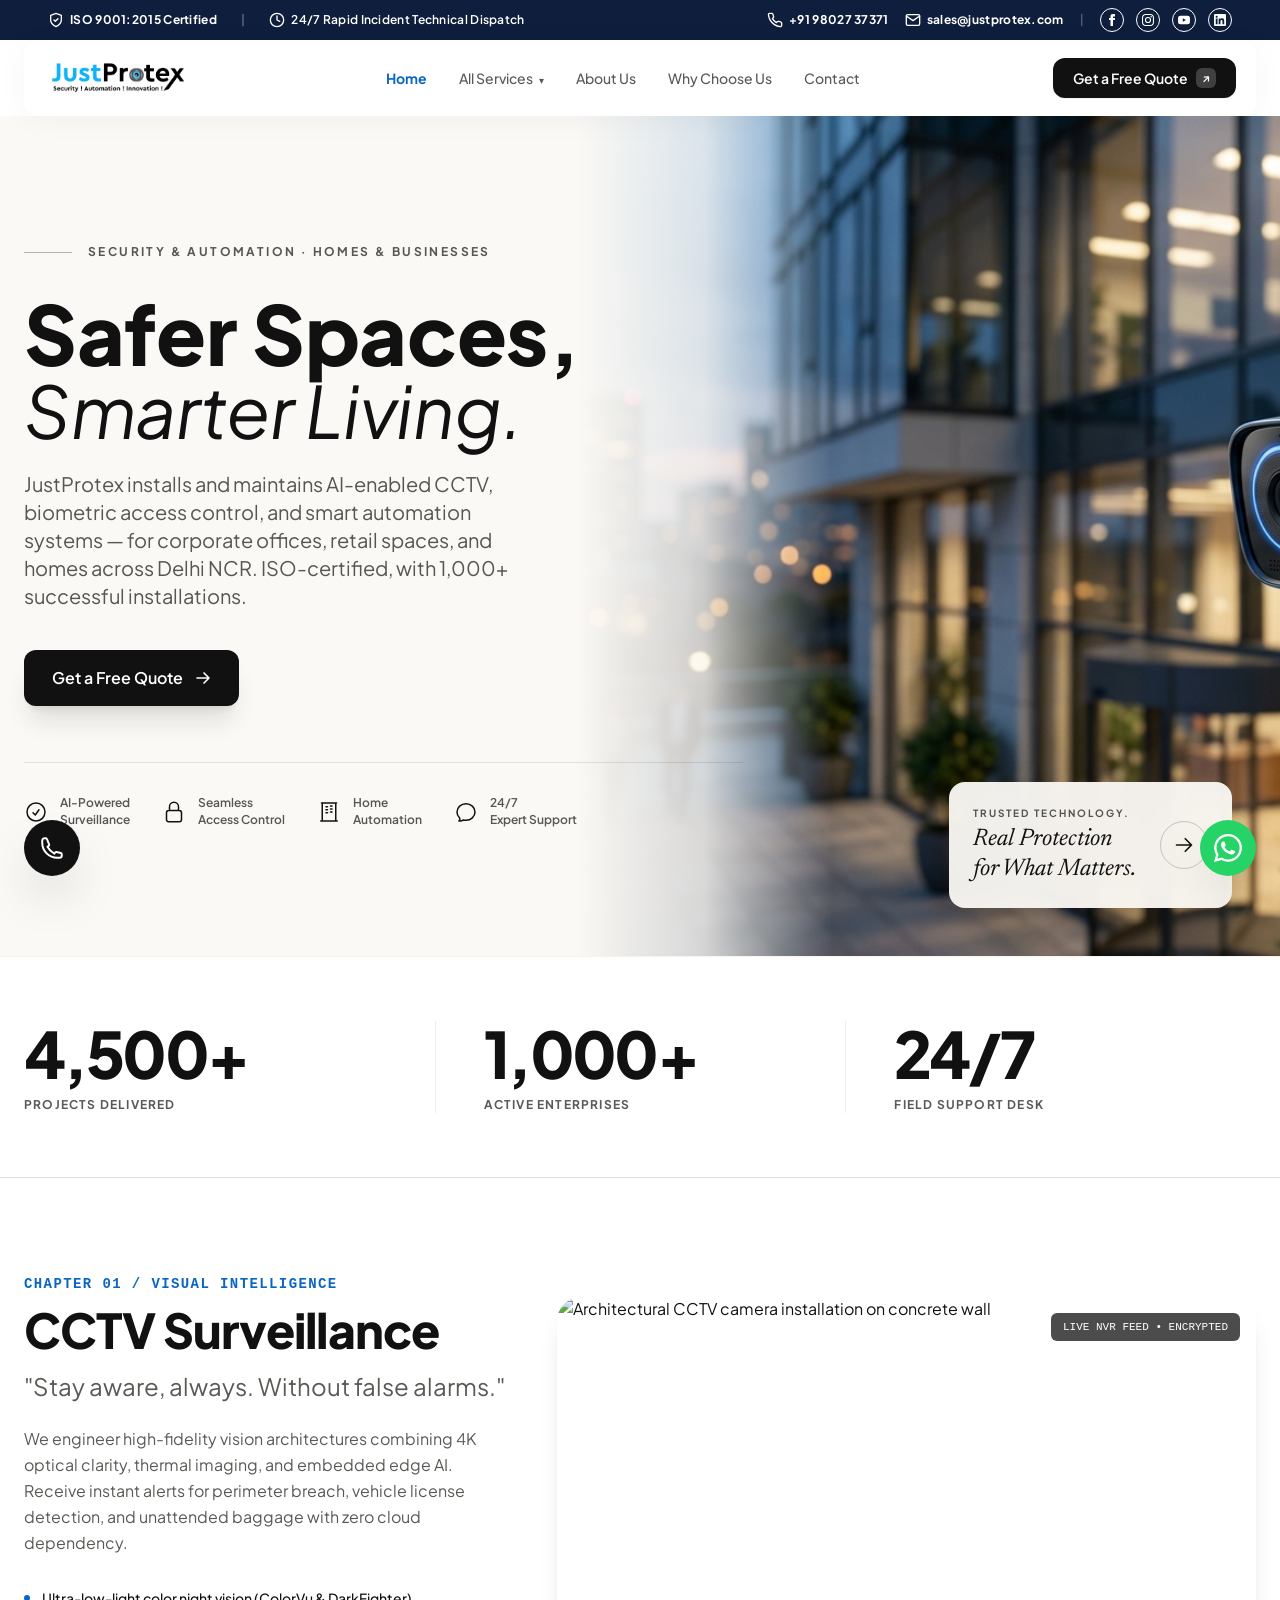
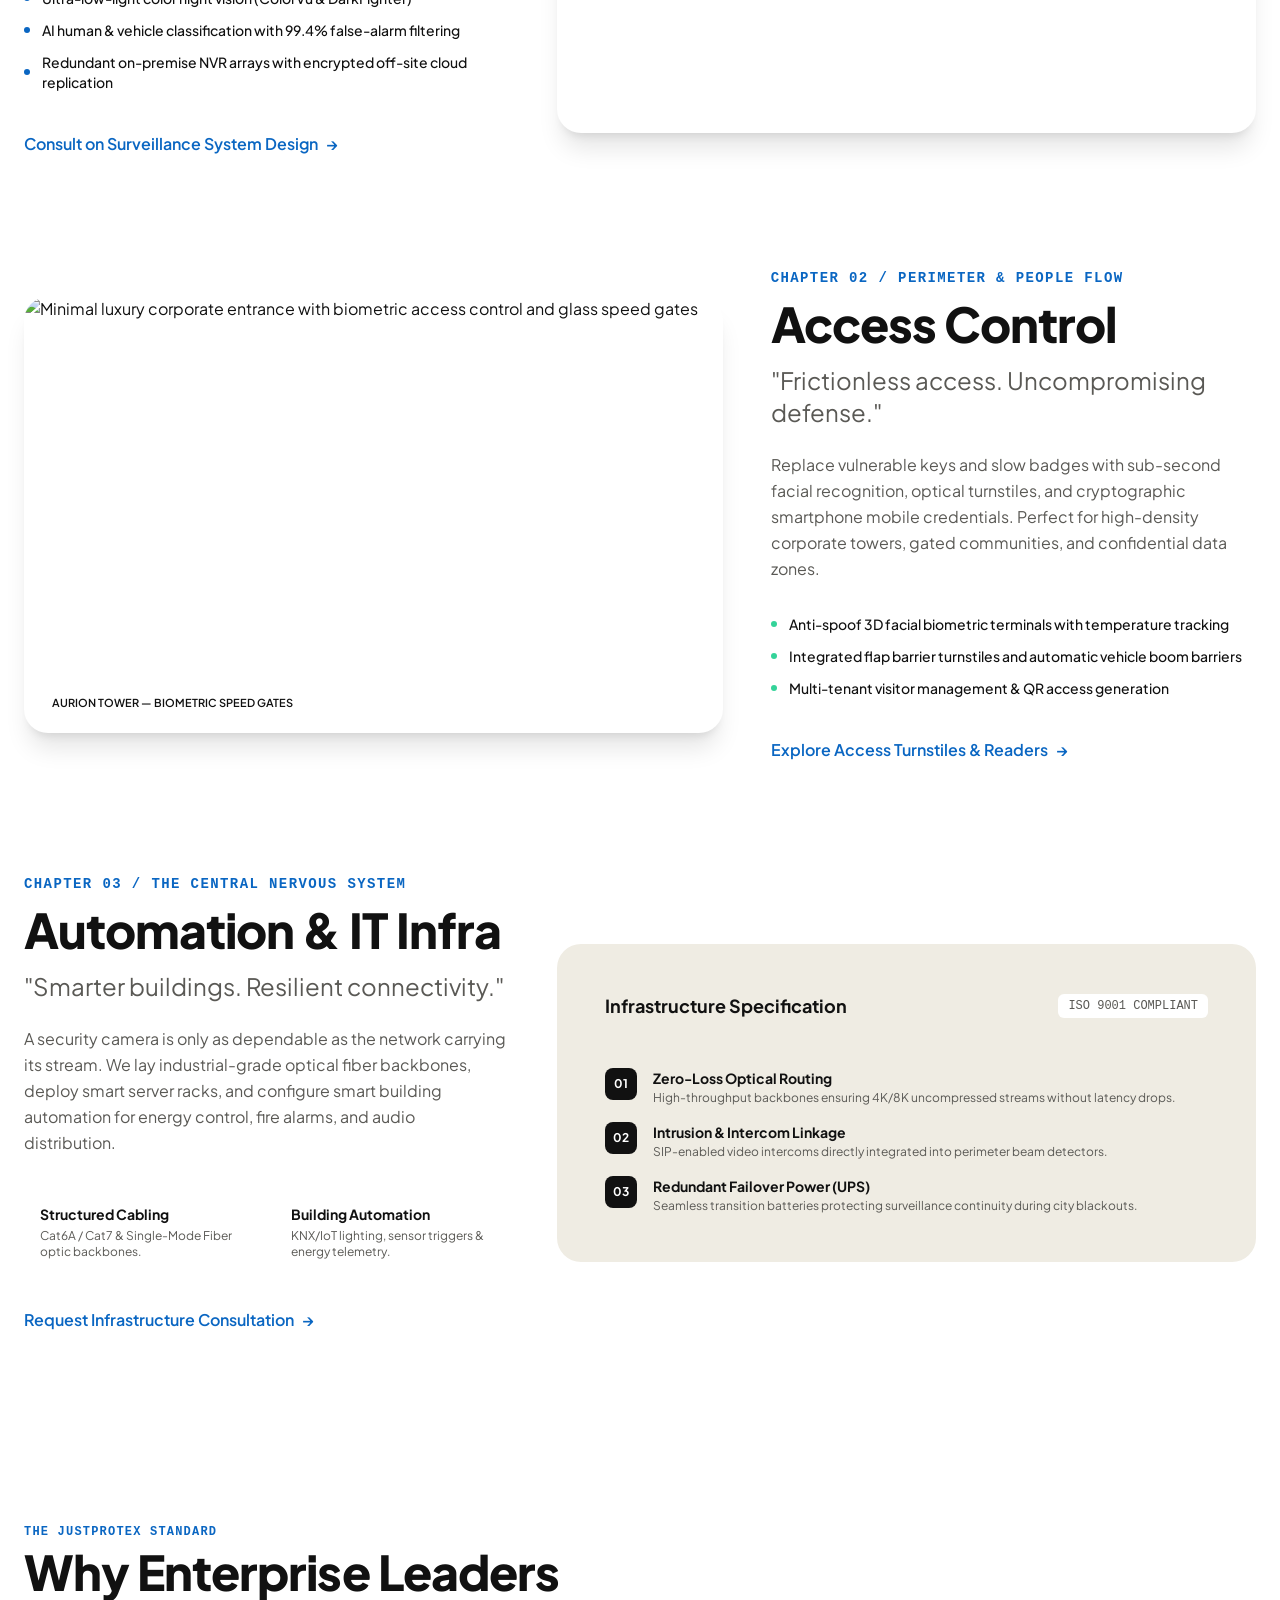
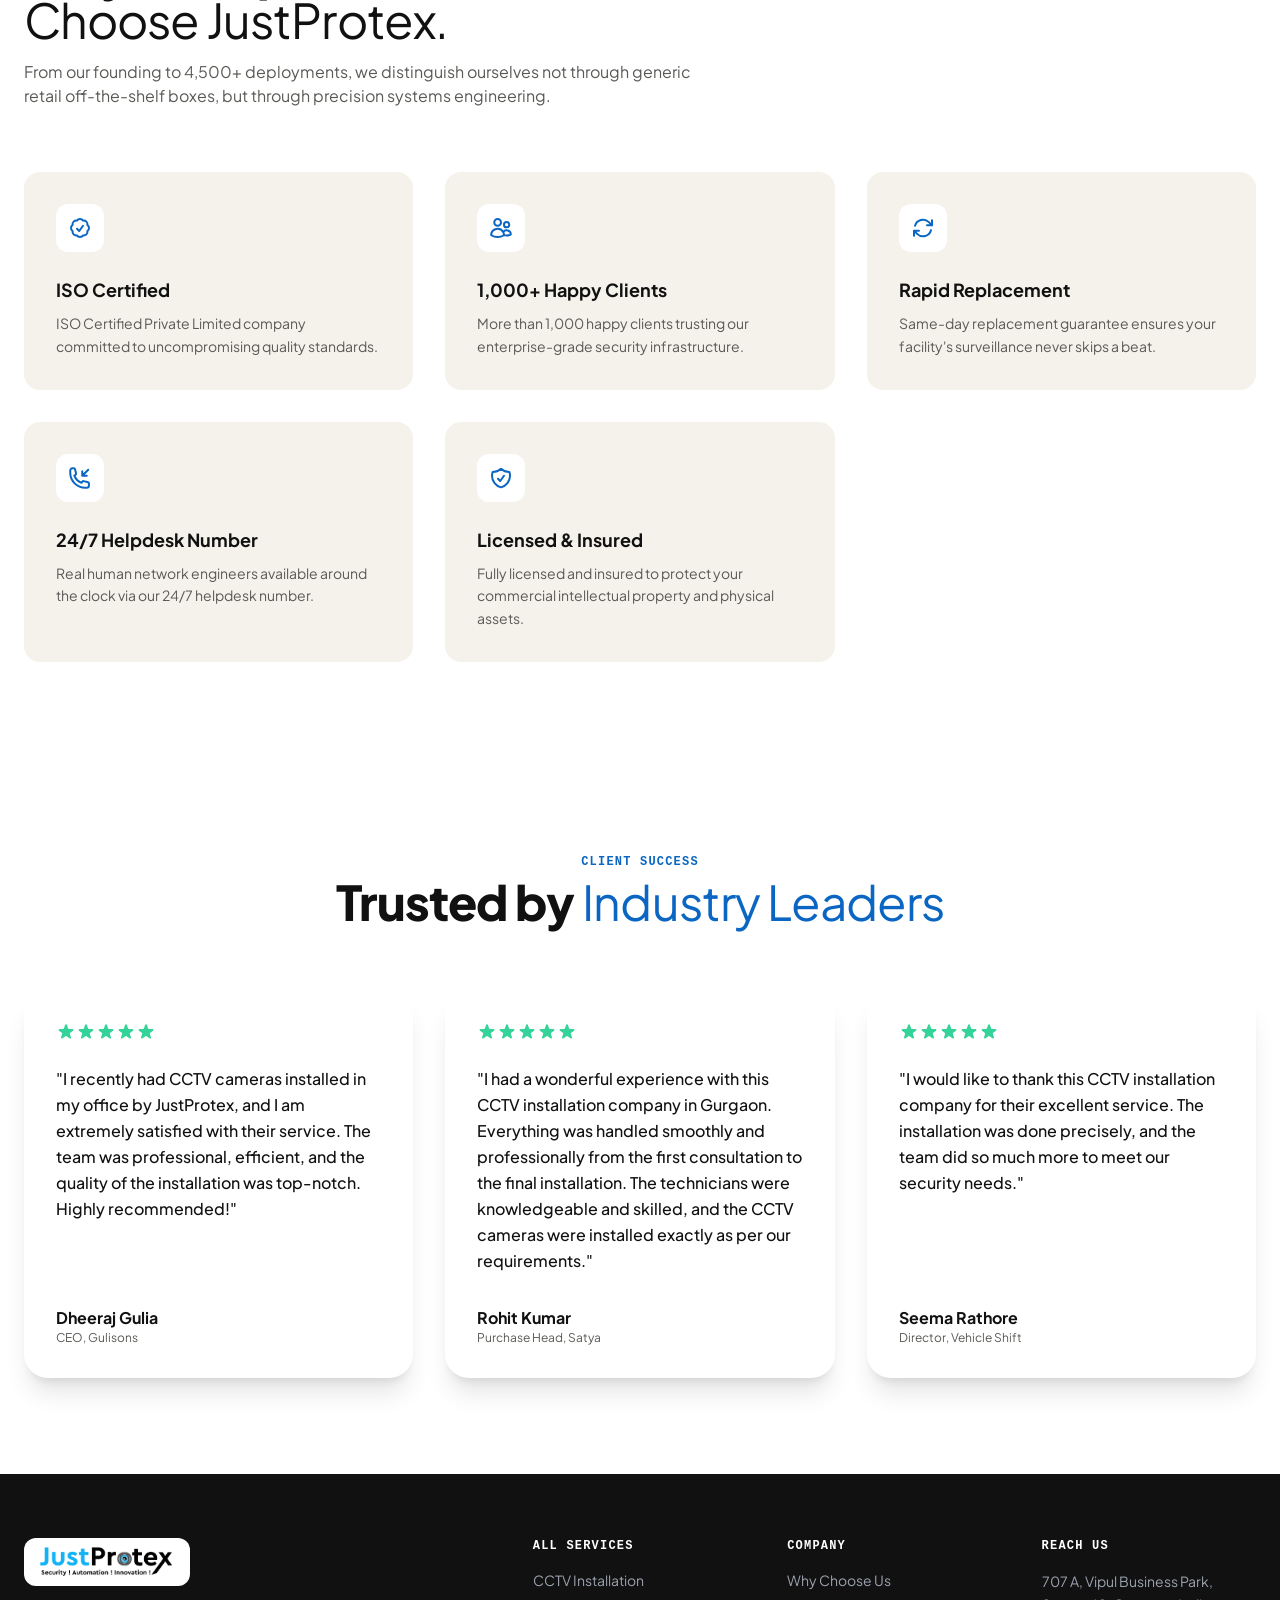
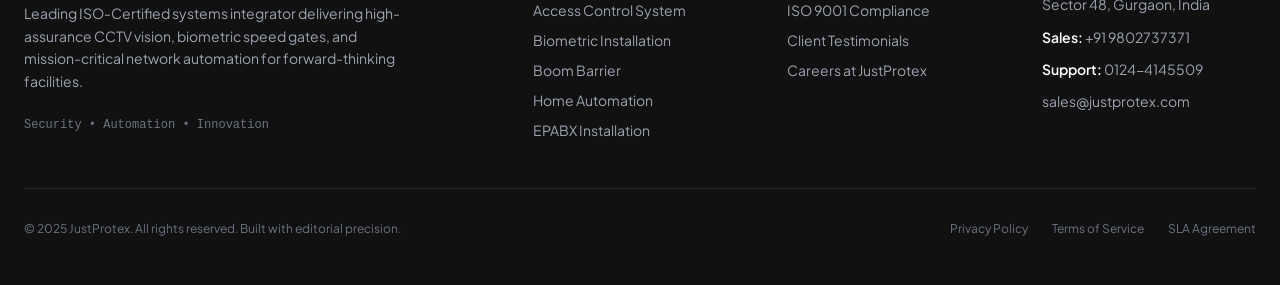
==== commit d08d46f4: "Update UI, fix JS errors, configure fonts, update copy and layouts" ====
--- a/index.html
+++ b/index.html
@@ -18,140 +18,21 @@
 <link rel="stylesheet" href="css/styles.css?v=1789666787">
 </head>
 <body class="bg-editorial text-brand-charcoal selection:bg-brand-blue selection:text-white">
-<!-- BEGIN: TopNotificationBar -->
-<div style="background-color: #0F1E3C;" class="text-[12px] tracking-wide text-white font-medium py-2 px-6 sm:px-12 flex flex-wrap justify-between items-center z-50 relative">
-  <div class="flex items-center space-x-6">
-    <span class="inline-flex items-center gap-1.5 font-bold">
-      <svg class="w-4 h-4" fill="none" stroke="currentColor" stroke-width="2" stroke-linecap="round" stroke-linejoin="round" viewBox="0 0 24 24"><path d="M12 22s8-4 8-10V5l-8-3-8 3v7c0 6 8 10 8 10z"></path><polyline points="9 12 11 14 15 10"></polyline></svg>
-      ISO 9001:2015 Certified
-    </span>
-    <span class="text-white/40">|</span>
-    <span class="inline-flex items-center gap-1.5 font-semibold">
-      <svg class="w-4 h-4" fill="none" stroke="currentColor" stroke-width="2" stroke-linecap="round" stroke-linejoin="round" viewBox="0 0 24 24"><circle cx="12" cy="12" r="10"></circle><polyline points="12 6 12 12 16 14"></polyline></svg>
-      24/7 Rapid Incident Technical Dispatch
-    </span>
-  </div>
-  
-  <div class="flex items-center space-x-6 mt-2 sm:mt-0">
-    <div class="flex items-center gap-4">
-      <a class="hidden sm:flex hover:text-gray-300 transition-colors items-center gap-1.5 font-bold" href="tel:+919802737371">
-        <svg class="w-4 h-4" fill="none" stroke="currentColor" stroke-width="2" stroke-linecap="round" stroke-linejoin="round" viewBox="0 0 24 24"><path d="M22 16.92v3a2 2 0 0 1-2.18 2 19.79 19.79 0 0 1-8.63-3.07 19.5 19.5 0 0 1-6-6 19.79 19.79 0 0 1-3.07-8.67A2 2 0 0 1 4.11 2h3a2 2 0 0 1 2 1.72 12.84 12.84 0 0 0 .7 2.81 2 2 0 0 1-.45 2.11L8.09 9.91a16 16 0 0 0 6 6l1.27-1.27a2 2 0 0 1 2.11-.45 12.84 12.84 0 0 0 2.81.7A2 2 0 0 1 22 16.92z"></path></svg>
-        +91 98027 37371
-      </a>
-      <a class="hidden sm:flex hover:text-gray-300 transition-colors items-center gap-1.5 font-bold" href="mailto:sales@justprotex.com">
-        <svg class="w-4 h-4" fill="none" stroke="currentColor" stroke-width="2" stroke-linecap="round" stroke-linejoin="round" viewBox="0 0 24 24"><path d="M4 4h16c1.1 0 2 .9 2 2v12c0 1.1-.9 2-2 2H4c-1.1 0-2-.9-2-2V6c0-1.1.9-2 2-2z"></path><polyline points="22,6 12,13 2,6"></polyline></svg>
-        sales@justprotex.com
-      </a>
-      <span class="hidden sm:inline text-white/40 font-normal">|</span>
-      <div class="hidden sm:flex items-center gap-3">
-        <a href="https://www.facebook.com/JustProtex" target="_blank" rel="noopener noreferrer" class="flex items-center justify-center w-6 h-6 rounded-full border border-white hover:bg-white hover:text-brand-charcoal transition-colors" aria-label="Facebook">
-          <svg class="w-3 h-3 fill-current" viewBox="0 0 24 24"><path d="M9 8h-3v4h3v12h5v-12h3.642l.358-4h-4v-1.667c0-.955.192-1.333 1.115-1.333h2.885v-5h-3.808c-3.596 0-5.192 1.583-5.192 4.615v3.385z"/></svg>
-        </a>
-        <a href="https://www.instagram.com/justprotex/" target="_blank" rel="noopener noreferrer" class="flex items-center justify-center w-6 h-6 rounded-full border border-white hover:bg-white hover:text-brand-charcoal transition-colors" aria-label="Instagram">
-          <svg class="w-3 h-3 fill-current" viewBox="0 0 24 24"><path d="M12 2.163c3.204 0 3.584.012 4.85.07 3.252.148 4.771 1.691 4.919 4.919.058 1.265.069 1.645.069 4.849 0 3.205-.012 3.584-.069 4.849-.149 3.225-1.664 4.771-4.919 4.919-1.266.058-1.644.07-4.85.07-3.204 0-3.584-.012-4.849-.07-3.26-.149-4.771-1.699-4.919-4.92-.058-1.265-.07-1.644-.07-4.849 0-3.204.013-3.583.07-4.849.149-3.227 1.664-4.771 4.919-4.919 1.266-.057 1.645-.069 4.849-.069zM12 0C8.741 0 8.333.014 7.053.072 2.695.272.273 2.69.073 7.052.014 8.333 0 8.741 0 12c0 3.259.014 3.668.072 4.948.2 4.358 2.618 6.78 6.98 6.98C8.333 23.986 8.741 24 12 24c3.259 0 3.668-.014 4.948-.072 4.354-.2 6.782-2.618 6.979-6.98.059-1.28.073-1.689.073-4.948 0-3.259-.014-3.667-.072-4.947-.196-4.354-2.617-6.78-6.979-6.98C15.668.014 15.259 0 12 0zm0 5.838a6.162 6.162 0 100 12.324 6.162 6.162 0 000-12.324zM12 16a4 4 0 110-8 4 4 0 010 8zm6.406-11.845a1.44 1.44 0 100 2.881 1.44 1.44 0 000-2.881z"/></svg>
-        </a>
-        <a href="https://www.youtube.com/channel/UCIE8QHCWAXdM89db7k65yQw" target="_blank" rel="noopener noreferrer" class="flex items-center justify-center w-6 h-6 rounded-full border border-white hover:bg-white hover:text-brand-charcoal transition-colors" aria-label="YouTube">
-          <svg class="w-3 h-3 fill-current" viewBox="0 0 24 24"><path d="M23.498 6.186a3.016 3.016 0 0 0-2.122-2.136C19.505 3.5 12 3.5 12 3.5s-7.505 0-9.377.55a3.015 3.015 0 0 0-2.122 2.136C0 8.07 0 12 0 12s0 3.93.501 5.814a3.016 3.016 0 0 0 2.122 2.136c1.871.55 9.377.55 9.377.55s7.505 0 9.377-.55a3.015 3.015 0 0 0 2.122-2.136C24 15.93 24 12 24 12s0-3.93-.502-5.814zM9.545 15.568V8.432L15.818 12l-6.273 3.568z"/></svg>
-        </a>
-        <a href="https://in.linkedin.com/company/justprotex-infotech-private-limited" target="_blank" rel="noopener noreferrer" class="flex items-center justify-center w-6 h-6 rounded-full border border-white hover:bg-white hover:text-brand-charcoal transition-colors" aria-label="LinkedIn">
-          <svg class="w-3 h-3 fill-current" viewBox="0 0 24 24"><path d="M20.447 20.452h-3.554v-5.569c0-1.328-.027-3.037-1.852-3.037-1.853 0-2.136 1.445-2.136 2.939v5.667H9.351V9h3.414v1.561h.046c.477-.9 1.637-1.85 3.37-1.85 3.601 0 4.267 2.37 4.267 5.455v6.286zM5.337 7.433c-1.144 0-2.063-.926-2.063-2.065 0-1.138.92-2.063 2.063-2.063 1.14 0 2.064.925 2.064 2.063 0 1.139-.925 2.065-2.064 2.065zm1.782 13.019H3.555V9h3.564v11.452zM22.225 0H1.771C.792 0 0 .774 0 1.729v20.542C0 23.227.792 24 1.771 24h20.451C23.2 24 24 23.227 24 22.271V1.729C24 .774 23.2 0 22.222 0h.003z"/></svg>
-        </a>
-      </div>
-    </div>
-  </div>
-</div>
-<!-- END: TopNotificationBar -->
-<!-- BEGIN: FloatingHeader -->
-<header class="sticky top-4 z-50 mx-auto px-4 sm:px-6" style="max-width: 1400px;">
-<div class="bg-white/95 backdrop-blur-md rounded-2xl hairline-all shadow-[0_4px_30px_rgba(0,0,0,0.04)] px-5 flex items-center justify-between" style="padding-top: 18px; padding-bottom: 18px;">
-<!-- Brand Logo / Wordmark -->
-<a class="flex items-center gap-3 group shrink-0" data-purpose="brand-logo" href="index.html">
-<img src="images/logo.png" alt="JustProtex Logo" class="h-7 sm:h-10 w-auto max-w-[140px] sm:max-w-none object-contain">
-</a>
-<!-- Minimal Editorial Navigation -->
-<nav class="desktop-nav" id="main-nav" data-purpose="primary-navigation">
-<a class="hover:text-brand-charcoal transition-colors" href="index.html">Home</a>
-<div class="nav-item has-dropdown">
-  <a href="#" class="nav-link hover:text-brand-charcoal transition-colors">All Services <span class="dropdown-arrow">▾</span></a>
-  <ul class="dropdown-menu">
-    <li><a href="cctv-installation.html">CCTV Installation</a></li>
-    <li><a href="access-control-system.html">Access Control System</a></li>
-    <li><a href="biometric-installation.html">Biometric Installation</a></li>
-    <li><a href="boom-barrier.html">Boom Barrier</a></li>
-    <li><a href="home-automation.html">Home Automation</a></li>
-    <li><a href="epabx-installation.html">EPABX Installation</a></li>
-  </ul>
-</div>
-<a class="hover:text-brand-charcoal transition-colors" href="about.html">About Us</a>
-<a class="hover:text-brand-charcoal transition-colors" href="index.html#why-us">Why Choose Us</a>
-<a class="hover:text-brand-charcoal transition-colors" href="index.html#quote-section">Contact</a>
-</nav>
-
-<!-- Right Action CTA & Mobile Toggle -->
-<div class="flex items-center gap-3">
-<a class="inline-flex items-center gap-2 bg-brand-charcoal text-white text-xs sm:text-sm font-semibold px-4 sm:px-5 py-2.5 rounded-xl hover:bg-brand-blue transition-colors shadow-sm" data-purpose="cta-button" href="contact.html">
-<span>Get a Free Quote</span>
-<span class="w-5 h-5 rounded-md bg-white/20 flex items-center justify-center text-xs">↗</span>
-</a>
-<!-- Hamburger button -->
-<button class="hamburger" aria-expanded="false" aria-controls="main-nav" aria-label="Toggle navigation">
-  <span class="bar top-bar"></span>
-  <span class="bar mid-bar"></span>
-  <span class="bar bot-bar"></span>
-</button>
-</div>
-</div>
-<!-- Mobile Navigation Panel -->
-<div class="mobile-nav-panel" id="mobile-nav-panel">
-  <div class="mobile-nav-inner">
-    <a class="mobile-nav-item" href="index.html">Home</a>
-    <button class="mobile-nav-item mobile-dropdown-trigger" aria-expanded="false" aria-controls="mobile-solutions">
-      All Services
-      <svg class="w-4 h-4 transition-transform mobile-chevron" fill="none" stroke="currentColor" stroke-width="2" viewbox="0 0 24 24"><path d="M19.5 8.25l-7.5 7.5-7.5-7.5" stroke-linecap="round" stroke-linejoin="round"></path></svg>
-    </button>
-    <div class="mobile-dropdown-menu" id="mobile-solutions">
-      <div class="py-2">
-        <span class="block text-xs font-bold uppercase tracking-widest text-brand-blue mb-1 px-4">Surveillance</span>
-        <a href="cctv-installation.html" class="mobile-dropdown-item">CCTV Installation</a>
-      </div>
-      <div class="py-2 border-t border-brand-border">
-        <span class="block text-xs font-bold uppercase tracking-widest text-brand-blue mb-1 px-4">Access Control</span>
-        <a href="access-control-system.html" class="mobile-dropdown-item">Access Control System</a>
-        <a href="biometric-installation.html" class="mobile-dropdown-item">Biometric Installation</a>
-        <a href="boom-barrier.html" class="mobile-dropdown-item">Boom Barrier</a>
-      </div>
-      <div class="py-2 border-t border-brand-border">
-        <span class="block text-xs font-bold uppercase tracking-widest text-brand-blue mb-1 px-4">IT & Automation</span>
-        <a href="home-automation.html" class="mobile-dropdown-item">Home Automation</a>
-        <a href="epabx-installation.html" class="mobile-dropdown-item">EPABX Installation</a>
-      </div>
-    </div>
-    <a class="mobile-nav-item" href="about.html">About Us</a>
-    <a class="mobile-nav-item" href="#why-us">Why Choose Us</a>
-    <a class="mobile-nav-item" href="contact.html">Contact</a>
-    <div class="mt-4 pt-4 border-t border-brand-border px-6 pb-6">
-      <div class="text-xs uppercase font-mono font-bold tracking-widest text-brand-blue mb-3">Direct Contact</div>
-      <a href="tel:+919802737371" class="flex items-center gap-3 text-brand-charcoal font-bold text-lg mb-3">
-        <svg class="w-5 h-5 text-brand-blue" fill="none" stroke="currentColor" stroke-width="2" stroke-linecap="round" stroke-linejoin="round" viewBox="0 0 24 24"><path d="M22 16.92v3a2 2 0 0 1-2.18 2 19.79 19.79 0 0 1-8.63-3.07 19.5 19.5 0 0 1-6-6 19.79 19.79 0 0 1-3.07-8.67A2 2 0 0 1 4.11 2h3a2 2 0 0 1 2 1.72 12.84 12.84 0 0 0 .7 2.81 2 2 0 0 1-.45 2.11L8.09 9.91a16 16 0 0 0 6 6l1.27-1.27a2 2 0 0 1 2.11-.45 12.84 12.84 0 0 0 2.81.7A2 2 0 0 1 22 16.92z"></path></svg>
-        +91 98027 37371
-      </a>
-      <a href="mailto:sales@justprotex.com" class="flex items-center gap-3 text-brand-charcoal font-medium text-sm">
-        <svg class="w-5 h-5 text-brand-blue" fill="none" stroke="currentColor" stroke-width="2" stroke-linecap="round" stroke-linejoin="round" viewBox="0 0 24 24"><path d="M4 4h16c1.1 0 2 .9 2 2v12c0 1.1-.9 2-2 2H4c-1.1 0-2-.9-2-2V6c0-1.1.9-2 2-2z"></path><polyline points="22,6 12,13 2,6"></polyline></svg>
-        sales@justprotex.com
-      </a>
-    </div>
-  </div>
-</div>
-</header>
-<!-- END: FloatingHeader -->
+<div id="header-placeholder"></div>
 <main>
 <!-- BEGIN: HeroSection -->
+<style>
+  @media (min-width: 1024px) {
+    .lg\:text-82px { font-size: 82px !important; }
+    .lg\:text-72px { font-size: 72px !important; }
+  }
+</style>
 <section class="relative bg-brand-ivory border-b border-brand-border/30 overflow-hidden" data-purpose="hero-section">
   
   <!-- Right Image Area (Full Bleed) -->
   <div class="relative w-full h-[400px] sm:h-[500px] lg:absolute lg:top-0 lg:bottom-0 lg:right-0 lg:w-[55%] lg:h-full z-0">
     <!-- The Image -->
-    <img src="https://images.unsplash.com/photo-1557597774-9d273605dfa9?auto=format&fit=crop&q=80&w=2000" class="absolute inset-0 w-full h-full object-cover object-center lg:object-left" alt="Modern AI surveillance camera">
+    <img src="images/hero_ai_camera.jpg" class="absolute inset-0 w-full h-full object-cover object-center lg:object-left" alt="Modern AI surveillance camera">
     
     <!-- Desktop Fade Overlay to blend into the ivory background -->
     <div class="hidden lg:block absolute inset-y-0 left-0 w-64 bg-gradient-to-r from-brand-ivory via-brand-ivory/80 to-transparent"></div>
@@ -182,14 +63,14 @@
         <div class="flex items-center gap-4 mb-8">
           <div class="h-[1px] w-12 bg-brand-charcoal/30"></div>
           <span class="text-[10px] sm:text-xs font-bold tracking-[0.2em] text-brand-charcoal/70 uppercase">
-            Enterprise Security &amp; AI Infrastructure
+            SECURITY &amp; AUTOMATION &middot; HOMES &amp; BUSINESSES
           </span>
         </div>
 
         <!-- Headline -->
-        <h1 class="text-6xl sm:text-7xl md:text-[88px] lg:text-[100px] font-black tracking-tighter text-brand-charcoal leading-[0.95] mb-6">
-          Safer Spaces,<br/>
-          <span class="font-serif italic font-medium text-brand-charcoal tracking-tight">Smarter Living.</span>
+        <h1 class="text-brand-charcoal mb-6 font-sans tracking-tight" style="line-height: 0.88;">
+          <span class="block font-extrabold text-5xl sm:text-6xl md:text-7xl lg:text-82px">Safer Spaces,</span>
+          <span class="block font-normal italic text-4xl sm:text-5xl md:text-6xl lg:text-72px mt-2">Smarter Living.</span>
         </h1>
         
         <!-- Description -->
@@ -565,7 +446,7 @@
   <svg class="w-7 h-7" fill="currentColor" viewBox="0 0 24 24"><path d="M17.472 14.382c-.297-.149-1.758-.867-2.03-.967-.273-.099-.471-.148-.67.15-.197.297-.767.966-.94 1.164-.173.199-.347.223-.644.075-.297-.15-1.255-.463-2.39-1.475-.883-.788-1.48-1.761-1.653-2.059-.173-.297-.018-.458.13-.606.134-.133.298-.347.446-.52.149-.174.198-.298.298-.497.099-.198.05-.371-.025-.52-.075-.149-.669-1.612-.916-2.207-.242-.579-.487-.5-.669-.51a12.8 12.8 0 0 0-.57-.01c-.198 0-.52.074-.792.372-.272.297-1.04 1.016-1.04 2.479 0 1.462 1.065 2.875 1.213 3.074.149.198 2.096 3.2 5.077 4.487.709.306 1.262.489 1.694.625.712.227 1.36.195 1.871.118.571-.085 1.758-.719 2.006-1.413.248-.694.248-1.289.173-1.413-.074-.124-.272-.198-.57-.347m-5.421 7.403h-.004a9.87 9.87 0 0 1-5.031-1.378l-.361-.214-3.741.982.998-3.648-.235-.374a9.86 9.86 0 0 1-1.51-5.26c.001-5.45 4.436-9.884 9.888-9.884 2.64 0 5.122 1.03 6.988 2.898a9.825 9.825 0 0 1 2.893 6.994c-.003 5.45-4.437 9.884-9.885 9.884m8.413-18.297A11.815 11.815 0 0 0 12.05 0C5.495 0 .16 5.335.157 11.892c0 2.096.547 4.142 1.588 5.945L.057 24l6.305-1.654a11.882 11.882 0 0 0 5.683 1.448h.005c6.554 0 11.89-5.335 11.893-11.893a11.821 11.821 0 0 0-3.48-8.413Z"/></svg>
 </a>
 
-<script src="js/main.js"></script>
+<script src="js/main.js?v=3"></script>
 </body></html>
 
 
--- a/css/styles.css
+++ b/css/styles.css
@@ -3298,3 +3298,6 @@
 }
 
 .nav-item.has-dropdown:hover .dropdown-arrow { transform: rotate(180deg); }
+
+#header-placeholder { min-height: 110px; }
+.desktop-nav a.active, .mobile-nav-panel a.active { color: #0A66C2 !important; font-weight: 700; }
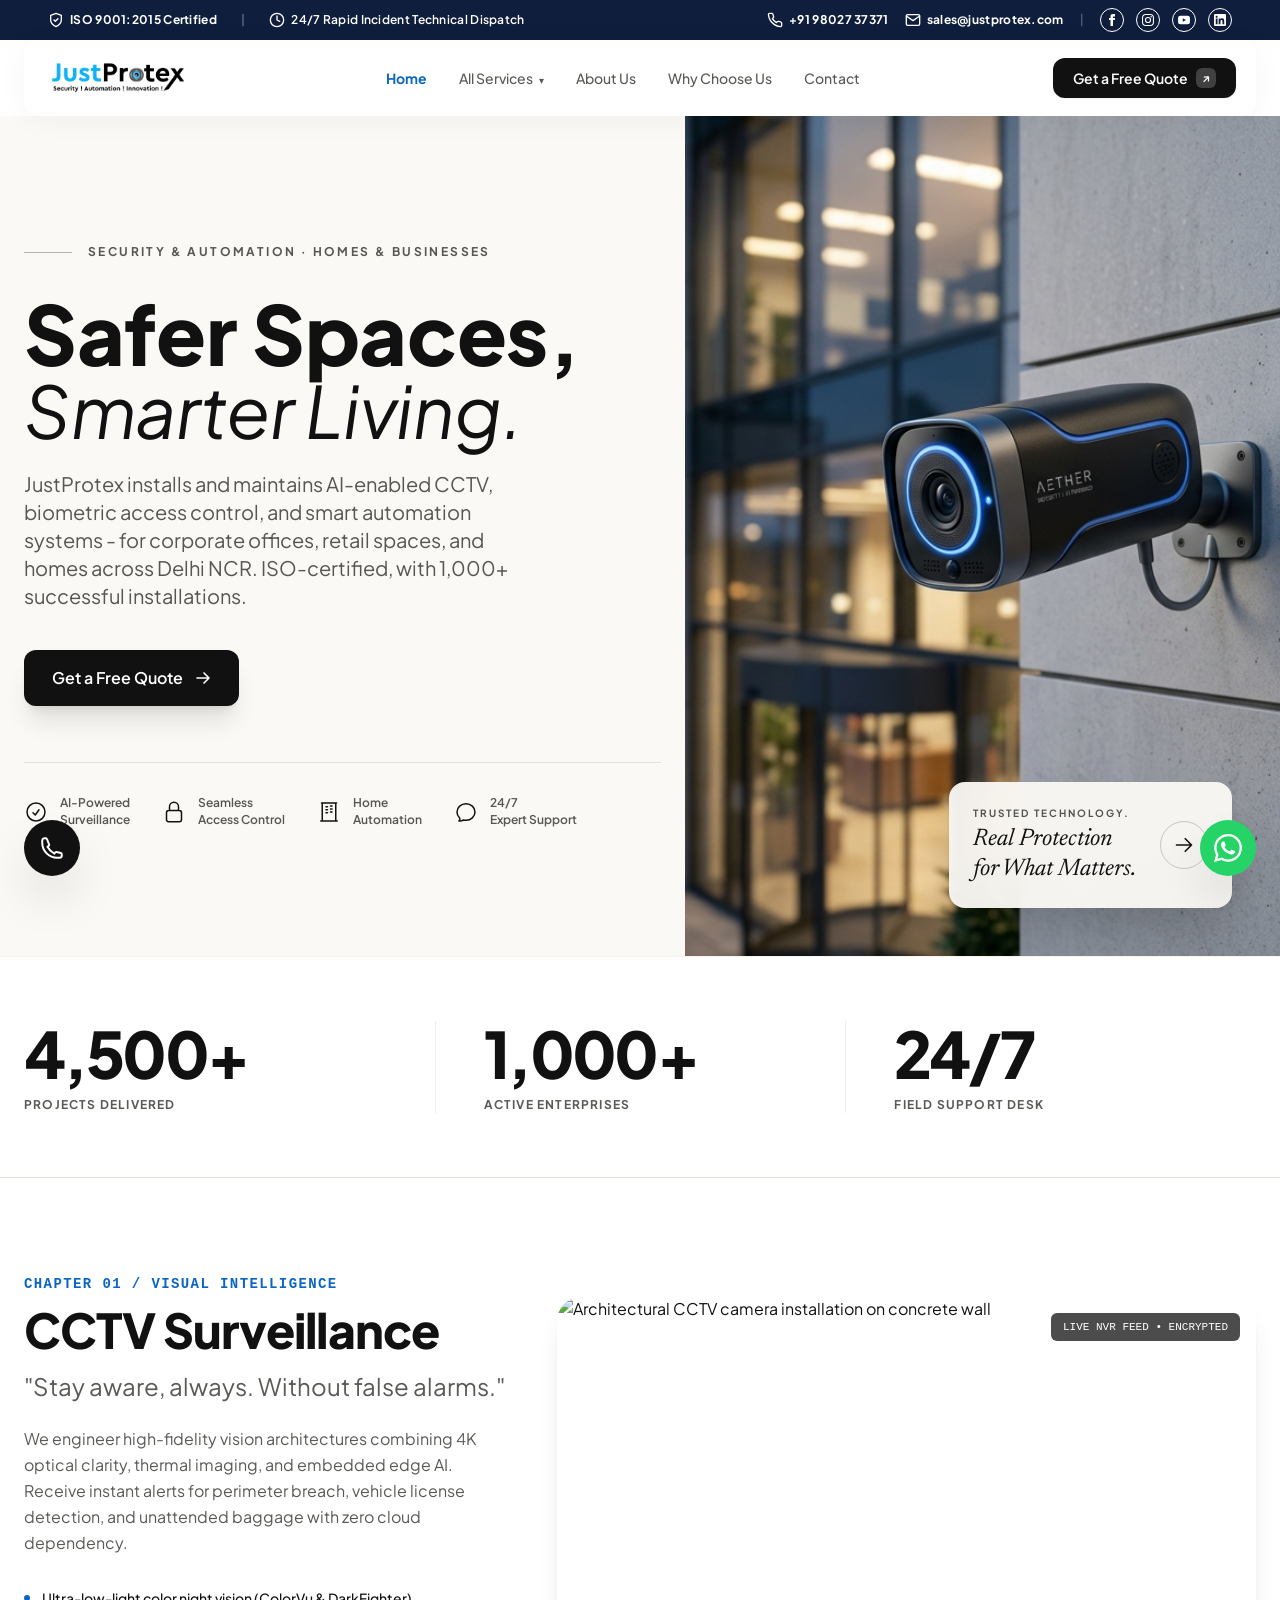
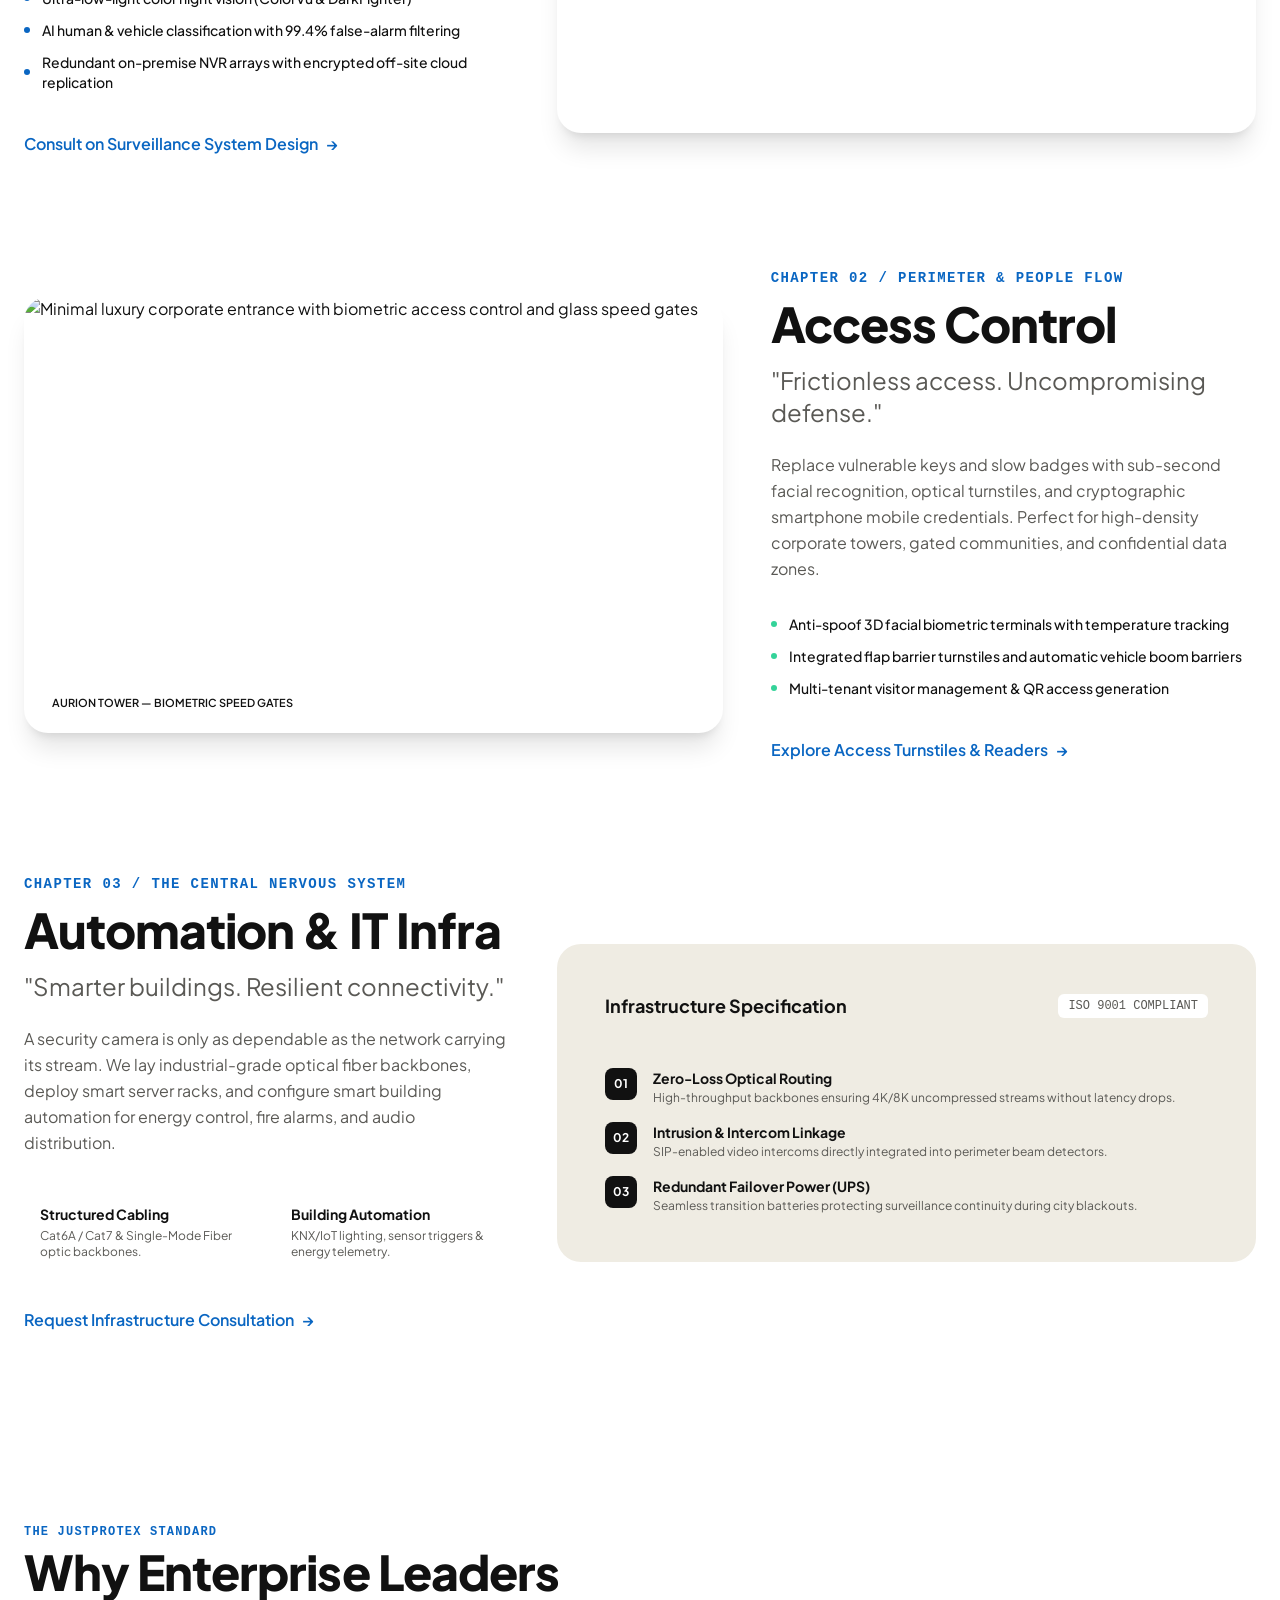
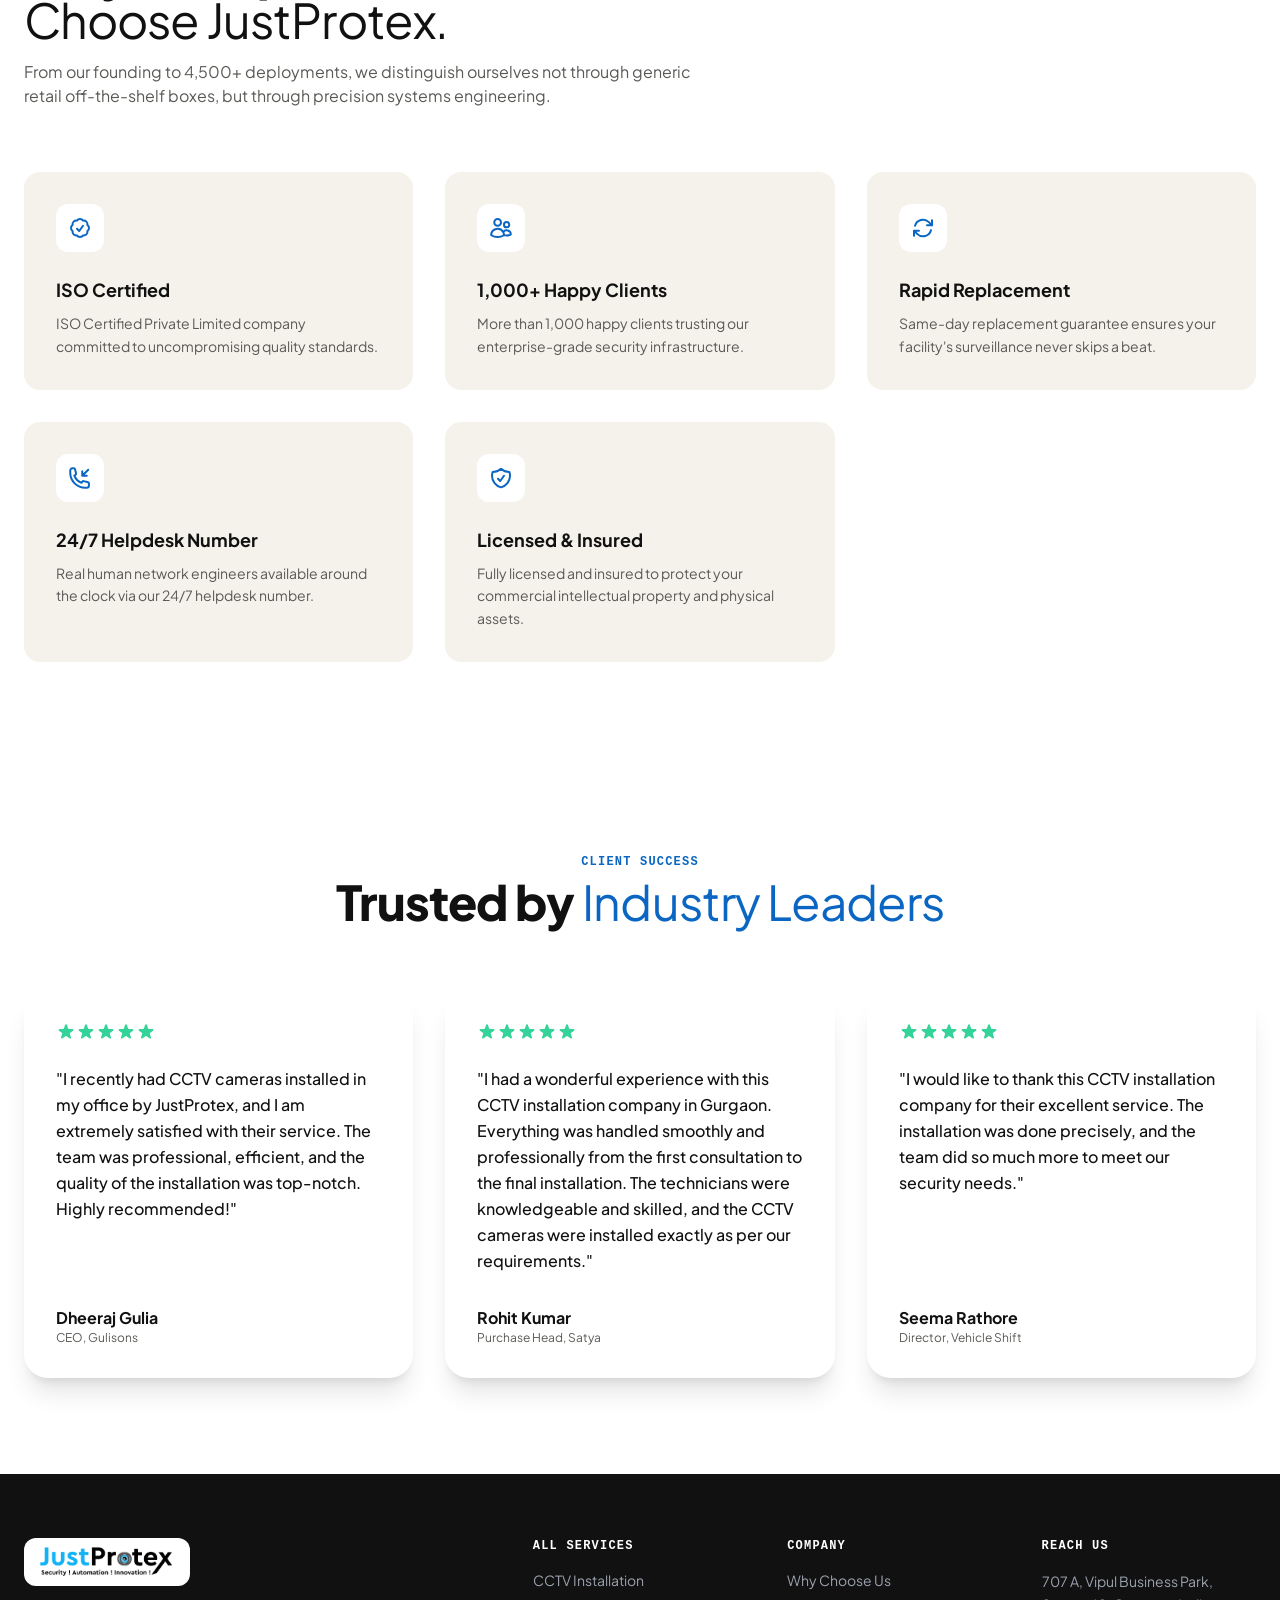
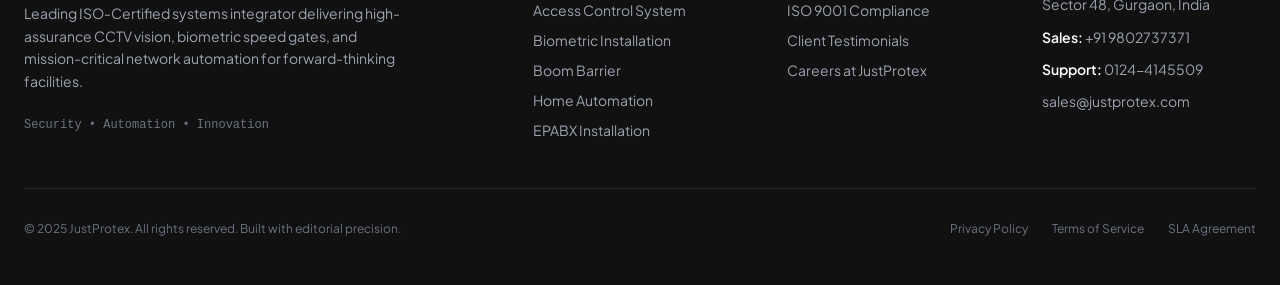
==== commit 6c26bf70: "Rebuild hero section layout to use CSS grid content-driven height" ====
--- a/index.html
+++ b/index.html
@@ -27,20 +27,73 @@
     .lg\:text-72px { font-size: 72px !important; }
   }
 </style>
-<section class="relative bg-brand-ivory border-b border-brand-border/30 overflow-hidden" data-purpose="hero-section">
+<section class="hero-section bg-brand-ivory border-b border-brand-border/30" data-purpose="hero-section">
   
-  <!-- Right Image Area (Full Bleed) -->
-  <div class="relative w-full h-[400px] sm:h-[500px] lg:absolute lg:top-0 lg:bottom-0 lg:right-0 lg:w-[55%] lg:h-full z-0">
-    <!-- The Image -->
-    <img src="images/hero_ai_camera.jpg" class="absolute inset-0 w-full h-full object-cover object-center lg:object-left" alt="Modern AI surveillance camera">
+  <!-- Left Content Container -->
+  <div class="flex flex-col justify-center px-4 sm:px-6 lg:pl-[max(1rem,calc(50vw-40rem))] xl:pl-[max(1.5rem,calc(50vw-40rem))] pt-12 pb-16 lg:py-24 xl:py-32">
+    <div class="max-w-xl lg:max-w-3xl w-full mx-auto lg:mx-0 lg:pr-8">
+      
+      <!-- Eyebrow Badge (Horizontal line + text) -->
+      <div class="flex items-center gap-4 mb-8">
+        <div class="h-[1px] w-12 bg-brand-charcoal/30"></div>
+        <span class="text-[10px] sm:text-xs font-bold tracking-[0.2em] text-brand-charcoal/70 uppercase">
+          SECURITY &amp; AUTOMATION &middot; HOMES &amp; BUSINESSES
+        </span>
+      </div>
+
+      <!-- Headline -->
+      <h1 class="text-brand-charcoal mb-6 font-sans tracking-tight" style="line-height: 0.88;">
+        <span class="block font-extrabold text-5xl sm:text-6xl md:text-7xl lg:text-82px">Safer Spaces,</span>
+        <span class="block font-normal italic text-4xl sm:text-5xl md:text-6xl lg:text-72px mt-2">Smarter Living.</span>
+      </h1>
+      
+      <!-- Description -->
+      <p class="text-lg md:text-xl text-brand-charcoal/70 font-normal leading-relaxed max-w-lg mb-10">
+        JustProtex installs and maintains AI-enabled CCTV, biometric access control, and smart automation systems - for corporate offices, retail spaces, and homes across Delhi NCR. ISO-certified, with 1,000+ successful installations.
+      </p>
+      
+      <!-- Action Buttons -->
+      <div class="flex items-center gap-4 mb-14">
+        <a class="inline-flex items-center gap-3 bg-brand-charcoal text-white font-semibold text-sm sm:text-base px-7 py-4 rounded-xl hover:bg-brand-blue transition-colors shadow-xl group" href="contact.html">
+          <span>Get a Free Quote</span>
+          <svg class="w-4 h-4 group-hover:translate-x-1 transition-transform" fill="none" stroke="currentColor" stroke-width="2.5" viewBox="0 0 24 24"><path stroke-linecap="round" stroke-linejoin="round" d="M13.5 4.5 21 12m0 0-7.5 7.5M21 12H3"></path></svg>
+        </a>
+      </div>
+
+      <!-- Features Row -->
+      <div class="flex flex-wrap lg:flex-nowrap gap-6 lg:gap-8 pt-8 border-t border-brand-charcoal/10 max-w-3xl">
+        <div class="flex items-center gap-3 w-[45%] lg:w-auto">
+          <svg class="w-6 h-6 text-brand-charcoal flex-shrink-0" fill="none" stroke="currentColor" stroke-width="1.5" viewBox="0 0 24 24"><path stroke-linecap="round" stroke-linejoin="round" d="M9 12.75 11.25 15 15 9.75M21 12a9 9 0 1 1-18 0 9 9 0 0 1 18 0Z" /></svg>
+          <span class="text-xs font-semibold text-brand-charcoal/70 leading-snug">AI-Powered<br>Surveillance</span>
+        </div>
+        <div class="flex items-center gap-3 w-[45%] lg:w-auto">
+          <svg class="w-6 h-6 text-brand-charcoal flex-shrink-0" fill="none" stroke="currentColor" stroke-width="1.5" viewBox="0 0 24 24"><path stroke-linecap="round" stroke-linejoin="round" d="M16.5 10.5V6.75a4.5 4.5 0 1 0-9 0v3.75m-.75 11.25h10.5a2.25 2.25 0 0 0 2.25-2.25v-6.75a2.25 2.25 0 0 0-2.25-2.25H6.75a2.25 2.25 0 0 0-2.25 2.25v6.75a2.25 2.25 0 0 0 2.25 2.25Z" /></svg>
+          <span class="text-xs font-semibold text-brand-charcoal/70 leading-snug">Seamless<br>Access Control</span>
+        </div>
+        <div class="flex items-center gap-3 w-[45%] lg:w-auto">
+          <svg class="w-6 h-6 text-brand-charcoal flex-shrink-0" fill="none" stroke="currentColor" stroke-width="1.5" viewBox="0 0 24 24"><path stroke-linecap="round" stroke-linejoin="round" d="M3.75 21h16.5M4.5 3h15M5.25 3v18m13.5-18v18M9 6.75h1.5m-1.5 3h1.5m-1.5 3h1.5m3-6.75h1.5m-1.5 3h1.5m-1.5 3h1.5" /></svg>
+          <span class="text-xs font-semibold text-brand-charcoal/70 leading-snug">Home<br>Automation</span>
+        </div>
+        <div class="flex items-center gap-3 w-[45%] lg:w-auto">
+          <svg class="w-6 h-6 text-brand-charcoal flex-shrink-0" fill="none" stroke="currentColor" stroke-width="1.5" viewBox="0 0 24 24"><path stroke-linecap="round" stroke-linejoin="round" d="M12 20.25c4.97 0 9-3.694 9-8.25s-4.03-8.25-9-8.25S3 7.444 3 12c0 2.104.859 4.023 2.273 5.48.432.447.74 1.04.586 1.641a4.483 4.483 0 0 1-.923 1.785A5.969 5.969 0 0 0 6 21c1.282 0 2.47-.402 3.445-1.087.81.22 1.668.337 2.555.337Z" /></svg>
+          <span class="text-xs font-semibold text-brand-charcoal/70 leading-snug">24/7<br>Expert Support</span>
+        </div>
+      </div>
+
+    </div>
+  </div>
+  
+  <!-- Right Image Area -->
+  <div class="hero-image-wrap relative min-h-[400px] lg:min-h-0">
+    <img src="images/hero_ai_camera.jpg" alt="Modern AI surveillance camera" class="absolute inset-0">
     
     <!-- Desktop Fade Overlay to blend into the ivory background -->
-    <div class="hidden lg:block absolute inset-y-0 left-0 w-64 bg-gradient-to-r from-brand-ivory via-brand-ivory/80 to-transparent"></div>
+    <div class="hidden lg:block absolute inset-y-0 left-0 w-32 bg-gradient-to-r from-brand-ivory to-transparent"></div>
     
     <!-- Mobile Fade Overlay (bottom to top) -->
     <div class="block lg:hidden absolute inset-x-0 bottom-0 h-32 bg-gradient-to-t from-brand-ivory to-transparent"></div>
     
-    <!-- Overlaid Caption Card (matching reference exactly) -->
+    <!-- Overlaid Caption Card -->
     <div class="hidden md:flex absolute bottom-8 right-8 lg:bottom-12 lg:right-12 bg-brand-ivory/95 backdrop-blur-xl rounded-2xl p-6 shadow-2xl items-center gap-6 z-20 max-w-[320px]">
       <div>
         <span class="text-[10px] font-bold tracking-[0.2em] text-brand-charcoal/70 uppercase block mb-1">Trusted Technology.</span>
@@ -54,61 +107,6 @@
     </div>
   </div>
 
-  <!-- Left Content Container -->
-  <div class="max-w-7xl mx-auto px-4 sm:px-6 relative z-10">
-    <div class="grid grid-cols-1 lg:grid-cols-12">
-      <div class="lg:col-span-7 pt-12 pb-16 lg:py-24 xl:py-32 flex flex-col justify-center">
-        
-        <!-- Eyebrow Badge (Horizontal line + text) -->
-        <div class="flex items-center gap-4 mb-8">
-          <div class="h-[1px] w-12 bg-brand-charcoal/30"></div>
-          <span class="text-[10px] sm:text-xs font-bold tracking-[0.2em] text-brand-charcoal/70 uppercase">
-            SECURITY &amp; AUTOMATION &middot; HOMES &amp; BUSINESSES
-          </span>
-        </div>
-
-        <!-- Headline -->
-        <h1 class="text-brand-charcoal mb-6 font-sans tracking-tight" style="line-height: 0.88;">
-          <span class="block font-extrabold text-5xl sm:text-6xl md:text-7xl lg:text-82px">Safer Spaces,</span>
-          <span class="block font-normal italic text-4xl sm:text-5xl md:text-6xl lg:text-72px mt-2">Smarter Living.</span>
-        </h1>
-        
-        <!-- Description -->
-        <p class="text-lg md:text-xl text-brand-charcoal/70 font-normal leading-relaxed max-w-lg mb-10">
-          JustProtex installs and maintains AI-enabled CCTV, biometric access control, and smart automation systems — for corporate offices, retail spaces, and homes across Delhi NCR. ISO-certified, with 1,000+ successful installations.
-        </p>
-        
-        <!-- Action Buttons -->
-        <div class="flex items-center gap-4 mb-14">
-          <a class="inline-flex items-center gap-3 bg-brand-charcoal text-white font-semibold text-sm sm:text-base px-7 py-4 rounded-xl hover:bg-brand-blue transition-colors shadow-xl group" href="contact.html">
-            <span>Get a Free Quote</span>
-            <svg class="w-4 h-4 group-hover:translate-x-1 transition-transform" fill="none" stroke="currentColor" stroke-width="2.5" viewBox="0 0 24 24"><path stroke-linecap="round" stroke-linejoin="round" d="M13.5 4.5 21 12m0 0-7.5 7.5M21 12H3"></path></svg>
-          </a>
-        </div>
-
-        <!-- Features Row -->
-        <div class="flex flex-wrap lg:flex-nowrap gap-6 lg:gap-8 pt-8 border-t border-brand-charcoal/10 max-w-3xl">
-          <div class="flex items-center gap-3 w-[45%] lg:w-auto">
-            <svg class="w-6 h-6 text-brand-charcoal flex-shrink-0" fill="none" stroke="currentColor" stroke-width="1.5" viewBox="0 0 24 24"><path stroke-linecap="round" stroke-linejoin="round" d="M9 12.75 11.25 15 15 9.75M21 12a9 9 0 1 1-18 0 9 9 0 0 1 18 0Z" /></svg>
-            <span class="text-xs font-semibold text-brand-charcoal/70 leading-snug">AI-Powered<br>Surveillance</span>
-          </div>
-          <div class="flex items-center gap-3 w-[45%] lg:w-auto">
-            <svg class="w-6 h-6 text-brand-charcoal flex-shrink-0" fill="none" stroke="currentColor" stroke-width="1.5" viewBox="0 0 24 24"><path stroke-linecap="round" stroke-linejoin="round" d="M16.5 10.5V6.75a4.5 4.5 0 1 0-9 0v3.75m-.75 11.25h10.5a2.25 2.25 0 0 0 2.25-2.25v-6.75a2.25 2.25 0 0 0-2.25-2.25H6.75a2.25 2.25 0 0 0-2.25 2.25v6.75a2.25 2.25 0 0 0 2.25 2.25Z" /></svg>
-            <span class="text-xs font-semibold text-brand-charcoal/70 leading-snug">Seamless<br>Access Control</span>
-          </div>
-          <div class="flex items-center gap-3 w-[45%] lg:w-auto">
-            <svg class="w-6 h-6 text-brand-charcoal flex-shrink-0" fill="none" stroke="currentColor" stroke-width="1.5" viewBox="0 0 24 24"><path stroke-linecap="round" stroke-linejoin="round" d="M3.75 21h16.5M4.5 3h15M5.25 3v18m13.5-18v18M9 6.75h1.5m-1.5 3h1.5m-1.5 3h1.5m3-6.75h1.5m-1.5 3h1.5m-1.5 3h1.5" /></svg>
-            <span class="text-xs font-semibold text-brand-charcoal/70 leading-snug">Home<br>Automation</span>
-          </div>
-          <div class="flex items-center gap-3 w-[45%] lg:w-auto">
-            <svg class="w-6 h-6 text-brand-charcoal flex-shrink-0" fill="none" stroke="currentColor" stroke-width="1.5" viewBox="0 0 24 24"><path stroke-linecap="round" stroke-linejoin="round" d="M12 20.25c4.97 0 9-3.694 9-8.25s-4.03-8.25-9-8.25S3 7.444 3 12c0 2.104.859 4.023 2.273 5.48.432.447.74 1.04.586 1.641a4.483 4.483 0 0 1-.923 1.785A5.969 5.969 0 0 0 6 21c1.282 0 2.47-.402 3.445-1.087.81.22 1.668.337 2.555.337Z" /></svg>
-            <span class="text-xs font-semibold text-brand-charcoal/70 leading-snug">24/7<br>Expert Support</span>
-          </div>
-        </div>
-
-      </div>
-    </div>
-  </div>
 </section>
 <!-- END: HeroSection -->
 
--- a/css/styles.css
+++ b/css/styles.css
@@ -3301,3 +3301,62 @@
 
 #header-placeholder { min-height: 110px; }
 .desktop-nav a.active, .mobile-nav-panel a.active { color: #0A66C2 !important; font-weight: 700; }
+
+
+/* --- Team Photo Card --- */
+.team-photo-wrap {
+  display: flex;
+  justify-content: center;
+  margin-bottom: 1.25rem;
+}
+
+.team-photo {
+  width: 100%;
+  max-width: 280px;
+  aspect-ratio: 1 / 1;
+  object-fit: cover;
+  object-position: top;
+  border: 1px solid #e5e7eb;
+  border-radius: 12px;
+  box-shadow: 0 8px 24px rgba(3, 14, 22, 0.08);
+  display: block;
+  transition: transform 0.5s ease;
+}
+
+.group:hover .team-photo {
+  transform: scale(1.03);
+}
+
+
+/* Safety net to prevent horizontal overflow */
+body {
+  overflow-x: hidden;
+}
+
+
+/* --- Hero Layout Fix --- */
+.hero-section {
+  display: flex;
+  flex-direction: column;
+  overflow: hidden;
+}
+
+@media (min-width: 1024px) {
+  .hero-section {
+    display: grid;
+    grid-template-columns: 1.15fr 1fr; /* Slightly wider left column to match CCTV 7:5 proportions */
+    align-items: stretch;
+  }
+}
+
+.hero-image-wrap {
+  min-width: 0;
+  height: 100%;
+}
+
+.hero-image-wrap img {
+  width: 100%;
+  height: 100%;
+  object-fit: cover;
+  display: block;
+}
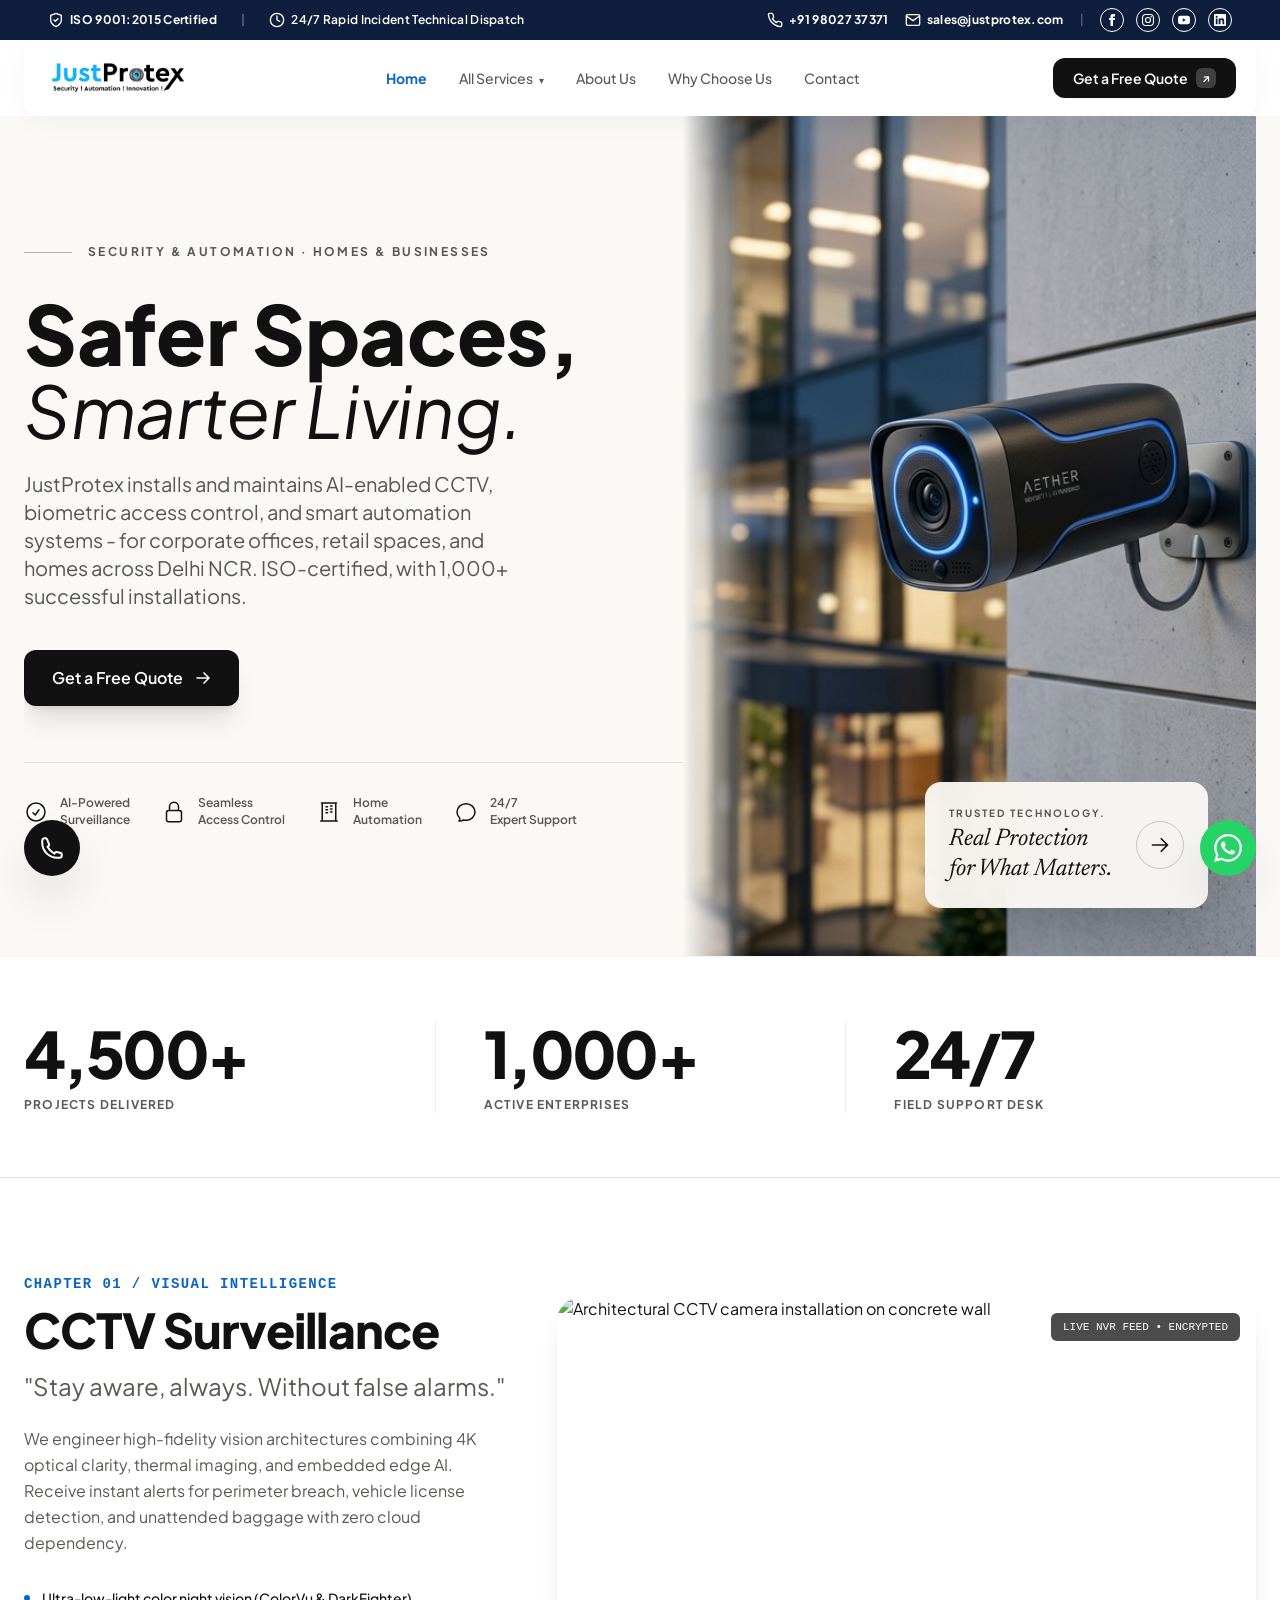
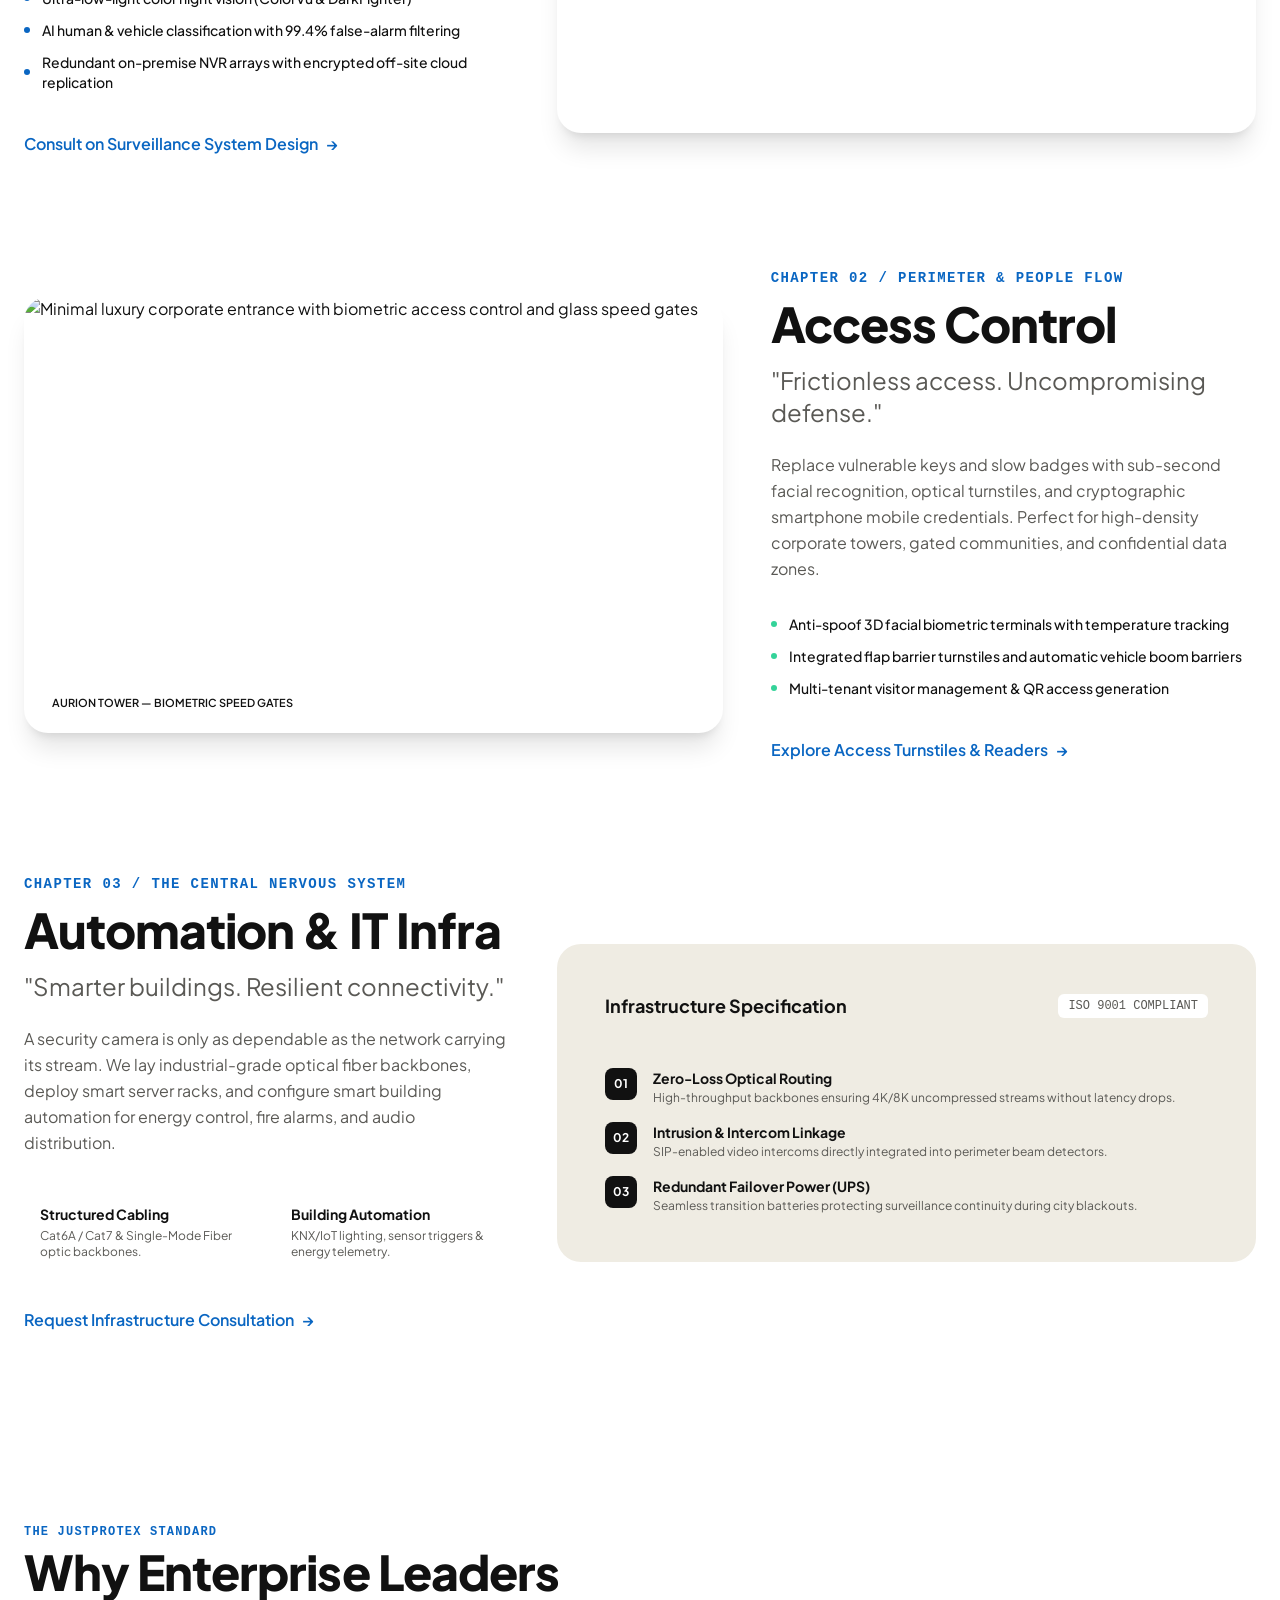
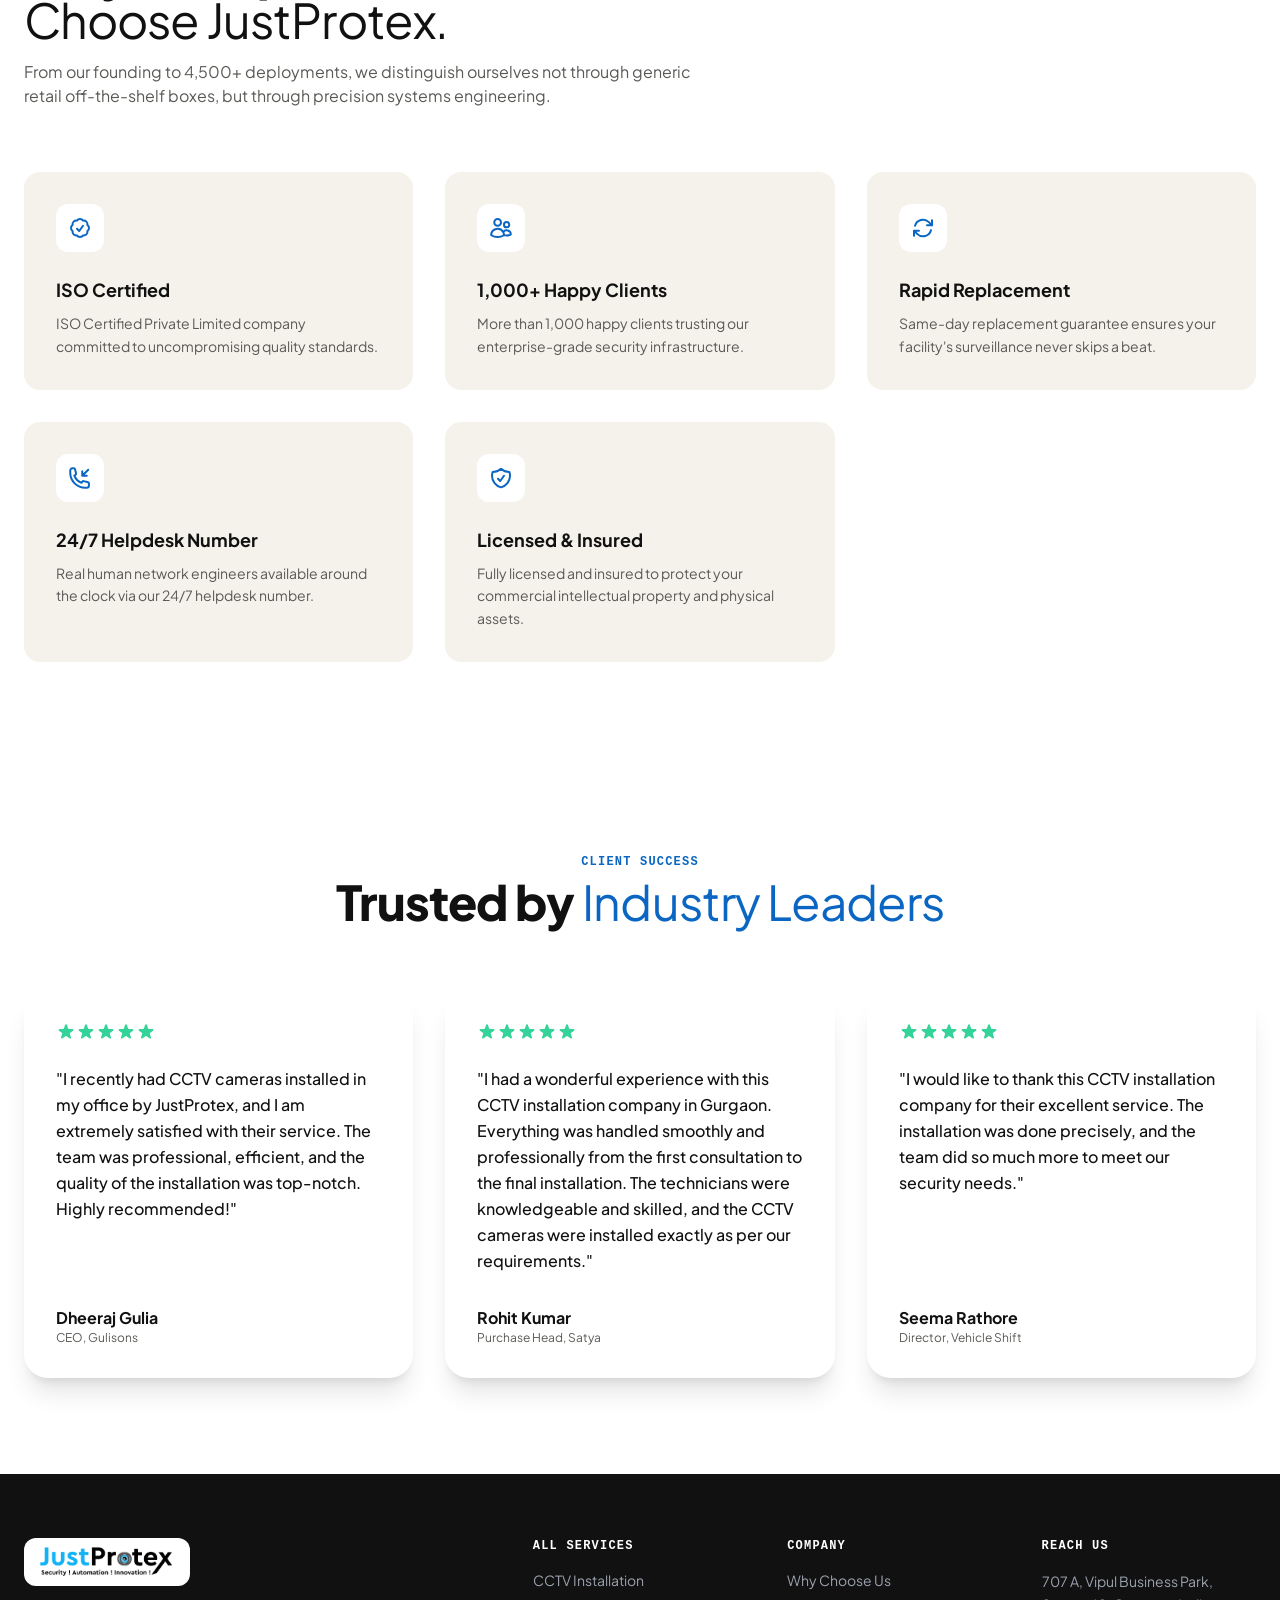
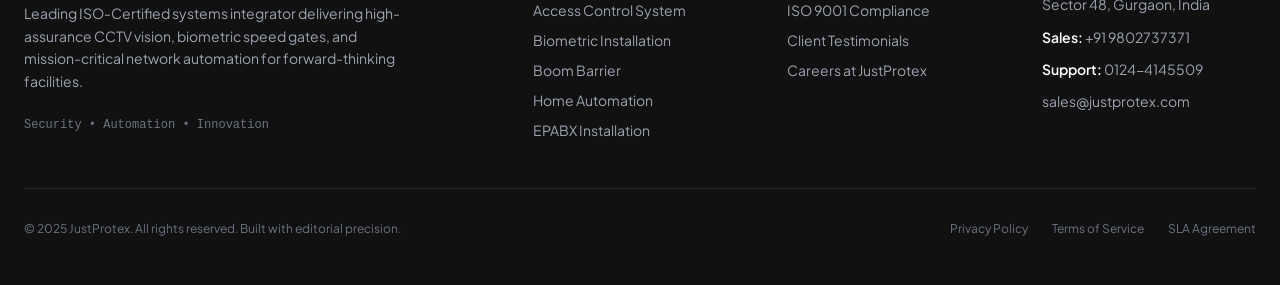
==== commit 20aa5cc5: "Fix hero regressions: max-width container to prevent horizontal drift and CSS mask gradient for soft" ====
--- a/index.html
+++ b/index.html
@@ -27,86 +27,84 @@
     .lg\:text-72px { font-size: 72px !important; }
   }
 </style>
-<section class="hero-section bg-brand-ivory border-b border-brand-border/30" data-purpose="hero-section">
+<section class="bg-brand-ivory border-b border-brand-border/30 overflow-hidden" data-purpose="hero-section">
+  <div class="max-w-7xl mx-auto px-4 sm:px-6">
+    <div class="hero-section">
+      
+      <!-- Left Content Container -->
+      <div class="flex flex-col justify-center pt-12 pb-16 lg:py-24 xl:py-32 lg:pr-8 xl:pr-12 relative z-10">
+        <div class="max-w-xl lg:max-w-3xl w-full">
+          
+          <!-- Eyebrow Badge (Horizontal line + text) -->
+          <div class="flex items-center gap-4 mb-8">
+            <div class="h-[1px] w-12 bg-brand-charcoal/30"></div>
+            <span class="text-[10px] sm:text-xs font-bold tracking-[0.2em] text-brand-charcoal/70 uppercase">
+              SECURITY &amp; AUTOMATION &middot; HOMES &amp; BUSINESSES
+            </span>
+          </div>
+    
+          <!-- Headline -->
+          <h1 class="text-brand-charcoal mb-6 font-sans tracking-tight" style="line-height: 0.88;">
+            <span class="block font-extrabold text-5xl sm:text-6xl md:text-7xl lg:text-82px">Safer Spaces,</span>
+            <span class="block font-normal italic text-4xl sm:text-5xl md:text-6xl lg:text-72px mt-2">Smarter Living.</span>
+          </h1>
+          
+          <!-- Description -->
+          <p class="text-lg md:text-xl text-brand-charcoal/70 font-normal leading-relaxed max-w-lg mb-10">
+            JustProtex installs and maintains AI-enabled CCTV, biometric access control, and smart automation systems - for corporate offices, retail spaces, and homes across Delhi NCR. ISO-certified, with 1,000+ successful installations.
+          </p>
+          
+          <!-- Action Buttons -->
+          <div class="flex items-center gap-4 mb-14">
+            <a class="inline-flex items-center gap-3 bg-brand-charcoal text-white font-semibold text-sm sm:text-base px-7 py-4 rounded-xl hover:bg-brand-blue transition-colors shadow-xl group" href="contact.html">
+              <span>Get a Free Quote</span>
+              <svg class="w-4 h-4 group-hover:translate-x-1 transition-transform" fill="none" stroke="currentColor" stroke-width="2.5" viewBox="0 0 24 24"><path stroke-linecap="round" stroke-linejoin="round" d="M13.5 4.5 21 12m0 0-7.5 7.5M21 12H3"></path></svg>
+            </a>
+          </div>
+    
+          <!-- Features Row -->
+          <div class="flex flex-wrap lg:flex-nowrap gap-6 lg:gap-8 pt-8 border-t border-brand-charcoal/10 max-w-3xl">
+            <div class="flex items-center gap-3 w-[45%] lg:w-auto">
+              <svg class="w-6 h-6 text-brand-charcoal flex-shrink-0" fill="none" stroke="currentColor" stroke-width="1.5" viewBox="0 0 24 24"><path stroke-linecap="round" stroke-linejoin="round" d="M9 12.75 11.25 15 15 9.75M21 12a9 9 0 1 1-18 0 9 9 0 0 1 18 0Z" /></svg>
+              <span class="text-xs font-semibold text-brand-charcoal/70 leading-snug">AI-Powered<br>Surveillance</span>
+            </div>
+            <div class="flex items-center gap-3 w-[45%] lg:w-auto">
+              <svg class="w-6 h-6 text-brand-charcoal flex-shrink-0" fill="none" stroke="currentColor" stroke-width="1.5" viewBox="0 0 24 24"><path stroke-linecap="round" stroke-linejoin="round" d="M16.5 10.5V6.75a4.5 4.5 0 1 0-9 0v3.75m-.75 11.25h10.5a2.25 2.25 0 0 0 2.25-2.25v-6.75a2.25 2.25 0 0 0-2.25-2.25H6.75a2.25 2.25 0 0 0-2.25 2.25v6.75a2.25 2.25 0 0 0 2.25 2.25Z" /></svg>
+              <span class="text-xs font-semibold text-brand-charcoal/70 leading-snug">Seamless<br>Access Control</span>
+            </div>
+            <div class="flex items-center gap-3 w-[45%] lg:w-auto">
+              <svg class="w-6 h-6 text-brand-charcoal flex-shrink-0" fill="none" stroke="currentColor" stroke-width="1.5" viewBox="0 0 24 24"><path stroke-linecap="round" stroke-linejoin="round" d="M3.75 21h16.5M4.5 3h15M5.25 3v18m13.5-18v18M9 6.75h1.5m-1.5 3h1.5m-1.5 3h1.5m3-6.75h1.5m-1.5 3h1.5m-1.5 3h1.5" /></svg>
+              <span class="text-xs font-semibold text-brand-charcoal/70 leading-snug">Home<br>Automation</span>
+            </div>
+            <div class="flex items-center gap-3 w-[45%] lg:w-auto">
+              <svg class="w-6 h-6 text-brand-charcoal flex-shrink-0" fill="none" stroke="currentColor" stroke-width="1.5" viewBox="0 0 24 24"><path stroke-linecap="round" stroke-linejoin="round" d="M12 20.25c4.97 0 9-3.694 9-8.25s-4.03-8.25-9-8.25S3 7.444 3 12c0 2.104.859 4.023 2.273 5.48.432.447.74 1.04.586 1.641a4.483 4.483 0 0 1-.923 1.785A5.969 5.969 0 0 0 6 21c1.282 0 2.47-.402 3.445-1.087.81.22 1.668.337 2.555.337Z" /></svg>
+              <span class="text-xs font-semibold text-brand-charcoal/70 leading-snug">24/7<br>Expert Support</span>
+            </div>
+          </div>
   
-  <!-- Left Content Container -->
-  <div class="flex flex-col justify-center px-4 sm:px-6 lg:pl-[max(1rem,calc(50vw-40rem))] xl:pl-[max(1.5rem,calc(50vw-40rem))] pt-12 pb-16 lg:py-24 xl:py-32">
-    <div class="max-w-xl lg:max-w-3xl w-full mx-auto lg:mx-0 lg:pr-8">
-      
-      <!-- Eyebrow Badge (Horizontal line + text) -->
-      <div class="flex items-center gap-4 mb-8">
-        <div class="h-[1px] w-12 bg-brand-charcoal/30"></div>
-        <span class="text-[10px] sm:text-xs font-bold tracking-[0.2em] text-brand-charcoal/70 uppercase">
-          SECURITY &amp; AUTOMATION &middot; HOMES &amp; BUSINESSES
-        </span>
-      </div>
-
-      <!-- Headline -->
-      <h1 class="text-brand-charcoal mb-6 font-sans tracking-tight" style="line-height: 0.88;">
-        <span class="block font-extrabold text-5xl sm:text-6xl md:text-7xl lg:text-82px">Safer Spaces,</span>
-        <span class="block font-normal italic text-4xl sm:text-5xl md:text-6xl lg:text-72px mt-2">Smarter Living.</span>
-      </h1>
-      
-      <!-- Description -->
-      <p class="text-lg md:text-xl text-brand-charcoal/70 font-normal leading-relaxed max-w-lg mb-10">
-        JustProtex installs and maintains AI-enabled CCTV, biometric access control, and smart automation systems - for corporate offices, retail spaces, and homes across Delhi NCR. ISO-certified, with 1,000+ successful installations.
-      </p>
-      
-      <!-- Action Buttons -->
-      <div class="flex items-center gap-4 mb-14">
-        <a class="inline-flex items-center gap-3 bg-brand-charcoal text-white font-semibold text-sm sm:text-base px-7 py-4 rounded-xl hover:bg-brand-blue transition-colors shadow-xl group" href="contact.html">
-          <span>Get a Free Quote</span>
-          <svg class="w-4 h-4 group-hover:translate-x-1 transition-transform" fill="none" stroke="currentColor" stroke-width="2.5" viewBox="0 0 24 24"><path stroke-linecap="round" stroke-linejoin="round" d="M13.5 4.5 21 12m0 0-7.5 7.5M21 12H3"></path></svg>
-        </a>
-      </div>
-
-      <!-- Features Row -->
-      <div class="flex flex-wrap lg:flex-nowrap gap-6 lg:gap-8 pt-8 border-t border-brand-charcoal/10 max-w-3xl">
-        <div class="flex items-center gap-3 w-[45%] lg:w-auto">
-          <svg class="w-6 h-6 text-brand-charcoal flex-shrink-0" fill="none" stroke="currentColor" stroke-width="1.5" viewBox="0 0 24 24"><path stroke-linecap="round" stroke-linejoin="round" d="M9 12.75 11.25 15 15 9.75M21 12a9 9 0 1 1-18 0 9 9 0 0 1 18 0Z" /></svg>
-          <span class="text-xs font-semibold text-brand-charcoal/70 leading-snug">AI-Powered<br>Surveillance</span>
         </div>
-        <div class="flex items-center gap-3 w-[45%] lg:w-auto">
-          <svg class="w-6 h-6 text-brand-charcoal flex-shrink-0" fill="none" stroke="currentColor" stroke-width="1.5" viewBox="0 0 24 24"><path stroke-linecap="round" stroke-linejoin="round" d="M16.5 10.5V6.75a4.5 4.5 0 1 0-9 0v3.75m-.75 11.25h10.5a2.25 2.25 0 0 0 2.25-2.25v-6.75a2.25 2.25 0 0 0-2.25-2.25H6.75a2.25 2.25 0 0 0-2.25 2.25v6.75a2.25 2.25 0 0 0 2.25 2.25Z" /></svg>
-          <span class="text-xs font-semibold text-brand-charcoal/70 leading-snug">Seamless<br>Access Control</span>
+      </div>
+      
+      <!-- Right Image Area -->
+      <div class="hero-image-wrap relative min-h-[400px] lg:min-h-0 -mx-4 sm:-mx-6 lg:mx-0">
+        <img src="images/hero_ai_camera.jpg" alt="Modern AI surveillance camera" class="absolute inset-0">
+        
+        <!-- Overlaid Caption Card -->
+        <div class="hidden md:flex absolute bottom-8 right-8 lg:bottom-12 lg:right-12 bg-brand-ivory/95 backdrop-blur-xl rounded-2xl p-6 shadow-2xl items-center gap-6 z-20 max-w-[320px]">
+          <div>
+            <span class="text-[10px] font-bold tracking-[0.2em] text-brand-charcoal/70 uppercase block mb-1">Trusted Technology.</span>
+            <p class="font-serif italic text-2xl text-brand-charcoal leading-tight">
+              Real Protection<br>for What Matters.
+            </p>
+          </div>
+          <div class="w-12 h-12 rounded-full border border-brand-charcoal/20 flex items-center justify-center text-brand-charcoal flex-shrink-0">
+            <svg class="w-5 h-5" fill="none" stroke="currentColor" stroke-width="2" viewBox="0 0 24 24"><path stroke-linecap="round" stroke-linejoin="round" d="M13.5 4.5 21 12m0 0-7.5 7.5M21 12H3"></path></svg>
+          </div>
         </div>
-        <div class="flex items-center gap-3 w-[45%] lg:w-auto">
-          <svg class="w-6 h-6 text-brand-charcoal flex-shrink-0" fill="none" stroke="currentColor" stroke-width="1.5" viewBox="0 0 24 24"><path stroke-linecap="round" stroke-linejoin="round" d="M3.75 21h16.5M4.5 3h15M5.25 3v18m13.5-18v18M9 6.75h1.5m-1.5 3h1.5m-1.5 3h1.5m3-6.75h1.5m-1.5 3h1.5m-1.5 3h1.5" /></svg>
-          <span class="text-xs font-semibold text-brand-charcoal/70 leading-snug">Home<br>Automation</span>
-        </div>
-        <div class="flex items-center gap-3 w-[45%] lg:w-auto">
-          <svg class="w-6 h-6 text-brand-charcoal flex-shrink-0" fill="none" stroke="currentColor" stroke-width="1.5" viewBox="0 0 24 24"><path stroke-linecap="round" stroke-linejoin="round" d="M12 20.25c4.97 0 9-3.694 9-8.25s-4.03-8.25-9-8.25S3 7.444 3 12c0 2.104.859 4.023 2.273 5.48.432.447.74 1.04.586 1.641a4.483 4.483 0 0 1-.923 1.785A5.969 5.969 0 0 0 6 21c1.282 0 2.47-.402 3.445-1.087.81.22 1.668.337 2.555.337Z" /></svg>
-          <span class="text-xs font-semibold text-brand-charcoal/70 leading-snug">24/7<br>Expert Support</span>
-        </div>
-      </div>
-
+      </div>
+  
     </div>
   </div>
-  
-  <!-- Right Image Area -->
-  <div class="hero-image-wrap relative min-h-[400px] lg:min-h-0">
-    <img src="images/hero_ai_camera.jpg" alt="Modern AI surveillance camera" class="absolute inset-0">
-    
-    <!-- Desktop Fade Overlay to blend into the ivory background -->
-    <div class="hidden lg:block absolute inset-y-0 left-0 w-32 bg-gradient-to-r from-brand-ivory to-transparent"></div>
-    
-    <!-- Mobile Fade Overlay (bottom to top) -->
-    <div class="block lg:hidden absolute inset-x-0 bottom-0 h-32 bg-gradient-to-t from-brand-ivory to-transparent"></div>
-    
-    <!-- Overlaid Caption Card -->
-    <div class="hidden md:flex absolute bottom-8 right-8 lg:bottom-12 lg:right-12 bg-brand-ivory/95 backdrop-blur-xl rounded-2xl p-6 shadow-2xl items-center gap-6 z-20 max-w-[320px]">
-      <div>
-        <span class="text-[10px] font-bold tracking-[0.2em] text-brand-charcoal/70 uppercase block mb-1">Trusted Technology.</span>
-        <p class="font-serif italic text-2xl text-brand-charcoal leading-tight">
-          Real Protection<br>for What Matters.
-        </p>
-      </div>
-      <div class="w-12 h-12 rounded-full border border-brand-charcoal/20 flex items-center justify-center text-brand-charcoal flex-shrink-0">
-        <svg class="w-5 h-5" fill="none" stroke="currentColor" stroke-width="2" viewBox="0 0 24 24"><path stroke-linecap="round" stroke-linejoin="round" d="M13.5 4.5 21 12m0 0-7.5 7.5M21 12H3"></path></svg>
-      </div>
-    </div>
-  </div>
-
 </section>
 <!-- END: HeroSection -->
 
--- a/css/styles.css
+++ b/css/styles.css
@@ -3352,6 +3352,8 @@
 .hero-image-wrap {
   min-width: 0;
   height: 100%;
+  -webkit-mask-image: linear-gradient(to right, transparent 0%, black 12%);
+  mask-image: linear-gradient(to right, transparent 0%, black 12%);
 }
 
 .hero-image-wrap img {
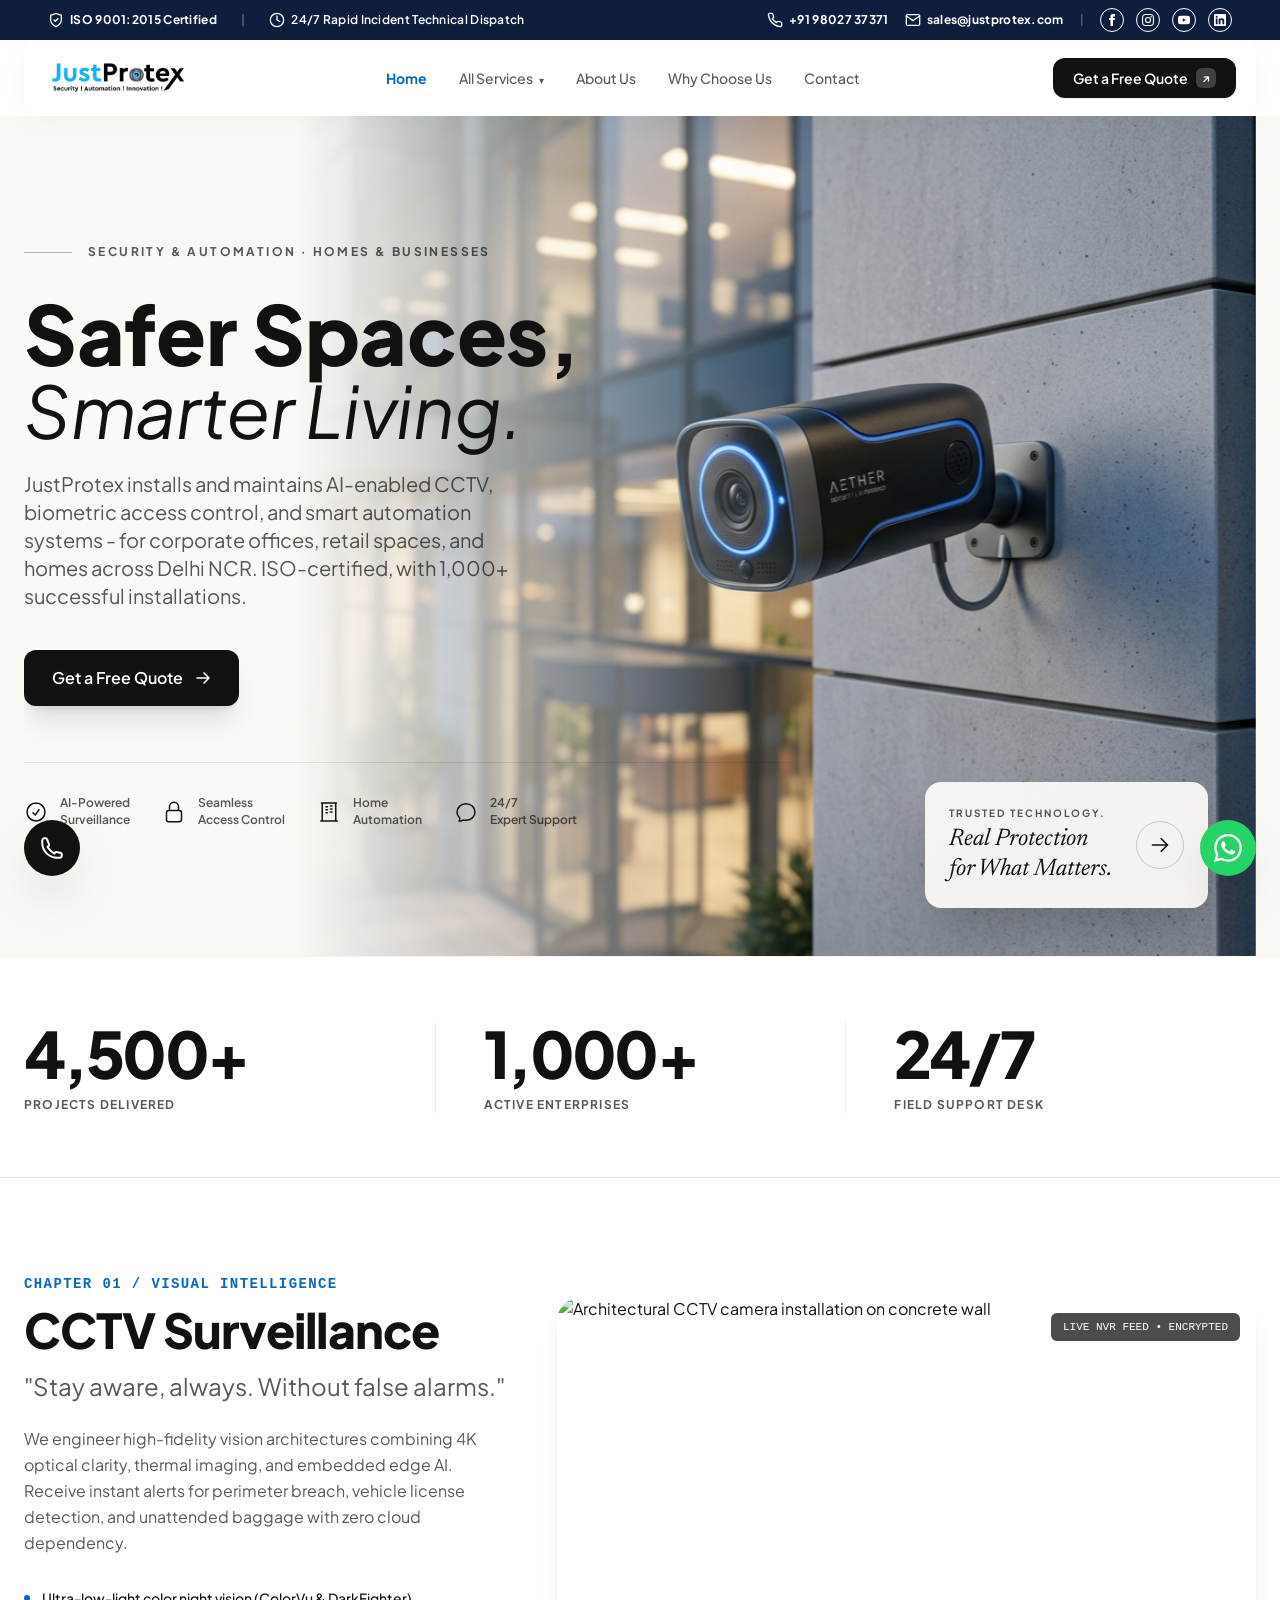
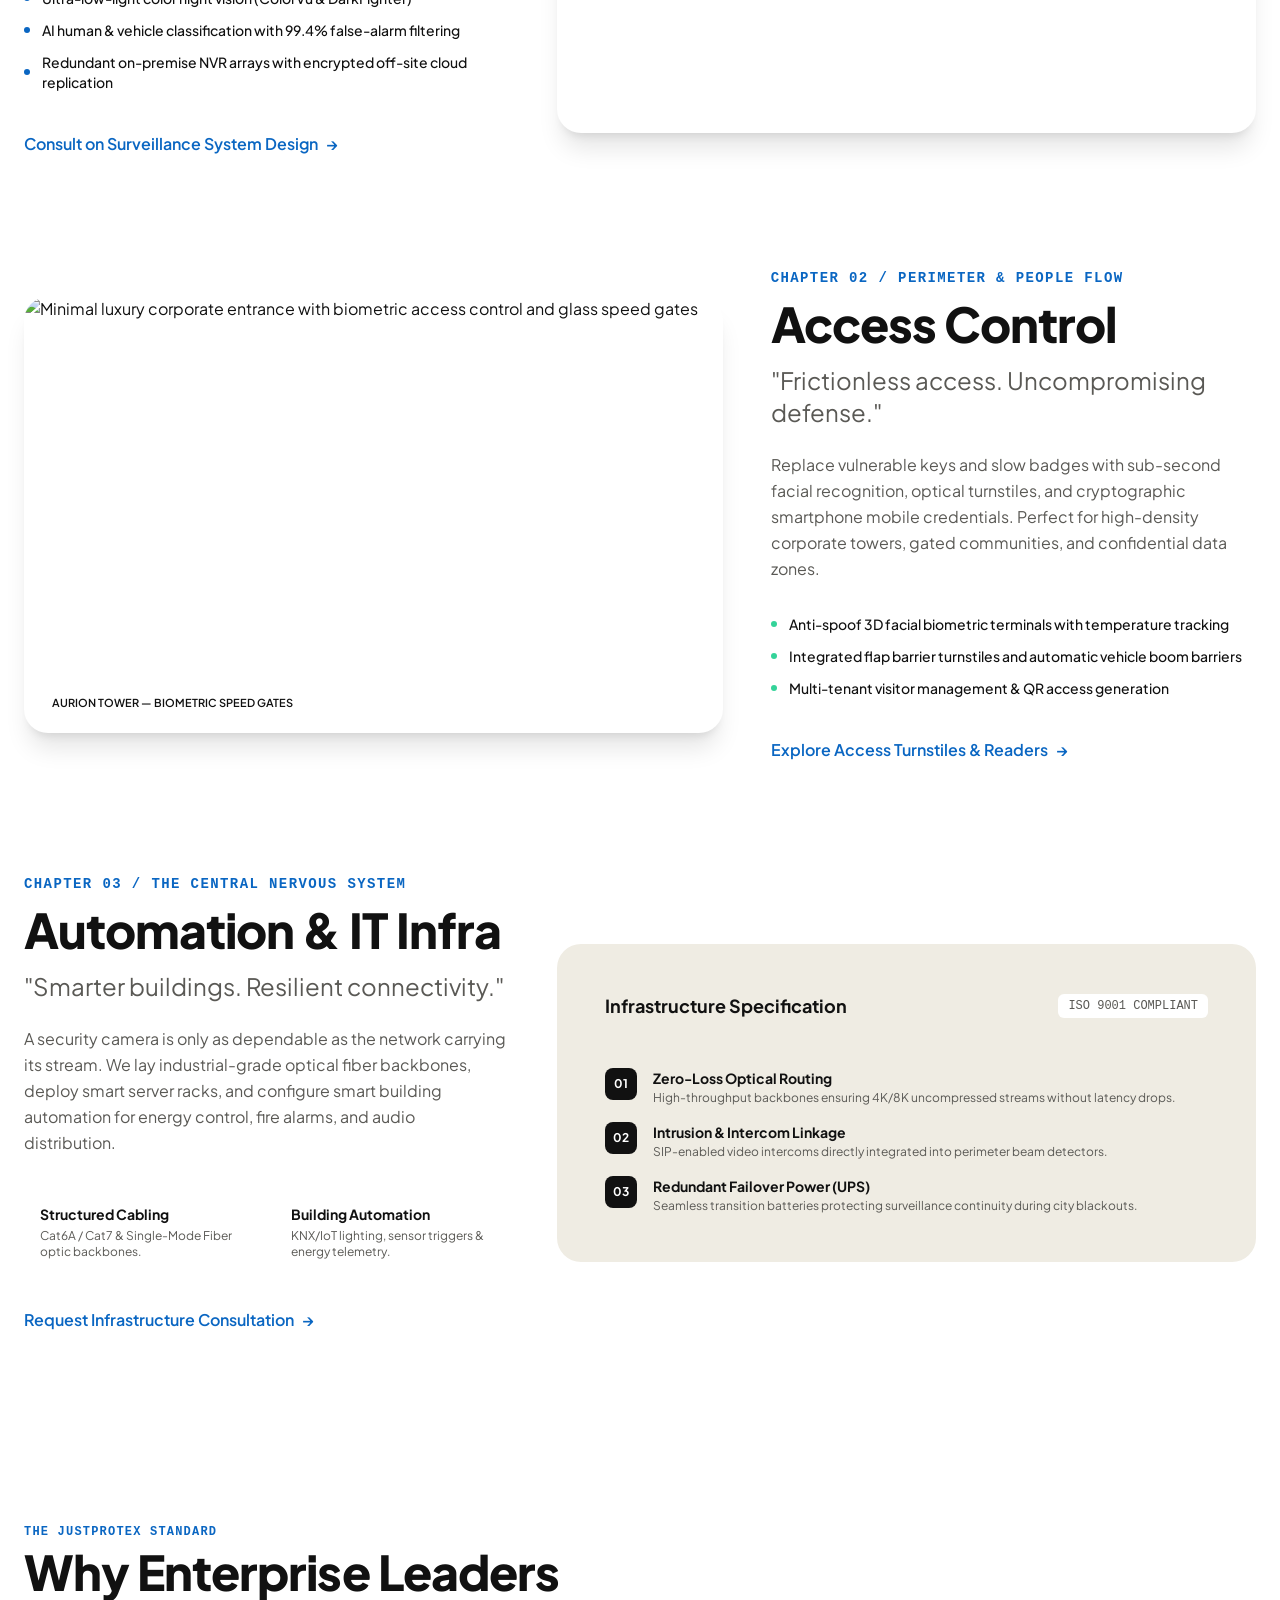
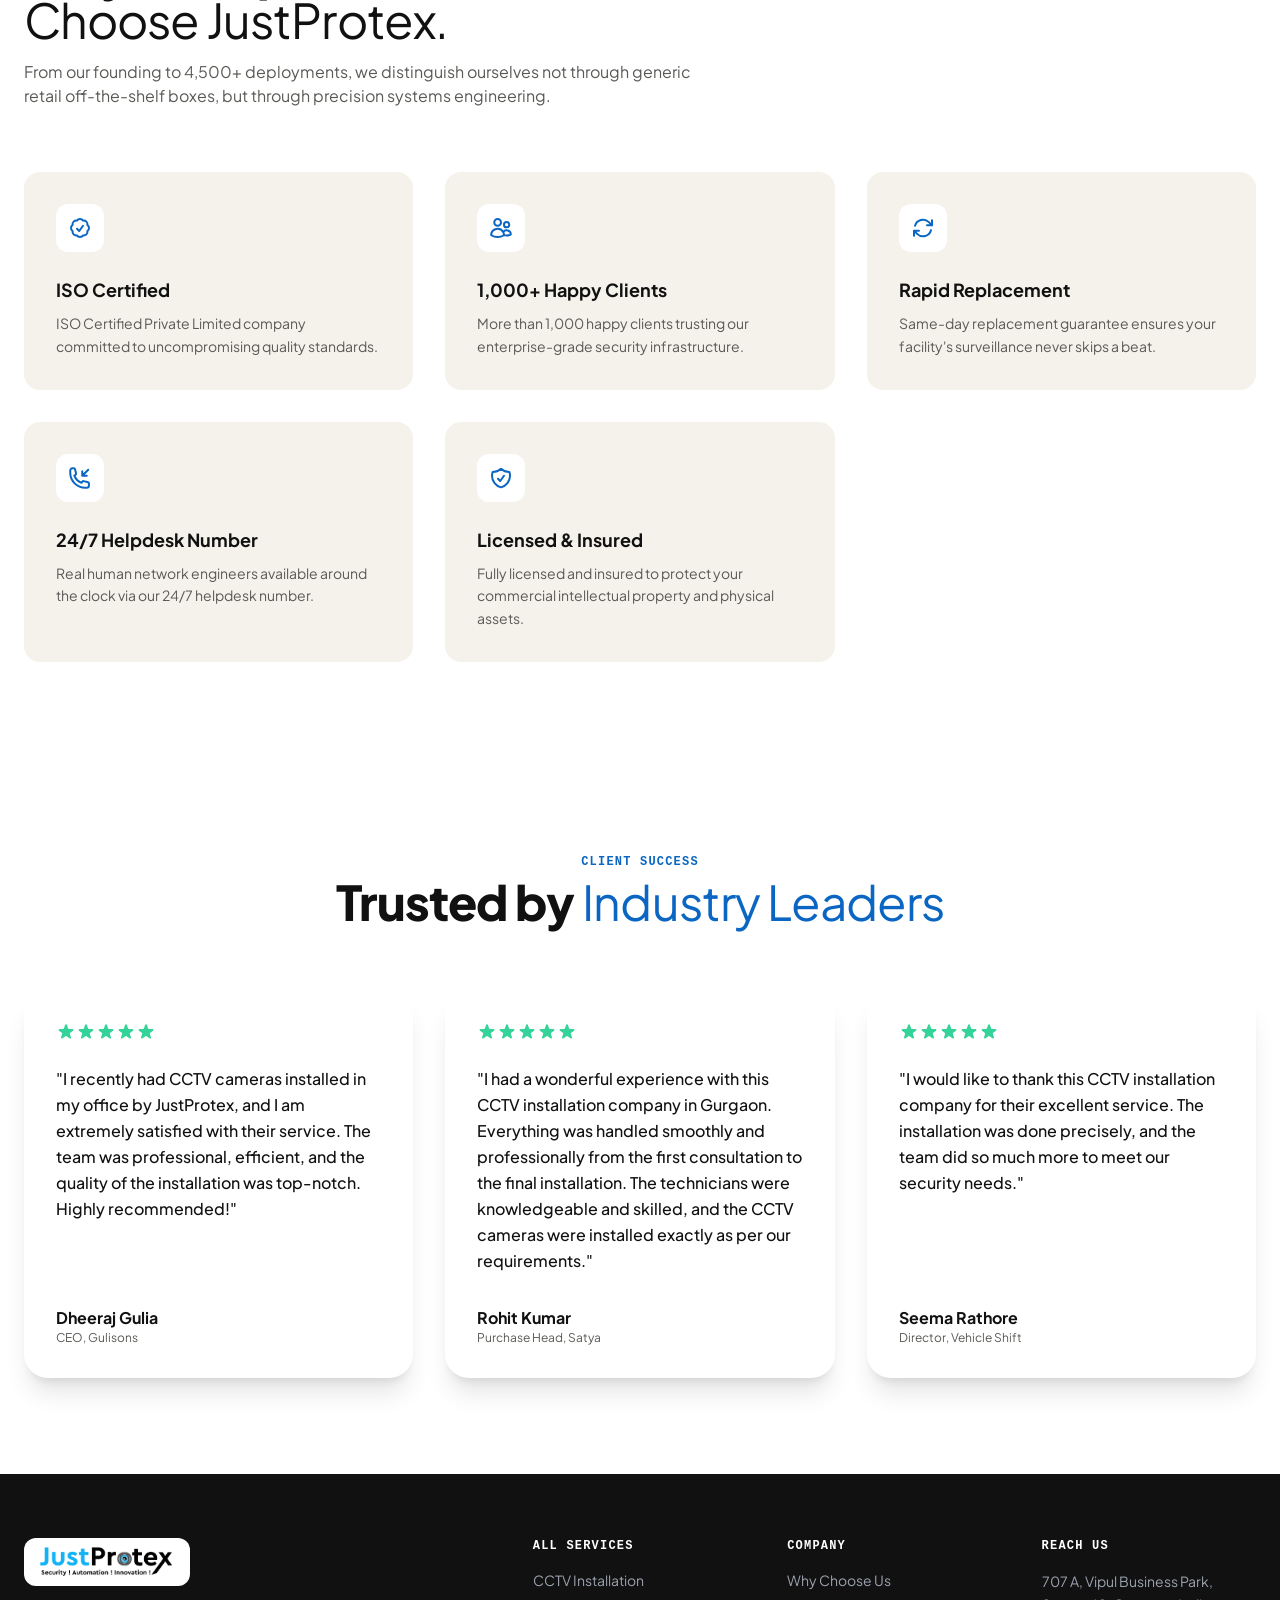
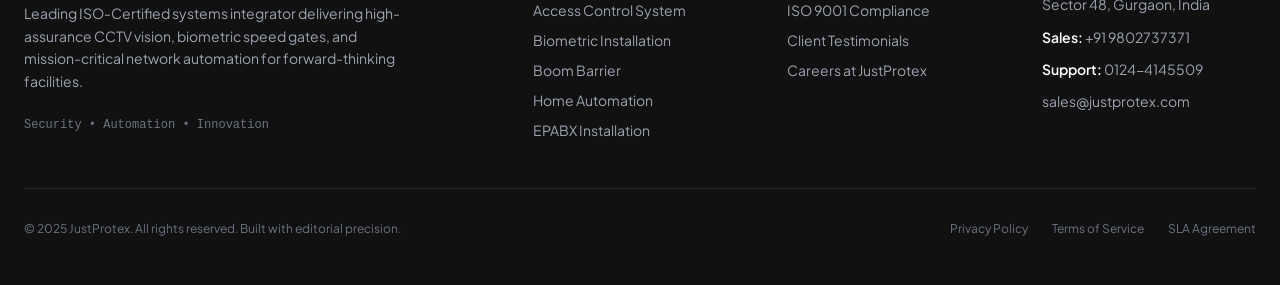
==== commit b39327fa: "Implement AOS animations on homepage sections" ====
--- a/index.html
+++ b/index.html
@@ -16,6 +16,8 @@
 
 
 <link rel="stylesheet" href="css/styles.css?v=1789666787">
+  <!-- AOS CSS -->
+  <link rel="stylesheet" href="https://cdnjs.cloudflare.com/ajax/libs/aos/2.3.4/aos.css" />
 </head>
 <body class="bg-editorial text-brand-charcoal selection:bg-brand-blue selection:text-white">
 <div id="header-placeholder"></div>
@@ -33,7 +35,7 @@
       
       <!-- Left Content Container -->
       <div class="flex flex-col justify-center pt-12 pb-16 lg:py-24 xl:py-32 lg:pr-8 xl:pr-12 relative z-10">
-        <div class="max-w-xl lg:max-w-3xl w-full">
+        <div class="max-w-xl lg:max-w-3xl w-full" data-aos="fade-up">
           
           <!-- Eyebrow Badge (Horizontal line + text) -->
           <div class="flex items-center gap-4 mb-8">
@@ -111,7 +113,7 @@
 <!-- BEGIN: StatisticsRow -->
 <section class="border-b border-brand-border bg-white py-16" data-purpose="metrics-bar">
   <div class="max-w-7xl mx-auto px-4 sm:px-6">
-    <div class="grid grid-cols-1 md:grid-cols-3 divide-y md:divide-y-0 md:divide-x divide-brand-border/60">
+    <div class="grid grid-cols-1 md:grid-cols-3 divide-y md:divide-y-0 md:divide-x divide-brand-border/60" data-aos="fade-up">
       
       <div class="flex flex-col md:items-start items-center text-center md:text-left py-8 md:py-0 md:pr-8 lg:pr-12">
         <span class="text-5xl lg:text-[64px] font-extrabold text-brand-charcoal tracking-tighter leading-none block mb-3">4,500+</span>
@@ -135,7 +137,7 @@
 <!-- BEGIN: EditorialChapters -->
 <section class="max-w-7xl mx-auto px-4 sm:px-6 py-24 space-y-28" data-purpose="editorial-chapters" id="services">
 <!-- CHAPTER 01: CCTV Surveillance -->
-<article class="grid grid-cols-1 lg:grid-cols-12 gap-12 items-center" id="surveillance">
+<article class="grid grid-cols-1 lg:grid-cols-12 gap-12 items-center" data-aos="fade-up" id="surveillance">
 <div class="lg:col-span-5 order-2 lg:order-1">
 <div class="text-sm font-mono font-bold text-brand-blue tracking-widest uppercase mb-3">
             Chapter 01 / Visual Intelligence
@@ -178,7 +180,7 @@
 </div>
 </article>
 <!-- CHAPTER 02: Access Control & Biometrics -->
-<article class="grid grid-cols-1 lg:grid-cols-12 gap-12 items-center" id="access-control">
+<article class="grid grid-cols-1 lg:grid-cols-12 gap-12 items-center" data-aos="fade-up" id="access-control">
 <div class="lg:col-span-7">
 <div class="relative rounded-3xl overflow-hidden hairline-all bg-white shadow-xl aspect-[16/10]">
 <img alt="Minimal luxury corporate entrance with biometric access control and glass speed gates" class="w-full h-full object-cover" src="https://lh3.googleusercontent.com/aida-public/[base64]"/>
@@ -221,7 +223,7 @@
 </div>
 </article>
 <!-- CHAPTER 03: Automation & IT Infrastructure -->
-<article class="grid grid-cols-1 lg:grid-cols-12 gap-12 items-center" id="infra">
+<article class="grid grid-cols-1 lg:grid-cols-12 gap-12 items-center" data-aos="fade-up" id="infra">
 <div class="lg:col-span-5 order-2 lg:order-1">
 <div class="text-sm font-mono font-bold text-brand-blue tracking-widest uppercase mb-3">
             Chapter 03 / The Central Nervous System
@@ -289,7 +291,7 @@
 <!-- BEGIN: WhyChooseUsGrid -->
 <section class="bg-white hairline-t hairline-b py-24" data-purpose="why-choose-justprotex" id="why-us">
 <div class="max-w-7xl mx-auto px-4 sm:px-6">
-<div class="max-w-2xl mb-16">
+<div class="max-w-2xl mb-16" data-aos="fade-up">
 <span class="text-xs uppercase font-mono font-bold tracking-widest text-brand-blue block mb-2">The JustProtex Standard</span>
 <h2 class="text-4xl sm:text-5xl font-extrabold tracking-tight text-brand-charcoal mb-4">
             Why Enterprise Leaders <br/>
@@ -299,7 +301,7 @@
             From our founding to 4,500+ deployments, we distinguish ourselves not through generic retail off-the-shelf boxes, but through precision systems engineering.
           </p>
 </div>
-<div class="grid grid-cols-1 md:grid-cols-2 lg:grid-cols-3 gap-8">
+<div class="grid grid-cols-1 md:grid-cols-2 lg:grid-cols-3 gap-8" data-aos="fade-up" data-aos-delay="100">
 <!-- Pillar 1 -->
 <div class="p-8 rounded-2xl bg-brand-surface hairline-all hover:border-brand-blue transition-all">
 <div class="w-12 h-12 rounded-xl bg-white hairline-all flex items-center justify-center text-brand-blue mb-6">
@@ -356,13 +358,13 @@
 <!-- END: WhyChooseUsGrid -->
 <!-- BEGIN: TestimonialsSection -->
 <section class="max-w-7xl mx-auto px-4 sm:px-6 py-24" data-purpose="testimonials" id="testimonials">
-  <div class="text-center mb-16">
+  <div class="text-center mb-16" data-aos="fade-up">
     <span class="text-xs uppercase font-mono font-bold tracking-widest text-brand-blue block mb-2">Client Success</span>
     <h2 class="text-4xl sm:text-5xl font-extrabold tracking-tight text-brand-charcoal mb-4">
       Trusted by <span class="serif-accent font-normal text-brand-blue">Industry Leaders</span>
     </h2>
   </div>
-  <div class="grid grid-cols-1 md:grid-cols-3 gap-8">
+  <div class="grid grid-cols-1 md:grid-cols-3 gap-8" data-aos="fade-up" data-aos-delay="100">
     <!-- Testimonial 1 -->
     <div class="p-8 rounded-3xl bg-white hairline-all shadow-xl flex flex-col justify-between">
       <div>
@@ -443,6 +445,8 @@
 </a>
 
 <script src="js/main.js?v=3"></script>
+  <!-- AOS JS -->
+  <script src="https://cdnjs.cloudflare.com/ajax/libs/aos/2.3.4/aos.js"></script>
 </body></html>
 
 
--- a/css/styles.css
+++ b/css/styles.css
@@ -3336,24 +3336,33 @@
 
 /* --- Hero Layout Fix --- */
 .hero-section {
-  display: flex;
-  flex-direction: column;
+  position: relative;
   overflow: hidden;
 }
 
+.hero-content {
+  position: relative;
+  z-index: 2;
+}
+
+.hero-image-wrap {
+  position: absolute;
+  top: 0;
+  bottom: 0;
+  right: 0;
+  width: 100%;
+  z-index: 1;
+  min-width: 0;
+  -webkit-mask-image: linear-gradient(to right, transparent 0%, black 20%);
+  mask-image: linear-gradient(to right, transparent 0%, black 20%);
+}
+
 @media (min-width: 1024px) {
-  .hero-section {
-    display: grid;
-    grid-template-columns: 1.15fr 1fr; /* Slightly wider left column to match CCTV 7:5 proportions */
-    align-items: stretch;
-  }
-}
-
-.hero-image-wrap {
-  min-width: 0;
-  height: 100%;
-  -webkit-mask-image: linear-gradient(to right, transparent 0%, black 12%);
-  mask-image: linear-gradient(to right, transparent 0%, black 12%);
+  .hero-image-wrap {
+    width: 78%;
+    -webkit-mask-image: linear-gradient(to right, transparent 0%, black 55%);
+    mask-image: linear-gradient(to right, transparent 0%, black 55%);
+  }
 }
 
 .hero-image-wrap img {
